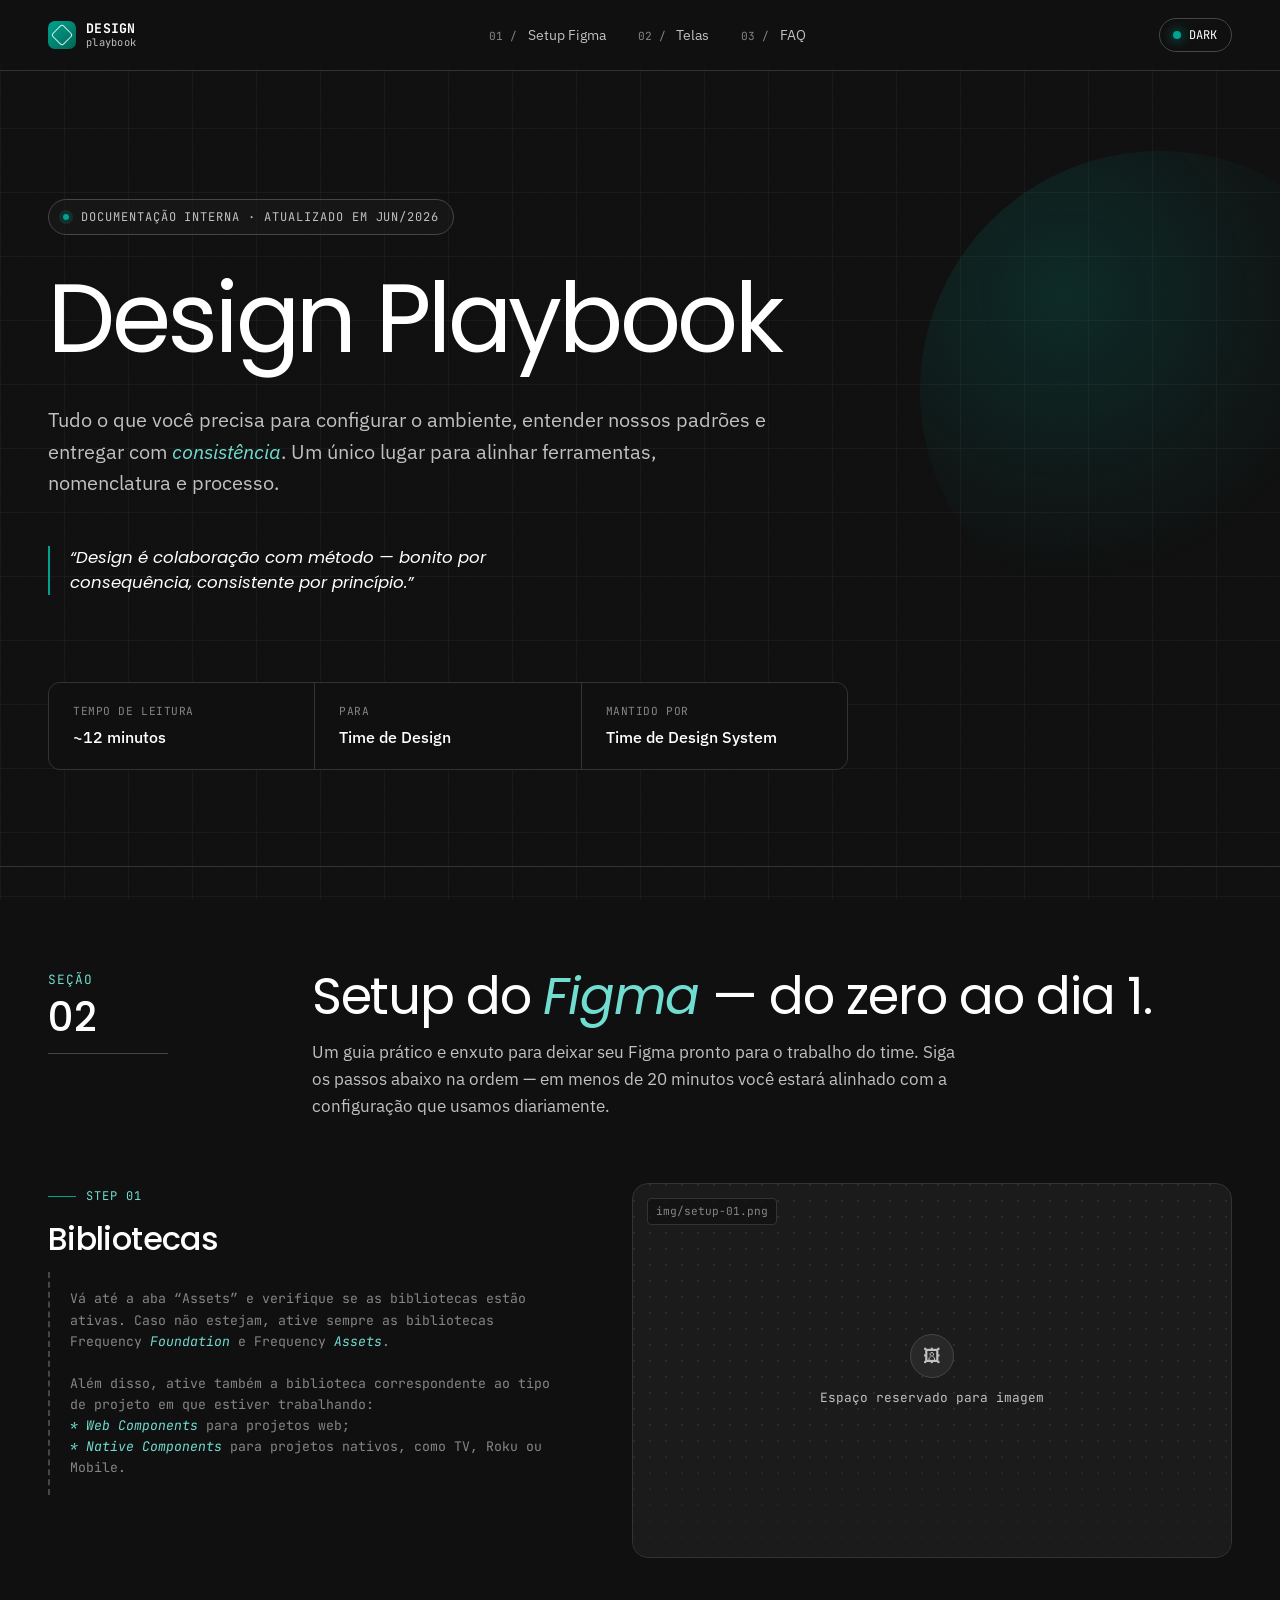
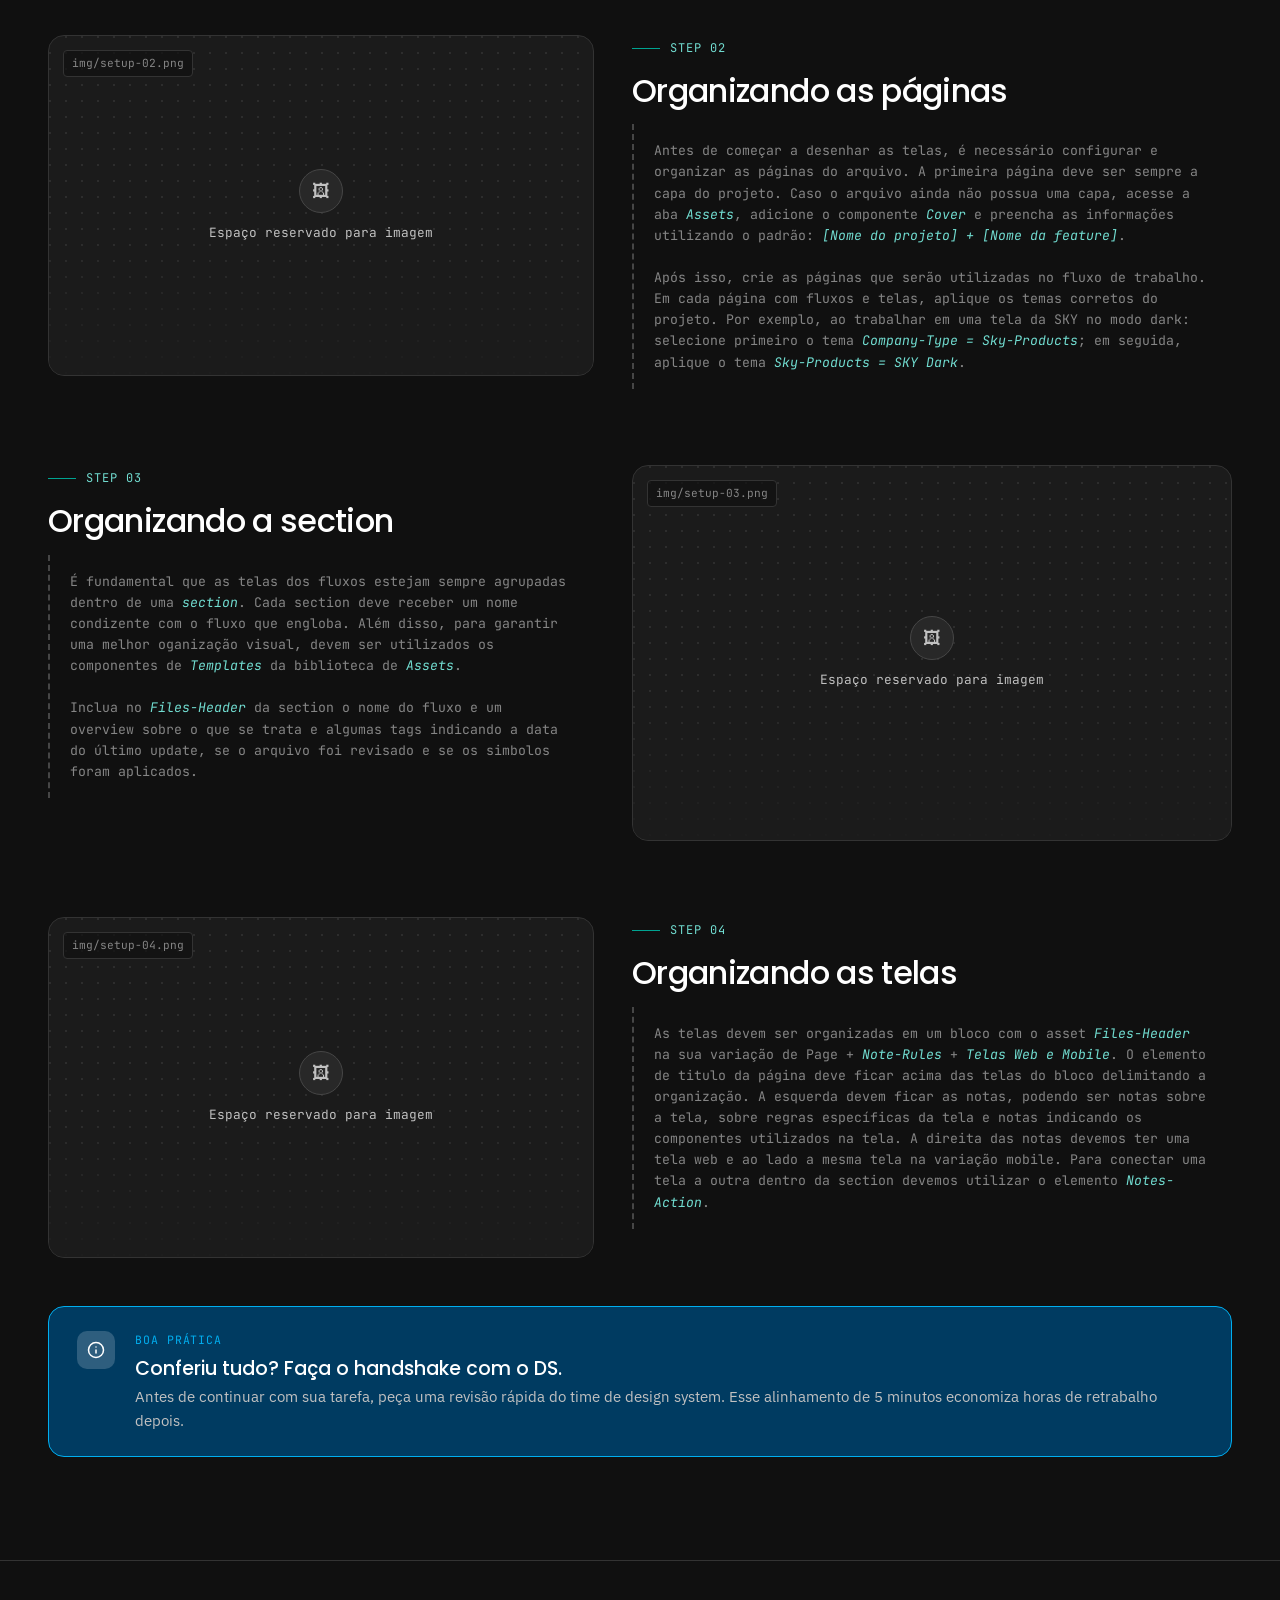
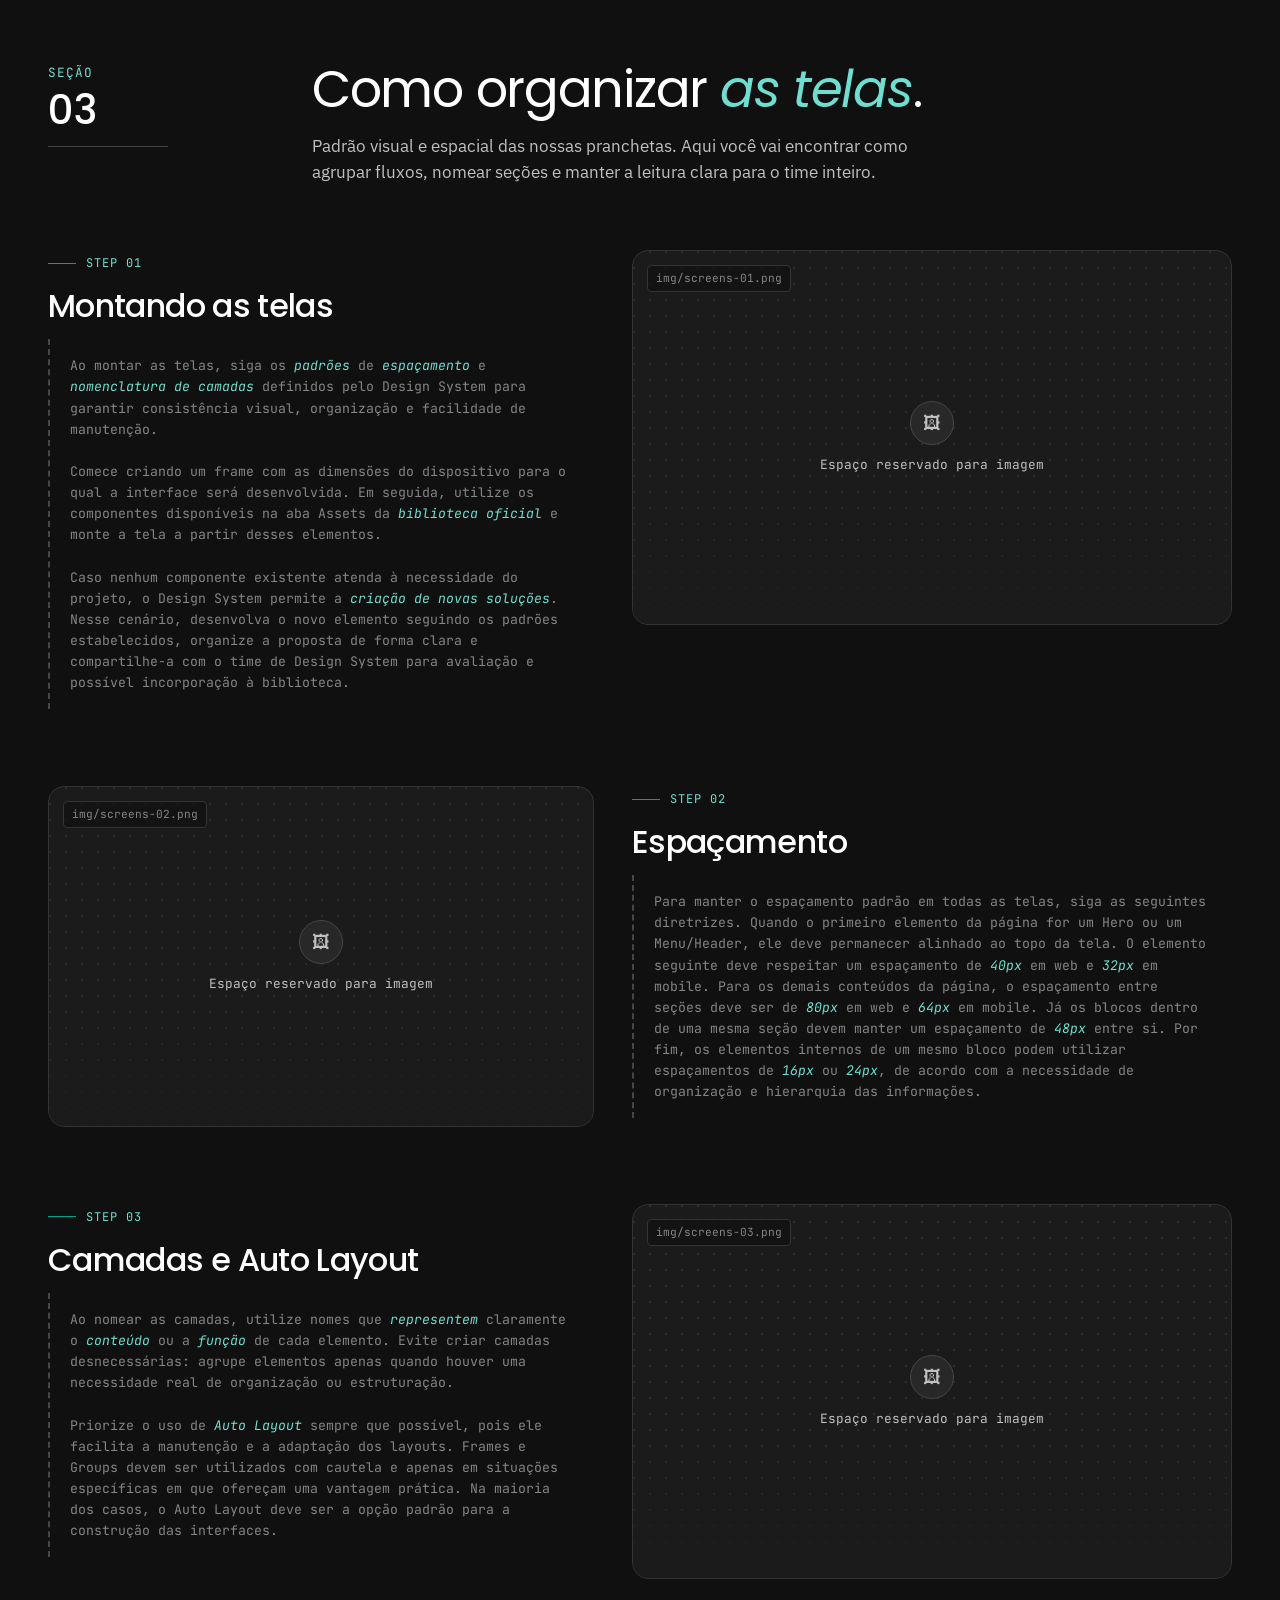
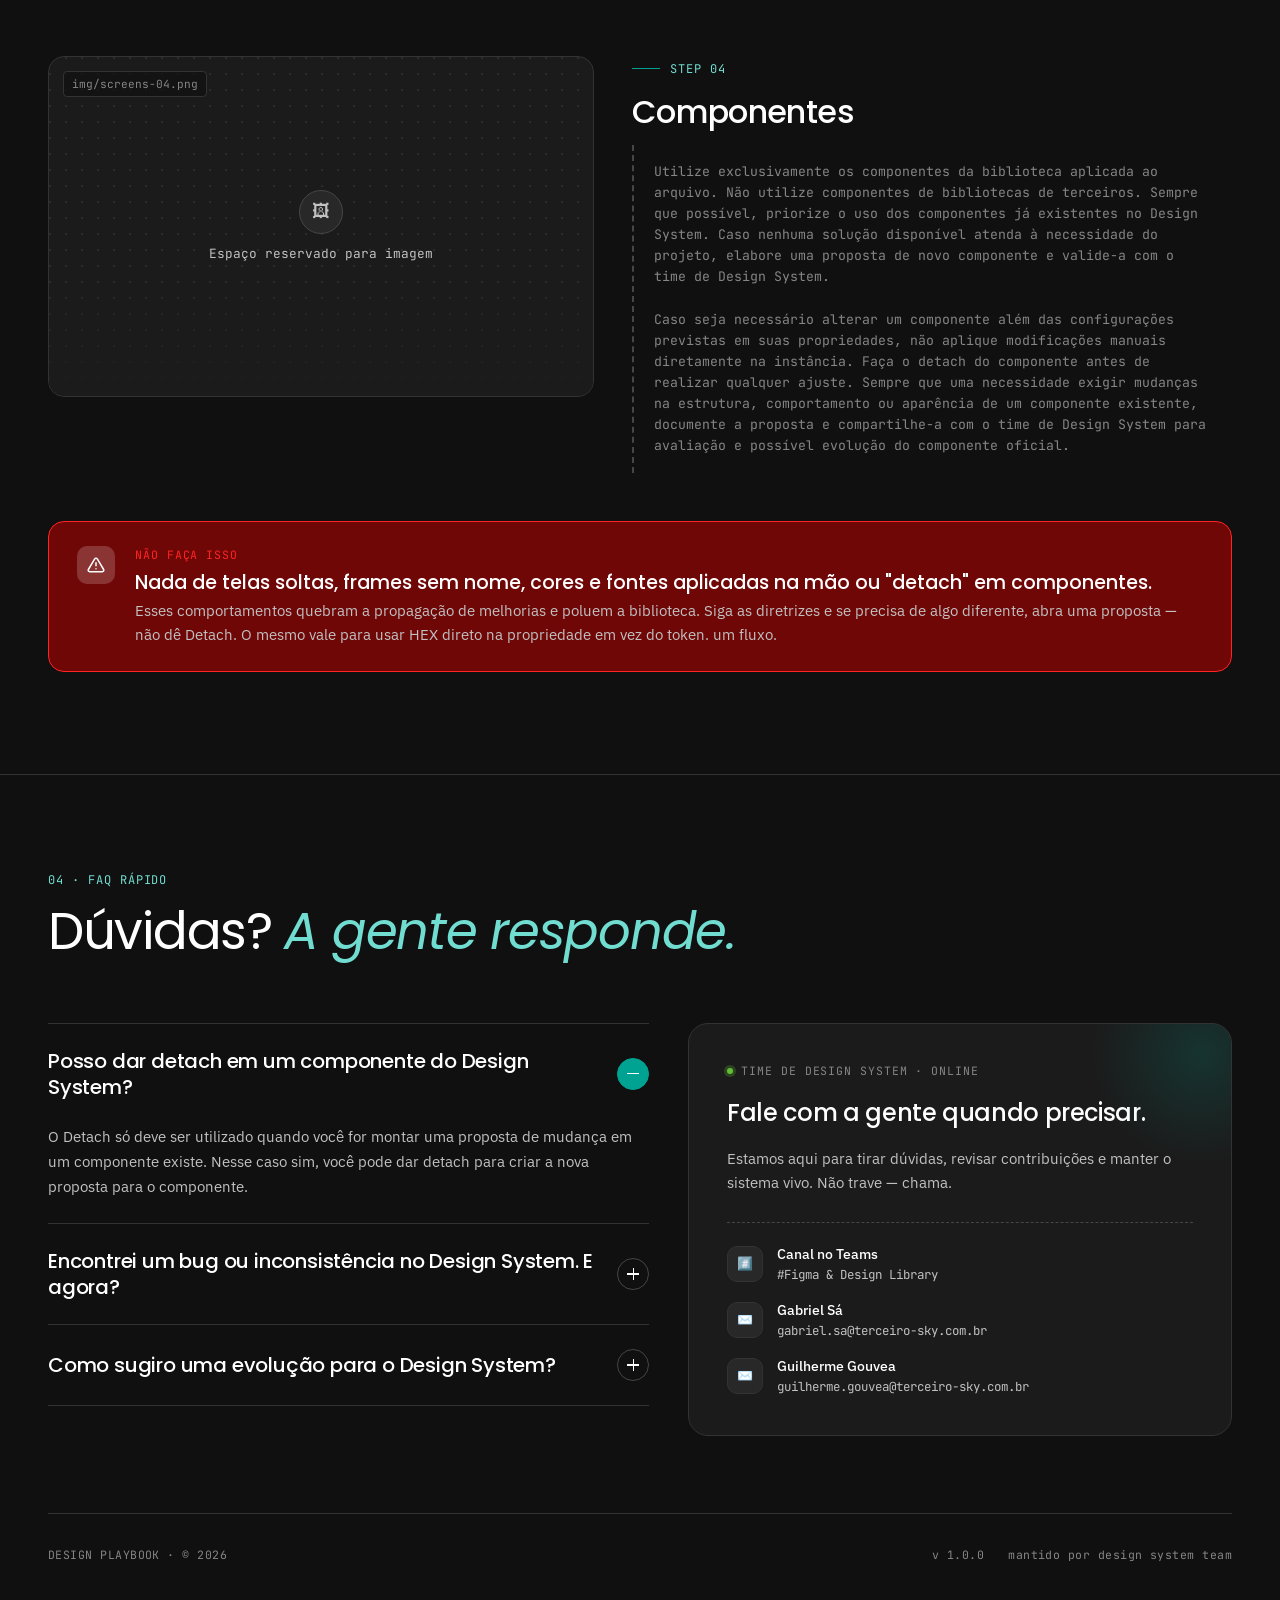
==== index.html @ dda0bb0f "finishing text content" ====
<!DOCTYPE html>
<html lang="pt-BR" data-theme="dark">
<head>
<meta charset="UTF-8" />
<meta name="viewport" content="width=device-width, initial-scale=1.0" />
<title>Design Playbook</title>
<link rel="preconnect" href="https://fonts.googleapis.com">
<link rel="preconnect" href="https://fonts.gstatic.com" crossorigin>
<link href="https://fonts.googleapis.com/css2?family=Poppins:ital,wght@0,300;0,400;0,500;0,600;0,700;1,400;1,500&family=IBM+Plex+Sans:ital,wght@0,300;0,400;0,500;0,600;0,700;1,400&family=JetBrains+Mono:wght@400..700&display=swap" rel="stylesheet">
<style>
  /* ============================================
     DESIGN TOKENS
     ============================================ */
  :root,
  [data-theme="dark"] {
    /* Neutral */
    --text-primary: #FFFFFF;
    --text-secondary: #C1C1C1;
    --text-disable: #858585;
    --text-active: #101010;
    --bg-primary: #101010;
    --bg-secondary: #1B1B1B;
    --bg-tertiary: #282828;
    --bg-disable: #464646;
    --bg-active: #FFFFFF;
    --hover-bg-primary: #1B1B1B;
    --hover-bg-secondary: #282828;
    --hover-bg-tertiary: #464646;
    --border-primary: #464646;
    --border-secondary: #333333;

    /* Main — Brand */
    --main-text: #71DCD0;
    --main-bg-primary: #006654;
    --main-bg-secondary: #003327;
    --main-hover: #005C46;
    --main-border: #006654;
    --main-brand: #00A391;

    /* Complementary */
    --complementary-text: #E3E9F6;
    --complementary-bg-primary: #304664;
    --complementary-bg-secondary: #17283A;
    --complementary-brand: #5D7A9C;

    /* Status */
    --success-text: #63BE36;
    --success-bg-primary: #448325;
    --success-bg-secondary: #204210;
    --warning-text: #FFC60B;
    --warning-bg-primary: #FFC60B;
    --warning-bg-secondary: #473802;
    --error-text: #FF2424;
    --error-bg-primary: #E81C24;
    --error-bg-secondary: #700707;
    --informative-text: #00AEEF;
    --informative-bg-primary: #00AEEF;
    --informative-bg-secondary: #003B61;

    /* Avatar / Accents */
    --avatar-1: #253C75;
    --avatar-2: #448325;
    --avatar-3: #63BE36;
    --avatar-4: #F89C1B;
    --avatar-5: #E81C24;

    /* Analogous */
    --analogous-bg: #3F1F63;

    /* Theme-specific decorative */
    --grid-line: rgba(255, 255, 255, 0.04);
    --grid-line-strong: rgba(255, 255, 255, 0.08);
    --glow: rgba(0, 163, 145, 0.18);
    --noise-opacity: 0.025;
  }

  [data-theme="light"] {
    /* Neutral */
    --text-primary: #101010;
    --text-secondary: #646464;
    --text-disable: #A3A3A3;
    --text-active: #FFFFFF;
    --bg-primary: #FFFFFF;
    --bg-secondary: #F5F5F5;
    --bg-tertiary: #EBEBEB;
    --bg-disable: #DCDCDC;
    --bg-active: #101010;
    --hover-bg-primary: #F5F5F5;
    --hover-bg-secondary: #EBEBEB;
    --hover-bg-tertiary: #DCDCDC;
    --border-primary: #C1C1C1;
    --border-secondary: #DCDCDC;

    /* Main — Brand */
    --main-text: #006654;
    --main-bg-primary: #006654;
    --main-bg-secondary: #ADE9E2;
    --main-hover: #005C46;
    --main-border: #006654;
    --main-brand: #00A391;

    /* Complementary */
    --complementary-text: #1D3249;
    --complementary-bg-primary: #304664;
    --complementary-bg-secondary: #F1F2FA;
    --complementary-brand: #5D7A9C;

    /* Status */
    --success-text: #448325;
    --success-bg-primary: #448325;
    --success-bg-secondary: #D7F1C7;
    --warning-text: #B88800;
    --warning-bg-primary: #FFC60B;
    --warning-bg-secondary: #FEEDB4;
    --error-text: #BE0F0F;
    --error-bg-primary: #E81C24;
    --error-bg-secondary: #FFD1D1;
    --informative-text: #077CC0;
    --informative-bg-primary: #00AEEF;
    --informative-bg-secondary: #B2EAFF;

    /* Avatar / Accents */
    --avatar-1: #253C75;
    --avatar-2: #448325;
    --avatar-3: #63BE36;
    --avatar-4: #F89C1B;
    --avatar-5: #E81C24;

    /* Analogous */
    --analogous-bg: #3F1F63;

    /* Theme-specific decorative */
    --grid-line: rgba(16, 16, 16, 0.05);
    --grid-line-strong: rgba(16, 16, 16, 0.10);
    --glow: rgba(0, 102, 84, 0.10);
    --noise-opacity: 0.04;
  }

  /* ============================================
     RESET & BASE
     ============================================ */
  *, *::before, *::after {
    box-sizing: border-box;
    margin: 0;
    padding: 0;
  }

  html {
    scroll-behavior: smooth;
    -webkit-font-smoothing: antialiased;
    -moz-osx-font-smoothing: grayscale;
  }

  body {
    font-family: 'IBM Plex Sans', system-ui, sans-serif;
    font-weight: 400;
    background: var(--bg-primary);
    color: var(--text-primary);
    line-height: 1.5;
    overflow-x: hidden;
    transition: background-color 0.4s ease, color 0.4s ease;
  }

  /* Subtle background grid */
  body::before {
    content: '';
    position: fixed;
    inset: 0;
    background-image:
      linear-gradient(to right, var(--grid-line) 1px, transparent 1px),
      linear-gradient(to bottom, var(--grid-line) 1px, transparent 1px);
    background-size: 64px 64px;
    pointer-events: none;
    z-index: 0;
  }

  /* Grain texture */
  body::after {
    content: '';
    position: fixed;
    inset: 0;
    background-image: url("data:image/svg+xml;utf8,<svg xmlns='http://www.w3.org/2000/svg' width='200' height='200'><filter id='n'><feTurbulence type='fractalNoise' baseFrequency='0.85' numOctaves='3'/></filter><rect width='100%25' height='100%25' filter='url(%23n)' opacity='1'/></svg>");
    opacity: var(--noise-opacity);
    pointer-events: none;
    z-index: 1;
    mix-blend-mode: overlay;
  }

  ::selection {
    background: var(--main-brand);
    color: #FFFFFF;
  }

  a { color: inherit; text-decoration: none; }
  button { font-family: inherit; cursor: pointer; border: none; background: none; color: inherit; }
  img { max-width: 100%; display: block; }

  /* ============================================
     LAYOUT
     ============================================ */
  .container {
    max-width: 1280px;
    margin-inline: auto;
    padding-inline: clamp(1.25rem, 4vw, 3rem);
    position: relative;
    z-index: 2;
  }

  .container--narrow {
    max-width: 980px;
  }

  /* ============================================
     TOP NAV
     ============================================ */
  .nav {
    position: sticky;
    top: 0;
    z-index: 100;
    backdrop-filter: blur(16px);
    -webkit-backdrop-filter: blur(16px);
    background: color-mix(in srgb, var(--bg-primary) 75%, transparent);
    border-bottom: 1px solid var(--border-secondary);
    transition: background-color 0.4s ease, border-color 0.4s ease;
  }

  .nav__inner {
    display: flex;
    align-items: center;
    justify-content: space-between;
    padding-block: 1.125rem;
  }

  .nav__brand {
    display: flex;
    align-items: center;
    gap: 0.625rem;
    font-family: 'JetBrains Mono', monospace;
    font-size: 0.825rem;
    letter-spacing: 0.02em;
    font-weight: 600;
  }

  .nav__brand-mark {
    width: 28px;
    height: 28px;
    border-radius: 7px;
    background:
      linear-gradient(135deg, var(--main-brand), var(--main-bg-primary));
    position: relative;
    display: grid;
    place-items: center;
  }

  .nav__brand-mark::after {
    content: '';
    position: absolute;
    inset: 6px;
    border: 1.5px solid rgba(255,255,255,0.85);
    border-radius: 3px;
    transform: rotate(45deg);
  }

  .nav__brand-meta {
    display: flex;
    flex-direction: column;
    line-height: 1.1;
  }
  .nav__brand-meta small {
    font-size: 0.65rem;
    color: var(--text-secondary);
    font-weight: 400;
  }

  .nav__links {
    display: none;
    gap: 2rem;
    font-size: 0.875rem;
  }

  .nav__links a {
    color: var(--text-secondary);
    transition: color 0.2s ease;
    position: relative;
  }
  .nav__links a:hover { color: var(--text-primary); }
  .nav__links a::before {
    content: counter(navi, decimal-leading-zero) ' / ';
    font-family: 'JetBrains Mono', monospace;
    font-size: 0.7rem;
    color: var(--text-disable);
    margin-right: 0.35em;
  }
  .nav__links { counter-reset: navi 0; }
  .nav__links a { counter-increment: navi; }

  @media (min-width: 900px) {
    .nav__links { display: flex; }
  }

  .nav__actions {
    display: flex;
    align-items: center;
    gap: 0.75rem;
  }

  .theme-toggle {
    display: inline-flex;
    align-items: center;
    gap: 0.5rem;
    padding: 0.5rem 0.85rem;
    border: 1px solid var(--border-primary);
    border-radius: 999px;
    font-family: 'JetBrains Mono', monospace;
    font-size: 0.75rem;
    transition: all 0.2s ease;
    background: transparent;
  }
  .theme-toggle:hover {
    background: var(--hover-bg-secondary);
    border-color: var(--main-brand);
  }
  .theme-toggle__dot {
    width: 8px; height: 8px; border-radius: 50%;
    background: var(--main-brand);
    box-shadow: 0 0 12px var(--main-brand);
  }

  /* ============================================
     HERO
     ============================================ */
  .hero {
    position: relative;
    padding-top: clamp(4rem, 10vw, 8rem);
    padding-bottom: clamp(4rem, 8vw, 6rem);
    overflow: hidden;
  }

  .hero__inner {
    display: grid;
    gap: clamp(1.5rem, 3vw, 2.5rem);
  }

  .hero__eyebrow {
    display: inline-flex;
    align-items: center;
    gap: 0.75rem;
    font-family: 'JetBrains Mono', monospace;
    font-size: 0.75rem;
    letter-spacing: 0.08em;
    text-transform: uppercase;
    color: var(--text-secondary);
    padding: 0.5rem 0.875rem;
    border: 1px solid var(--border-primary);
    border-radius: 999px;
    width: max-content;
    background: color-mix(in srgb, var(--bg-secondary) 60%, transparent);
  }

  .hero__eyebrow::before {
    content: '';
    width: 6px; height: 6px;
    background: var(--main-brand);
    border-radius: 50%;
    box-shadow: 0 0 0 4px color-mix(in srgb, var(--main-brand) 18%, transparent);
    animation: pulse 2.4s ease-in-out infinite;
  }

  @keyframes pulse {
    0%, 100% { opacity: 1; transform: scale(1); }
    50% { opacity: 0.55; transform: scale(0.85); }
  }

  .hero__title {
    font-family: 'Poppins', sans-serif;
    font-weight: 400;
    font-size: clamp(2.75rem, 7.5vw, 6.5rem);
    line-height: 0.96;
    letter-spacing: -0.035em;
    max-width: 18ch;
  }

  .hero__title em {
    font-style: italic;
    font-weight: 400;
    color: var(--main-text);
  }

  .hero__subtitle {
    font-size: clamp(1.05rem, 1.6vw, 1.35rem);
    line-height: 1.55;
    color: var(--text-secondary);
    max-width: 60ch;
    font-weight: 400;
  }

  .hero__quote {
    margin-top: 0.5rem;
    padding-left: 1.25rem;
    border-left: 2px solid var(--main-brand);
    font-family: 'Poppins', sans-serif;
    font-style: italic;
    font-size: clamp(0.95rem, 1.3vw, 1.1rem);
    font-weight: 400;
    color: var(--text-primary);
    max-width: 50ch;
  }

  .hero__meta {
    display: grid;
    grid-template-columns: repeat(auto-fit, minmax(180px, 1fr));
    gap: 1px;
    background: var(--border-secondary);
    border: 1px solid var(--border-secondary);
    border-radius: 12px;
    overflow: hidden;
    margin-top: clamp(1.5rem, 4vw, 3rem);
    max-width: 800px;
  }

  .hero__meta-item {
    background: var(--bg-primary);
    padding: 1.25rem 1.5rem;
    display: flex;
    flex-direction: column;
    gap: 0.35rem;
  }

  .hero__meta-label {
    font-family: 'JetBrains Mono', monospace;
    font-size: 0.7rem;
    letter-spacing: 0.05em;
    text-transform: uppercase;
    color: var(--text-disable);
  }

  .hero__meta-value {
    font-family: 'IBM Plex Sans', sans-serif;
    font-size: 1rem;
    font-weight: 500;
    color: var(--text-primary);
  }

  /* decorative hero shape */
  .hero__deco {
    position: absolute;
    right: -120px;
    top: 80px;
    width: 480px;
    height: 480px;
    border-radius: 50%;
    background: radial-gradient(circle at 30% 30%, var(--glow), transparent 60%);
    pointer-events: none;
    z-index: 0;
  }

  /* ============================================
     SECTION SHELL
     ============================================ */
  .section {
    padding-block: clamp(4rem, 8vw, 7rem);
    position: relative;
    border-top: 1px solid var(--border-secondary);
  }

  .section__head {
    display: grid;
    grid-template-columns: 1fr;
    gap: 1.25rem;
    margin-bottom: clamp(2rem, 5vw, 4rem);
  }

  @media (min-width: 760px) {
    .section__head {
      grid-template-columns: minmax(160px, 200px) 1fr;
      gap: clamp(2rem, 5vw, 4rem);
    }
  }

  .section__number {
    font-family: 'JetBrains Mono', monospace;
    font-size: 0.8rem;
    letter-spacing: 0.08em;
    color: var(--main-text);
    display: flex;
    flex-direction: column;
    gap: 0.5rem;
  }
  .section__number-marker {
    font-size: 2.5rem;
    color: var(--text-primary);
    font-weight: 500;
    line-height: 1;
    font-family: 'Poppins', sans-serif;
  }
  .section__number-line {
    height: 1px;
    background: var(--border-primary);
    width: 60%;
    margin-top: 0.5rem;
  }

  .section__title {
    font-family: 'Poppins', sans-serif;
    font-weight: 400;
    font-size: clamp(1.85rem, 4vw, 3.25rem);
    line-height: 1.05;
    letter-spacing: -0.025em;
  }

  .section__title em {
    font-style: italic;
    color: var(--main-text);
  }

  .section__intro {
    font-size: clamp(1rem, 1.3vw, 1.125rem);
    line-height: 1.6;
    color: var(--text-secondary);
    max-width: 65ch;
    margin-top: 1rem;
  }

  /* ============================================
     STEPS LIST (Section 2 & 4)
     ============================================ */
  .steps {
    display: flex;
    flex-direction: column;
    gap: clamp(3rem, 6vw, 5rem);
    counter-reset: stepc;
  }

  .step {
    display: grid;
    grid-template-columns: 1fr;
    gap: clamp(1.5rem, 3vw, 2.5rem);
    align-items: start;
    counter-increment: stepc;
  }

  @media (min-width: 880px) {
    .step {
      grid-template-columns: minmax(0, 1fr) minmax(0, 1.1fr);
    }
    .step--reverse .step__text { order: 2; }
    .step--reverse .step__media { order: 1; }
  }

  .step__text {
    display: flex;
    flex-direction: column;
    gap: 1rem;
    padding-top: 0.25rem;
  }

  .step__index {
    font-family: 'JetBrains Mono', monospace;
    font-size: 0.75rem;
    letter-spacing: 0.08em;
    color: var(--main-text);
    display: flex;
    align-items: center;
    gap: 0.625rem;
  }
  .step__index::before {
    content: '';
    width: 28px;
    height: 1px;
    background: var(--main-brand);
  }
  .step__index::after {
    content: 'STEP ' counter(stepc, decimal-leading-zero);
  }

  .step__title {
    font-family: 'Poppins', sans-serif;
    font-weight: 500;
    font-size: clamp(1.5rem, 2.5vw, 2rem);
    line-height: 1.1;
    letter-spacing: -0.02em;
  }

  .step__body {
    color: var(--text-secondary);
    font-size: 1rem;
    line-height: 1.65;
  }

  .step__placeholder-text {
    padding: 1rem 1.25rem;
    border-left: 2px dashed var(--border-primary);
    color: var(--text-disable);
    font-family: 'JetBrains Mono', monospace;
    font-size: 0.825rem;
    line-height: 1.6;
  }

  .step__media {
    position: relative;
    aspect-ratio: 16 / 10;
    background: var(--bg-secondary);
    border: 1px solid var(--border-secondary);
    border-radius: 16px;
    overflow: hidden;
    display: grid;
    place-items: center;
    color: var(--text-disable);
    font-family: 'JetBrains Mono', monospace;
    font-size: 0.8rem;
    transition: border-color 0.3s ease;
    background-image:
      radial-gradient(circle at 1px 1px, var(--grid-line-strong) 1px, transparent 0);
    background-size: 16px 16px;
  }

  .step__media::before {
    content: '';
    position: absolute;
    inset: 0;
    background: linear-gradient(180deg, transparent 60%, color-mix(in srgb, var(--bg-secondary) 90%, transparent));
    pointer-events: none;
  }

  .step__media-label {
    position: relative;
    z-index: 1;
    display: flex;
    flex-direction: column;
    align-items: center;
    gap: 0.625rem;
    color: var(--text-secondary);
  }

  .step__media-label-icon {
    width: 44px;
    height: 44px;
    border-radius: 50%;
    background: var(--bg-tertiary);
    border: 1px solid var(--border-primary);
    display: grid;
    place-items: center;
    font-size: 1.1rem;
  }

  .step__media-corner {
    position: absolute;
    top: 0.875rem;
    left: 0.875rem;
    font-family: 'JetBrains Mono', monospace;
    font-size: 0.7rem;
    color: var(--text-disable);
    z-index: 1;
    background: color-mix(in srgb, var(--bg-primary) 70%, transparent);
    padding: 0.25rem 0.5rem;
    border-radius: 4px;
    border: 1px solid var(--border-secondary);
  }

  /* ============================================
     SECTION 03 — Guidelines (cards)
     ============================================ */
  .guidelines {
    display: grid;
    gap: 1.25rem;
    grid-template-columns: 1fr;
  }
  @media (min-width: 760px) {
    .guidelines { grid-template-columns: repeat(3, 1fr); }
  }

  .gl-card {
    border: 1px solid var(--border-secondary);
    background: var(--bg-secondary);
    border-radius: 18px;
    padding: clamp(1.5rem, 2.5vw, 2rem);
    display: flex;
    flex-direction: column;
    gap: 1rem;
    position: relative;
    transition: border-color 0.3s ease, transform 0.3s ease;
  }
  .gl-card:hover {
    border-color: var(--main-brand);
    transform: translateY(-2px);
  }

  .gl-card__number {
    font-family: 'JetBrains Mono', monospace;
    font-size: 0.7rem;
    letter-spacing: 0.08em;
    color: var(--text-disable);
  }

  .gl-card__title {
    font-family: 'Poppins', sans-serif;
    font-size: 1.4rem;
    font-weight: 500;
    line-height: 1.15;
    letter-spacing: -0.015em;
  }

  .gl-card__body {
    color: var(--text-secondary);
    font-size: 0.95rem;
    line-height: 1.6;
  }

  .gl-card__list {
    list-style: none;
    display: flex;
    flex-direction: column;
    gap: 0.6rem;
    font-size: 0.92rem;
    color: var(--text-secondary);
    margin-top: 0.5rem;
  }
  .gl-card__list li {
    display: flex;
    gap: 0.625rem;
    align-items: flex-start;
    line-height: 1.5;
  }
  .gl-card__list li::before {
    content: '→';
    color: var(--main-brand);
    font-family: 'JetBrains Mono', monospace;
    flex-shrink: 0;
    margin-top: 0.05em;
  }

  .gl-card__list li strong {
    color: var(--text-primary);
    font-weight: 600;
  }

  /* code chips */
  .code-chip {
    font-family: 'JetBrains Mono', monospace;
    font-size: 0.82em;
    background: var(--bg-tertiary);
    padding: 0.1em 0.45em;
    border-radius: 4px;
    border: 1px solid var(--border-secondary);
    color: var(--main-text);
    white-space: nowrap;
  }

  /* Naming table */
  .naming {
    margin-top: clamp(2rem, 4vw, 3rem);
    border: 1px solid var(--border-secondary);
    border-radius: 18px;
    overflow: hidden;
    background: var(--bg-secondary);
  }

  .naming__head {
    display: grid;
    grid-template-columns: 1fr 1fr;
    padding: 1rem 1.5rem;
    border-bottom: 1px solid var(--border-secondary);
    font-family: 'JetBrains Mono', monospace;
    font-size: 0.72rem;
    letter-spacing: 0.08em;
    text-transform: uppercase;
    color: var(--text-disable);
  }
  .naming__row {
    display: grid;
    grid-template-columns: 1fr 1fr;
    border-top: 1px solid var(--border-secondary);
  }
  .naming__row:first-child { border-top: none; }

  .naming__cell {
    padding: 1.25rem 1.5rem;
    display: flex;
    align-items: center;
    gap: 0.625rem;
    font-family: 'JetBrains Mono', monospace;
    font-size: 0.875rem;
    border-right: 1px solid var(--border-secondary);
  }
  .naming__cell:last-child { border-right: none; }

  .naming__cell--good { color: var(--success-text); }
  .naming__cell--bad { color: var(--error-text); text-decoration: line-through; text-decoration-color: color-mix(in srgb, var(--error-text) 50%, transparent); }

  .naming__cell-tag {
    display: inline-flex;
    align-items: center;
    gap: 0.35rem;
    font-family: 'IBM Plex Sans', sans-serif;
    font-size: 0.7rem;
    letter-spacing: 0.04em;
    text-transform: uppercase;
    padding: 0.2rem 0.5rem;
    border-radius: 999px;
    border: 1px solid;
  }
  .naming__cell-tag--good {
    color: var(--success-text);
    border-color: var(--success-text);
    background: var(--success-bg-secondary);
  }
  .naming__cell-tag--bad {
    color: var(--error-text);
    border-color: var(--error-text);
    background: var(--error-bg-secondary);
  }

  /* File pages organization */
  .file-pages {
    margin-top: clamp(2rem, 4vw, 3rem);
    display: grid;
    grid-template-columns: 1fr;
    gap: 1rem;
  }
  @media (min-width: 700px) {
    .file-pages { grid-template-columns: 280px 1fr; }
  }

  .file-pages__intro {
    color: var(--text-secondary);
    font-size: 0.95rem;
    line-height: 1.6;
  }
  .file-pages__intro h4 {
    font-family: 'Poppins', sans-serif;
    font-weight: 500;
    font-size: 1.3rem;
    color: var(--text-primary);
    margin-bottom: 0.75rem;
  }

  .file-pages__list {
    list-style: none;
    display: flex;
    flex-direction: column;
    border: 1px solid var(--border-secondary);
    border-radius: 14px;
    overflow: hidden;
    background: var(--bg-secondary);
    font-family: 'JetBrains Mono', monospace;
    font-size: 0.9rem;
  }

  .file-pages__list li {
    display: flex;
    align-items: center;
    gap: 0.875rem;
    padding: 0.95rem 1.25rem;
    border-bottom: 1px solid var(--border-secondary);
    transition: background-color 0.2s ease;
  }
  .file-pages__list li:last-child { border-bottom: none; }
  .file-pages__list li:hover { background: var(--bg-tertiary); }

  .file-pages__emoji {
    font-size: 1.05rem;
    width: 24px;
    text-align: center;
  }

  .file-pages__name {
    color: var(--text-primary);
    flex: 1;
  }

  .file-pages__purpose {
    color: var(--text-disable);
    font-size: 0.78rem;
    text-align: right;
  }

  /* ============================================
     CALLOUTS
     ============================================ */
  .callout {
    margin-top: clamp(2rem, 4vw, 3rem);
    border-radius: 16px;
    padding: 1.5rem 1.75rem;
    display: grid;
    grid-template-columns: auto 1fr;
    gap: 1.25rem;
    align-items: start;
    border: 1px solid;
  }

  .callout--error {
    background: var(--error-bg-secondary);
    border-color: var(--error-text);
    color: var(--text-primary);
  }
  [data-theme="light"] .callout--error {
    color: var(--error-text);
  }

  .callout--warning {
    background: var(--warning-bg-secondary);
    border-color: var(--warning-text);
    color: var(--text-primary);
  }
  [data-theme="light"] .callout--warning {
    color: var(--warning-text);
  }

  .callout--info {
    background: var(--informative-bg-secondary);
    border-color: var(--informative-text);
    color: var(--text-primary);
  }
  [data-theme="light"] .callout--info {
    color: var(--informative-text);
  }

  .callout__icon {
    width: 38px;
    height: 38px;
    border-radius: 10px;
    display: grid;
    place-items: center;
    background: color-mix(in srgb, currentColor 18%, transparent);
    flex-shrink: 0;
    color: inherit;
  }

  .callout__icon svg {
    width: 18px; height: 18px;
    stroke: currentColor;
  }

  .callout__content {
    color: var(--text-primary);
  }

  [data-theme="light"] .callout--error .callout__content,
  [data-theme="light"] .callout--warning .callout__content,
  [data-theme="light"] .callout--info .callout__content {
    color: var(--text-primary);
  }

  .callout__label {
    font-family: 'JetBrains Mono', monospace;
    font-size: 0.72rem;
    letter-spacing: 0.08em;
    text-transform: uppercase;
    margin-bottom: 0.5rem;
    color: inherit;
  }

  .callout--error .callout__label { color: var(--error-text); }
  .callout--warning .callout__label { color: var(--warning-text); }
  .callout--info .callout__label { color: var(--informative-text); }

  .callout__title {
    font-family: 'Poppins', sans-serif;
    font-size: 1.2rem;
    font-weight: 500;
    line-height: 1.2;
    margin-bottom: 0.35rem;
  }

  .callout__text {
    font-size: 0.95rem;
    line-height: 1.55;
    color: var(--text-secondary);
  }

  [data-theme="light"] .callout--error .callout__text,
  [data-theme="light"] .callout--warning .callout__text,
  [data-theme="light"] .callout--info .callout__text {
    color: color-mix(in srgb, var(--text-primary) 75%, transparent);
  }

  /* ============================================
     FOOTER / FAQ
     ============================================ */
  .footer {
    border-top: 1px solid var(--border-secondary);
    padding-block: clamp(4rem, 8vw, 6rem);
    position: relative;
  }

  .footer__head {
    display: grid;
    gap: 1rem;
    margin-bottom: clamp(2.5rem, 5vw, 4rem);
  }

  .footer__eyebrow {
    font-family: 'JetBrains Mono', monospace;
    font-size: 0.75rem;
    color: var(--main-text);
    letter-spacing: 0.08em;
    text-transform: uppercase;
  }

  .footer__title {
    font-family: 'Poppins', sans-serif;
    font-weight: 400;
    font-size: clamp(2rem, 4vw, 3.25rem);
    line-height: 1.05;
    letter-spacing: -0.025em;
    max-width: 22ch;
  }

  .footer__title em { font-style: italic; color: var(--main-text); }

  .footer__grid {
    display: grid;
    gap: clamp(1.5rem, 3vw, 2.5rem);
    grid-template-columns: 1fr;
  }
  @media (min-width: 880px) {
    .footer__grid { grid-template-columns: 1.05fr 0.95fr; }
  }

  .faq {
    display: flex;
    flex-direction: column;
    gap: 0;
    border-top: 1px solid var(--border-secondary);
  }

  .faq__item {
    border-bottom: 1px solid var(--border-secondary);
  }

  .faq__btn {
    width: 100%;
    text-align: left;
    padding: 1.5rem 0;
    display: flex;
    align-items: center;
    justify-content: space-between;
    gap: 1.5rem;
    font-family: 'Poppins', sans-serif;
    font-size: clamp(1.05rem, 1.6vw, 1.25rem);
    font-weight: 500;
    line-height: 1.3;
    letter-spacing: -0.01em;
    color: var(--text-primary);
    transition: color 0.2s ease;
  }
  .faq__btn:hover { color: var(--main-text); }

  .faq__icon {
    width: 32px;
    height: 32px;
    border-radius: 50%;
    border: 1px solid var(--border-primary);
    display: grid;
    place-items: center;
    flex-shrink: 0;
    transition: all 0.3s ease;
    position: relative;
  }
  .faq__icon::before, .faq__icon::after {
    content: '';
    position: absolute;
    background: var(--text-primary);
    transition: transform 0.3s ease;
  }
  .faq__icon::before {
    width: 12px;
    height: 1.5px;
  }
  .faq__icon::after {
    width: 1.5px;
    height: 12px;
  }

  .faq__item[open] .faq__icon {
    background: var(--main-brand);
    border-color: var(--main-brand);
  }
  .faq__item[open] .faq__icon::before,
  .faq__item[open] .faq__icon::after { background: #FFFFFF; }
  .faq__item[open] .faq__icon::after { transform: scaleY(0); }

  .faq__answer {
    padding: 0 0 1.5rem 0;
    color: var(--text-secondary);
    font-size: 0.95rem;
    line-height: 1.65;
    max-width: 65ch;
  }

  /* Contact card */
  .contact-card {
    background: var(--bg-secondary);
    border: 1px solid var(--border-secondary);
    border-radius: 20px;
    padding: clamp(1.75rem, 3vw, 2.5rem);
    display: flex;
    flex-direction: column;
    gap: 1.25rem;
    position: relative;
    overflow: hidden;
  }

  .contact-card::before {
    content: '';
    position: absolute;
    top: -80px;
    right: -80px;
    width: 220px;
    height: 220px;
    border-radius: 50%;
    background: radial-gradient(circle, var(--glow), transparent 70%);
    pointer-events: none;
  }

  .contact-card__label {
    font-family: 'JetBrains Mono', monospace;
    font-size: 0.72rem;
    letter-spacing: 0.08em;
    text-transform: uppercase;
    color: var(--text-disable);
    display: flex;
    align-items: center;
    gap: 0.5rem;
  }
  .contact-card__label::before {
    content: '';
    width: 6px; height: 6px;
    background: var(--success-text);
    border-radius: 50%;
    box-shadow: 0 0 0 3px color-mix(in srgb, var(--success-text) 25%, transparent);
  }

  .contact-card__title {
    font-family: 'Poppins', sans-serif;
    font-weight: 500;
    font-size: 1.5rem;
    line-height: 1.15;
    letter-spacing: -0.015em;
  }

  .contact-card__desc {
    color: var(--text-secondary);
    font-size: 0.95rem;
    line-height: 1.55;
  }

  .contact-card__list {
    list-style: none;
    display: flex;
    flex-direction: column;
    gap: 0.875rem;
    margin-top: 0.5rem;
    padding-top: 1.25rem;
    border-top: 1px dashed var(--border-primary);
    position: relative;
  }

  .contact-card__list li {
    display: flex;
    align-items: center;
    gap: 0.875rem;
    font-size: 0.92rem;
  }

  .contact-card__list-icon {
    width: 36px; height: 36px;
    border-radius: 10px;
    background: var(--bg-tertiary);
    border: 1px solid var(--border-secondary);
    display: grid;
    place-items: center;
    font-family: 'JetBrains Mono', monospace;
    font-size: 0.8rem;
    color: var(--main-text);
    flex-shrink: 0;
  }

  .contact-card__list-text {
    display: flex;
    flex-direction: column;
    gap: 0.1rem;
  }
  .contact-card__list-text strong {
    font-family: 'IBM Plex Sans', sans-serif;
    font-weight: 500;
    color: var(--text-primary);
    font-size: 0.9rem;
  }
  .contact-card__list-text span {
    font-family: 'JetBrains Mono', monospace;
    font-size: 0.78rem;
    color: var(--text-secondary);
  }

  /* Bottom strip */
  .bottom-strip {
    margin-top: clamp(3rem, 6vw, 5rem);
    padding-top: 2rem;
    border-top: 1px solid var(--border-secondary);
    display: flex;
    flex-direction: column;
    gap: 1rem;
    justify-content: space-between;
    align-items: flex-start;
    font-family: 'JetBrains Mono', monospace;
    font-size: 0.72rem;
    color: var(--text-disable);
    letter-spacing: 0.04em;
  }

  @media (min-width: 700px) {
    .bottom-strip {
      flex-direction: row;
      align-items: center;
    }
  }

  .bottom-strip__version {
    display: flex;
    gap: 1.5rem;
    flex-wrap: wrap;
  }

  /* ============================================
     SCROLL REVEAL
     ============================================ */
  .reveal {
    opacity: 0;
    transform: translateY(24px);
    transition: opacity 0.8s ease, transform 0.8s ease;
  }
  .reveal.is-visible {
    opacity: 1;
    transform: none;
  }

  /* ============================================
     ANCHOR OFFSET
     ============================================ */
  .section, .footer { scroll-margin-top: 80px; }

</style>
</head>
<body>

  <!-- ============== NAV ============== -->
  <nav class="nav">
    <div class="container">
      <div class="nav__inner">
        <a href="#top" class="nav__brand">
          <span class="nav__brand-mark" aria-hidden="true"></span>
          <span class="nav__brand-meta">
            <strong>DESIGN</strong>
            <small>playbook</small>
          </span>
        </a>
        <div class="nav__links">
          <a href="#setup">Setup Figma</a>
          <a href="#organizacao">Telas</a>
          <a href="#faq">FAQ</a>
        </div>
        <div class="nav__actions">
          <button class="theme-toggle" id="themeToggle" aria-label="Alternar tema">
            <span class="theme-toggle__dot"></span>
            <span id="themeLabel">DARK</span>
          </button>
        </div>
      </div>
    </div>
  </nav>

  <!-- ============== HERO ============== -->
  <header class="hero" id="top">
    <div class="hero__deco" aria-hidden="true"></div>
    <div class="container">
      <div class="hero__inner">
        <span class="hero__eyebrow reveal">Documentação interna · Atualizado em jun/2026</span>

        <h1 class="hero__title reveal">
          Design Playbook
        </h1>

        <p class="hero__subtitle reveal">
          Tudo o que você precisa para configurar o ambiente, entender nossos padrões e
          entregar com <em style="font-style:italic;color:var(--main-text)">consistência</em>.
          Um único lugar para alinhar ferramentas, nomenclatura e processo.
        </p>

        <blockquote class="hero__quote reveal">
          “Design é colaboração com método — bonito por consequência,
          consistente por princípio.”
        </blockquote>

        <div class="hero__meta reveal">
          <div class="hero__meta-item">
            <span class="hero__meta-label">Tempo de leitura</span>
            <span class="hero__meta-value">~12 minutos</span>
          </div>
          <div class="hero__meta-item">
            <span class="hero__meta-label">Para</span>
            <span class="hero__meta-value">Time de Design</span>
          </div>
          <div class="hero__meta-item">
            <span class="hero__meta-label">Mantido por</span>
            <span class="hero__meta-value">Time de Design System</span>
          </div>
        <!--  <div class="hero__meta-item">
            <span class="hero__meta-label">Status</span>
            <span class="hero__meta-value" style="color:var(--success-text)">● Em produção</span>
          </div> -->
        </div>
      </div>
    </div>
  </header>

  <!-- ============== SECTION 02 — SETUP FIGMA ============== -->
  <section class="section" id="setup">
    <div class="container">
      <div class="section__head reveal">
        <div class="section__number">
          <span>SEÇÃO</span>
          <span class="section__number-marker">02</span>
          <span class="section__number-line"></span>
        </div>
        <div>
          <h2 class="section__title">Setup do <em>Figma</em> — do zero ao dia 1.</h2>
          <p class="section__intro">
            Um guia prático e enxuto para deixar seu Figma pronto para o trabalho do time.
            Siga os passos abaixo na ordem — em menos de 20 minutos você estará alinhado com a configuração
            que usamos diariamente.
          </p>
        </div>
      </div>

      <div class="steps">
        <!-- STEP 01 -->
        <article class="step reveal">
          <div class="step__text">
            <span class="step__index"></span>
            <h3 class="step__title">Bibliotecas</h3>
            <div class="step__placeholder-text">
              <p>
                Vá até a aba “Assets” e verifique se as bibliotecas estão ativas. Caso não estejam, ative sempre as bibliotecas Frequency <em style="font-style:italic;color:var(--main-text)">Foundation</em> e Frequency <em style="font-style:italic;color:var(--main-text)">Assets</em>.
              </p>
              <br/> 
              <p>
                Além disso, ative também a biblioteca correspondente ao tipo de projeto em que estiver trabalhando: <br/>
                <em style="font-style:italic;color:var(--main-text)">* Web Components</em> para projetos web; <br/>
                <em style="font-style:italic;color:var(--main-text)">* Native Components</em> para projetos nativos, como TV, Roku ou Mobile.
              </p>
            </div>
          </div>
          <div class="step__media">
            <span class="step__media-corner">img/setup-01.png</span>
            <div class="step__media-label">
              <div class="step__media-label-icon">🖼</div>
              Espaço reservado para imagem
            </div>
          </div>
        </article>

        <!-- STEP 02 -->
        <article class="step step--reverse reveal">
          <div class="step__text">
            <span class="step__index"></span>
            <h3 class="step__title">Organizando as páginas</h3>
            <div class="step__placeholder-text">
              <p>
                Antes de começar a desenhar as telas, é necessário configurar e organizar as páginas do arquivo. A primeira página deve ser sempre a capa do projeto. Caso o arquivo ainda não possua uma capa, acesse a aba <em style="font-style:italic;color:var(--main-text)">Assets</em>, adicione o componente <em style="font-style:italic;color:var(--main-text)">Cover</em> e preencha as informações utilizando o padrão: <em style="font-style:italic;color:var(--main-text)">[Nome do projeto] + [Nome da feature]</em>.
              </p>
              <br/>
              <p>
                Após isso, crie as páginas que serão utilizadas no fluxo de trabalho. Em cada página com fluxos e telas, aplique os temas corretos do projeto. 
                Por exemplo, ao trabalhar em uma tela da SKY no modo dark: selecione primeiro o tema <em style="font-style:italic;color:var(--main-text)">Company-Type = Sky-Products</em>; em seguida, aplique o tema <em style="font-style:italic;color:var(--main-text)">Sky-Products = SKY Dark</em>.
              </p>
            </div>
          </div>
          <div class="step__media">
            <span class="step__media-corner">img/setup-02.png</span>
            <div class="step__media-label">
              <div class="step__media-label-icon">🖼</div>
              Espaço reservado para imagem
            </div>
          </div>
        </article>

        <!-- STEP 03 -->
        <article class="step reveal">
          <div class="step__text">
            <span class="step__index"></span>
            <h3 class="step__title">Organizando a section</h3>
            <div class="step__placeholder-text">
              <p>É fundamental que as telas dos fluxos estejam sempre agrupadas dentro de uma <em style="font-style:italic;color:var(--main-text)">section</em>. Cada section deve receber um nome condizente com o fluxo que engloba. Além disso, para garantir uma melhor oganização visual, devem ser utilizados os componentes de <em style="font-style:italic;color:var(--main-text)">Templates</em> da biblioteca de <em style="font-style:italic;color:var(--main-text)">Assets</em>.
              </p>
              <br/>
              <p>
               Inclua no <em style="font-style:italic;color:var(--main-text)">Files-Header</em> da section o nome do fluxo e um overview sobre o que se trata e algumas tags indicando a data do último update, se o arquivo foi revisado e se os simbolos foram aplicados.
              </p> 
            </div>
          </div>
          <div class="step__media">
            <span class="step__media-corner">img/setup-03.png</span>
            <div class="step__media-label">
              <div class="step__media-label-icon">🖼</div>
              Espaço reservado para imagem
            </div>
          </div>
        </article>

        <!-- STEP 04 -->
        <article class="step step--reverse reveal">
          <div class="step__text">
            <span class="step__index"></span>
            <h3 class="step__title">Organizando as telas</h3>
            <div class="step__placeholder-text">
              <p>
                As telas devem ser organizadas em um bloco com o asset <em style="font-style:italic;color:var(--main-text)">Files-Header</em> na sua variação de Page + <em style="font-style:italic;color:var(--main-text)">Note-Rules</em> + <em style="font-style:italic;color:var(--main-text)">Telas Web e Mobile</em>. O elemento de titulo da página deve ficar acima das telas do bloco delimitando a organização. A esquerda devem ficar as notas, podendo ser notas sobre a tela, sobre regras específicas da tela e notas indicando os componentes utilizados na tela. A direita das notas devemos ter uma tela web e ao lado a mesma tela na variação mobile. Para conectar uma tela a outra dentro da section devemos utilizar o elemento <em style="font-style:italic;color:var(--main-text)">Notes-Action</em>.
              </p>
            </div>
          </div>
          <div class="step__media">
            <span class="step__media-corner">img/setup-04.png</span>
            <div class="step__media-label">
              <div class="step__media-label-icon">🖼</div>
              Espaço reservado para imagem
            </div>
          </div>
        </article>
      </div>

      <div class="callout callout--info reveal">
        <div class="callout__icon" aria-hidden="true">
          <svg viewBox="0 0 24 24" fill="none" stroke-width="2" stroke-linecap="round" stroke-linejoin="round"><circle cx="12" cy="12" r="10"/><path d="M12 16v-4M12 8h.01"/></svg>
        </div>
        <div class="callout__content">
          <div class="callout__label">Boa prática</div>
          <h4 class="callout__title">Conferiu tudo? Faça o handshake com o DS.</h4>
          <p class="callout__text">
            Antes de continuar com sua tarefa, peça uma revisão rápida do time de design system.
            Esse alinhamento de 5 minutos economiza horas de retrabalho depois.
          </p>
        </div>
      </div>
    </div>
  </section>

  <!-- ============== SECTION 04 — ORGANIZAÇÃO TELAS ============== -->
  <section class="section" id="organizacao">
    <div class="container">
      <div class="section__head reveal">
        <div class="section__number">
          <span>SEÇÃO</span>
          <span class="section__number-marker">03</span>
          <span class="section__number-line"></span>
        </div>
        <div>
          <h2 class="section__title">Como organizar <em>as telas</em>.</h2>
          <p class="section__intro">
            Padrão visual e espacial das nossas pranchetas. Aqui você vai encontrar como
            agrupar fluxos, nomear seções e manter a leitura clara para o time inteiro.
          </p>
        </div>
      </div>

      <div class="steps">
        <article class="step reveal">
          <div class="step__text">
            <span class="step__index"></span>
            <h3 class="step__title">Montando as telas</h3>
            <div class="step__placeholder-text">
              <p>
                Ao montar as telas, siga os <em style="font-style:italic;color:var(--main-text)">padrões</em> de <em style="font-style:italic;color:var(--main-text)">espaçamento</em> e <em style="font-style:italic;color:var(--main-text)">nomenclatura de camadas</em> definidos pelo Design System para garantir consistência visual, organização e facilidade de manutenção.
              </p><br/>
              <p>
                Comece criando um frame com as dimensões do dispositivo para o qual a interface será desenvolvida. Em seguida, utilize os componentes disponíveis na aba Assets da <em style="font-style:italic;color:var(--main-text)">biblioteca oficial</em> e monte a tela a partir desses elementos.
              </p><br/>
              <p>
                Caso nenhum componente existente atenda à necessidade do projeto, o Design System permite a <em style="font-style:italic;color:var(--main-text)">criação de novas soluções</em>. Nesse cenário, desenvolva o novo elemento seguindo os padrões estabelecidos, organize a proposta de forma clara e compartilhe-a com o time de Design System para avaliação e possível incorporação à biblioteca.
              </p>
            </div>
          </div>
          <div class="step__media">
            <span class="step__media-corner">img/screens-01.png</span>
            <div class="step__media-label">
              <div class="step__media-label-icon">🖼</div>
              Espaço reservado para imagem
            </div>
          </div>
        </article>

        <article class="step step--reverse reveal">
          <div class="step__text">
            <span class="step__index"></span>
            <h3 class="step__title">Espaçamento</h3>
            <div class="step__placeholder-text">
              <p>
                Para manter o espaçamento padrão em todas as telas, siga as seguintes diretrizes. Quando o primeiro elemento da página for um Hero ou um Menu/Header, ele deve permanecer alinhado ao topo da tela. O elemento seguinte deve respeitar um espaçamento de <em style="font-style:italic;color:var(--main-text)">40px</em> em web e <em style="font-style:italic;color:var(--main-text)">32px</em> em mobile. Para os demais conteúdos da página, o espaçamento entre seções deve ser de <em style="font-style:italic;color:var(--main-text)">80px</em> em web e <em style="font-style:italic;color:var(--main-text)">64px</em> em mobile. Já os blocos dentro de uma mesma seção devem manter um espaçamento de <em style="font-style:italic;color:var(--main-text)">48px</em> entre si. Por fim, os elementos internos de um mesmo bloco podem utilizar espaçamentos de <em style="font-style:italic;color:var(--main-text)">16px</em> ou <em style="font-style:italic;color:var(--main-text)">24px</em>, de acordo com a necessidade de organização e hierarquia das informações.
              </p>
            </div>
          </div>
          <div class="step__media">
            <span class="step__media-corner">img/screens-02.png</span>
            <div class="step__media-label">
              <div class="step__media-label-icon">🖼</div>
              Espaço reservado para imagem
            </div>
          </div>
        </article>

        <article class="step reveal">
          <div class="step__text">
            <span class="step__index"></span>
            <h3 class="step__title">Camadas e Auto Layout</h3>
            <div class="step__placeholder-text">
              <p>
                Ao nomear as camadas, utilize nomes que <em style="font-style:italic;color:var(--main-text)">representem</em> claramente o <em style="font-style:italic;color:var(--main-text)">conteúdo</em> ou a <em style="font-style:italic;color:var(--main-text)">função</em> de cada elemento. Evite criar camadas desnecessárias: agrupe elementos apenas quando houver uma necessidade real de organização ou estruturação.
              </p><br/>
              <p>
                Priorize o uso de <em style="font-style:italic;color:var(--main-text)">Auto Layout</em> sempre que possível, pois ele facilita a manutenção e a adaptação dos layouts. Frames e Groups devem ser utilizados com cautela e apenas em situações específicas em que ofereçam uma vantagem prática. Na maioria dos casos, o Auto Layout deve ser a opção padrão para a construção das interfaces.
              </p>
            </div>
          </div>
          <div class="step__media">
            <span class="step__media-corner">img/screens-03.png</span>
            <div class="step__media-label">
              <div class="step__media-label-icon">🖼</div>
              Espaço reservado para imagem
            </div>
          </div>
        </article>

        <article class="step step--reverse reveal">
          <div class="step__text">
            <span class="step__index"></span>
            <h3 class="step__title">Componentes</h3>
            <div class="step__placeholder-text">
              <p>
                Utilize exclusivamente os componentes da biblioteca aplicada ao arquivo. Não utilize componentes de bibliotecas de terceiros. Sempre que possível, priorize o uso dos componentes já existentes no Design System. Caso nenhuma solução disponível atenda à necessidade do projeto, elabore uma proposta de novo componente e valide-a com o time de Design System.
              </p><br/>
              <p>
                Caso seja necessário alterar um componente além das configurações previstas em suas propriedades, não aplique modificações manuais diretamente na instância. Faça o detach do componente antes de realizar qualquer ajuste. Sempre que uma necessidade exigir mudanças na estrutura, comportamento ou aparência de um componente existente, documente a proposta e compartilhe-a com o time de Design System para avaliação e possível evolução do componente oficial.
              </p>
            </div>
          </div>
          <div class="step__media">
            <span class="step__media-corner">img/screens-04.png</span>
            <div class="step__media-label">
              <div class="step__media-label-icon">🖼</div>
              Espaço reservado para imagem
            </div>
          </div>
        </article>
      </div>

      <!-- Callout: don't do this -->
      <div class="callout callout--error reveal">
        <div class="callout__icon" aria-hidden="true">
          <svg viewBox="0 0 24 24" fill="none" stroke-width="2" stroke-linecap="round" stroke-linejoin="round"><path d="M12 9v4M12 17h.01"/><path d="M10.29 3.86 1.82 18a2 2 0 0 0 1.71 3h16.94a2 2 0 0 0 1.71-3L13.71 3.86a2 2 0 0 0-3.42 0z"/></svg>
        </div>
        <div class="callout__content">
          <div class="callout__label">Não faça isso</div>
          <h4 class="callout__title">Nada de telas soltas, frames sem nome, cores e fontes aplicadas na mão ou "detach" em componentes.</h4>
          <p class="callout__text">
            Esses comportamentos quebram a propagação de melhorias e
            poluem a biblioteca. Siga as diretrizes e se precisa de algo diferente, abra uma proposta — não dê Detach.
            O mesmo vale para usar HEX direto na propriedade em vez do token. 
            um fluxo.
          </p>
        </div>

    </div>
  </section>

  <!-- ============== FOOTER / FAQ ============== -->
  <footer class="footer" id="faq">
    <div class="container">
      <div class="footer__head reveal">
        <span class="footer__eyebrow">04 · FAQ rápido</span>
        <h2 class="footer__title">Dúvidas? <em>A gente responde.</em></h2>
      </div>

      <div class="footer__grid">

        <!-- FAQ -->
        <div class="faq reveal">
          <details class="faq__item" open>
            <summary class="faq__btn">
              Posso dar detach em um componente do Design System?
              <span class="faq__icon" aria-hidden="true"></span>
            </summary>
            <div class="faq__answer">
              O Detach só deve ser utilizado quando você for montar uma proposta de mudança em um componente existe. Nesse caso sim, você pode dar detach para criar a nova proposta para o componente. 
            </div>
          </details>

          <details class="faq__item">
            <summary class="faq__btn">
              Encontrei um bug ou inconsistência no Design System. E agora?
              <span class="faq__icon" aria-hidden="true"></span>
            </summary>
            <div class="faq__answer">
              Reporte direto no canal <span class="code-chip">#Figma & Design Library</span> com print, link do arquivo
              e descrição do comportamento esperado. Ou entre em contato direto com o time de Design System.
            </div>
          </details>

          <details class="faq__item">
            <summary class="faq__btn">
              Como sugiro uma evolução para o Design System?
              <span class="faq__icon" aria-hidden="true"></span>
            </summary>
            <div class="faq__answer">
              Entre em contato pelo canal <span class="code-chip">Figma & Design Library</span> no Teams ou diretamente com algum membro do time. Toda proposta passa por revisão técnica e visual.
            </div>
          </details>
        </div>

        <!-- Contact card -->
        <aside class="contact-card reveal">
          <span class="contact-card__label">Time de Design System · online</span>
          <h3 class="contact-card__title">Fale com a gente quando precisar.</h3>
          <p class="contact-card__desc">
            Estamos aqui para tirar dúvidas, revisar contribuições e manter o sistema vivo.
            Não trave — chama.
          </p>
          <ul class="contact-card__list">
            <li>
              <span class="contact-card__list-icon">#️⃣</span>
              <span class="contact-card__list-text">
                <strong>Canal no Teams</strong>
                <span>#Figma & Design Library</span>
              </span>
            </li>
            <li>
              <span class="contact-card__list-icon">✉️</span>
              <span class="contact-card__list-text">
                <strong>Gabriel Sá</strong>
                <span>gabriel.sa@terceiro-sky.com.br</span>
              </span>
            </li>
            <li>
              <span class="contact-card__list-icon">✉️</span>
              <span class="contact-card__list-text">
                <strong>Guilherme Gouvea</strong>
                <span>guilherme.gouvea@terceiro-sky.com.br</span>
              </span>
            </li>
          </ul>
        </aside>
      </div>

      <div class="bottom-strip">
        <div>DESIGN PLAYBOOK · © 2026</div>
        <div class="bottom-strip__version">
          <span>v 1.0.0</span>
          <span>mantido por design system team</span>
        </div>
      </div>
    </div>
  </footer>

  <script>
    // ===== Theme toggle =====
    const toggle = document.getElementById('themeToggle');
    const label  = document.getElementById('themeLabel');
    const root   = document.documentElement;

    function setTheme(t){
      root.setAttribute('data-theme', t);
      label.textContent = t.toUpperCase();
    }
    toggle.addEventListener('click', () => {
      const next = root.getAttribute('data-theme') === 'dark' ? 'light' : 'dark';
      setTheme(next);
    });

    // ===== Scroll reveal =====
    const io = new IntersectionObserver((entries) => {
      entries.forEach(e => {
        if (e.isIntersecting) {
          e.target.classList.add('is-visible');
          io.unobserve(e.target);
        }
      });
    }, { threshold: 0.12, rootMargin: '0px 0px -60px 0px' });

    document.querySelectorAll('.reveal').forEach(el => io.observe(el));
  </script>

</body>
</html>
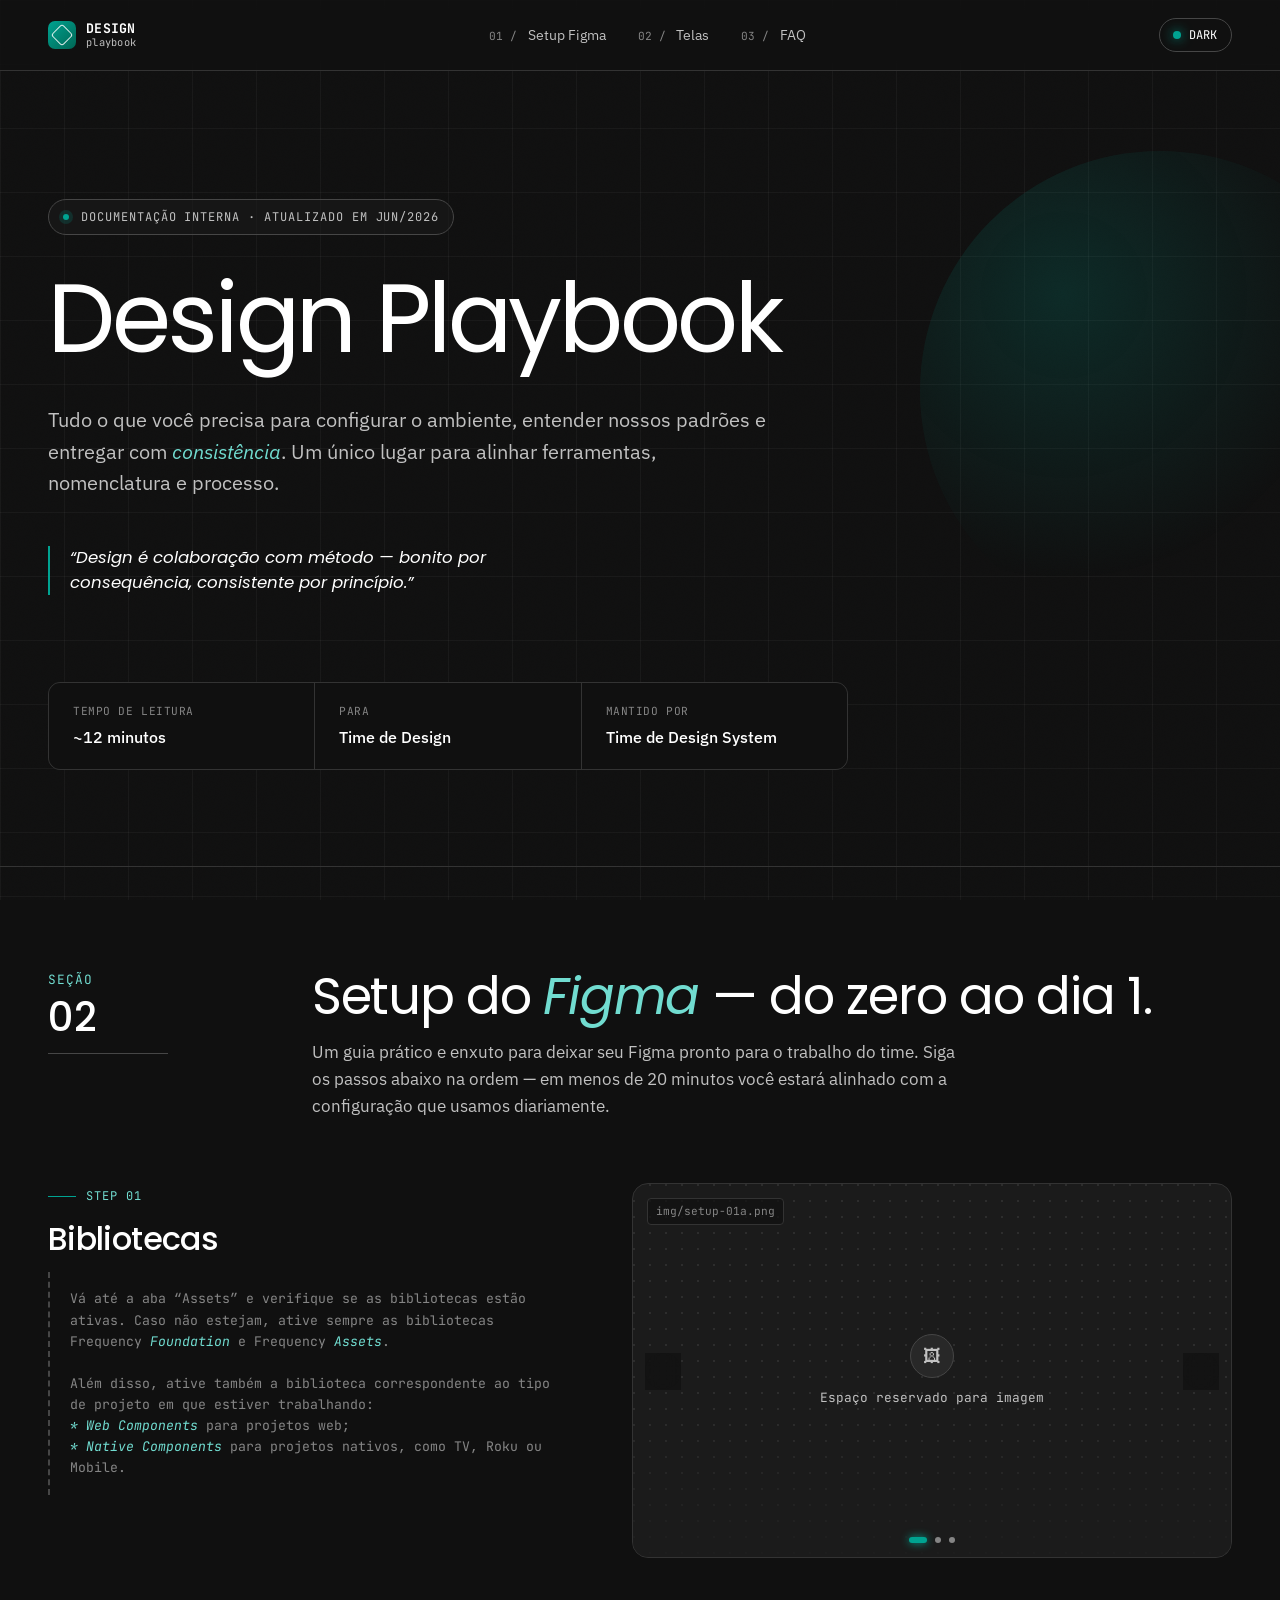
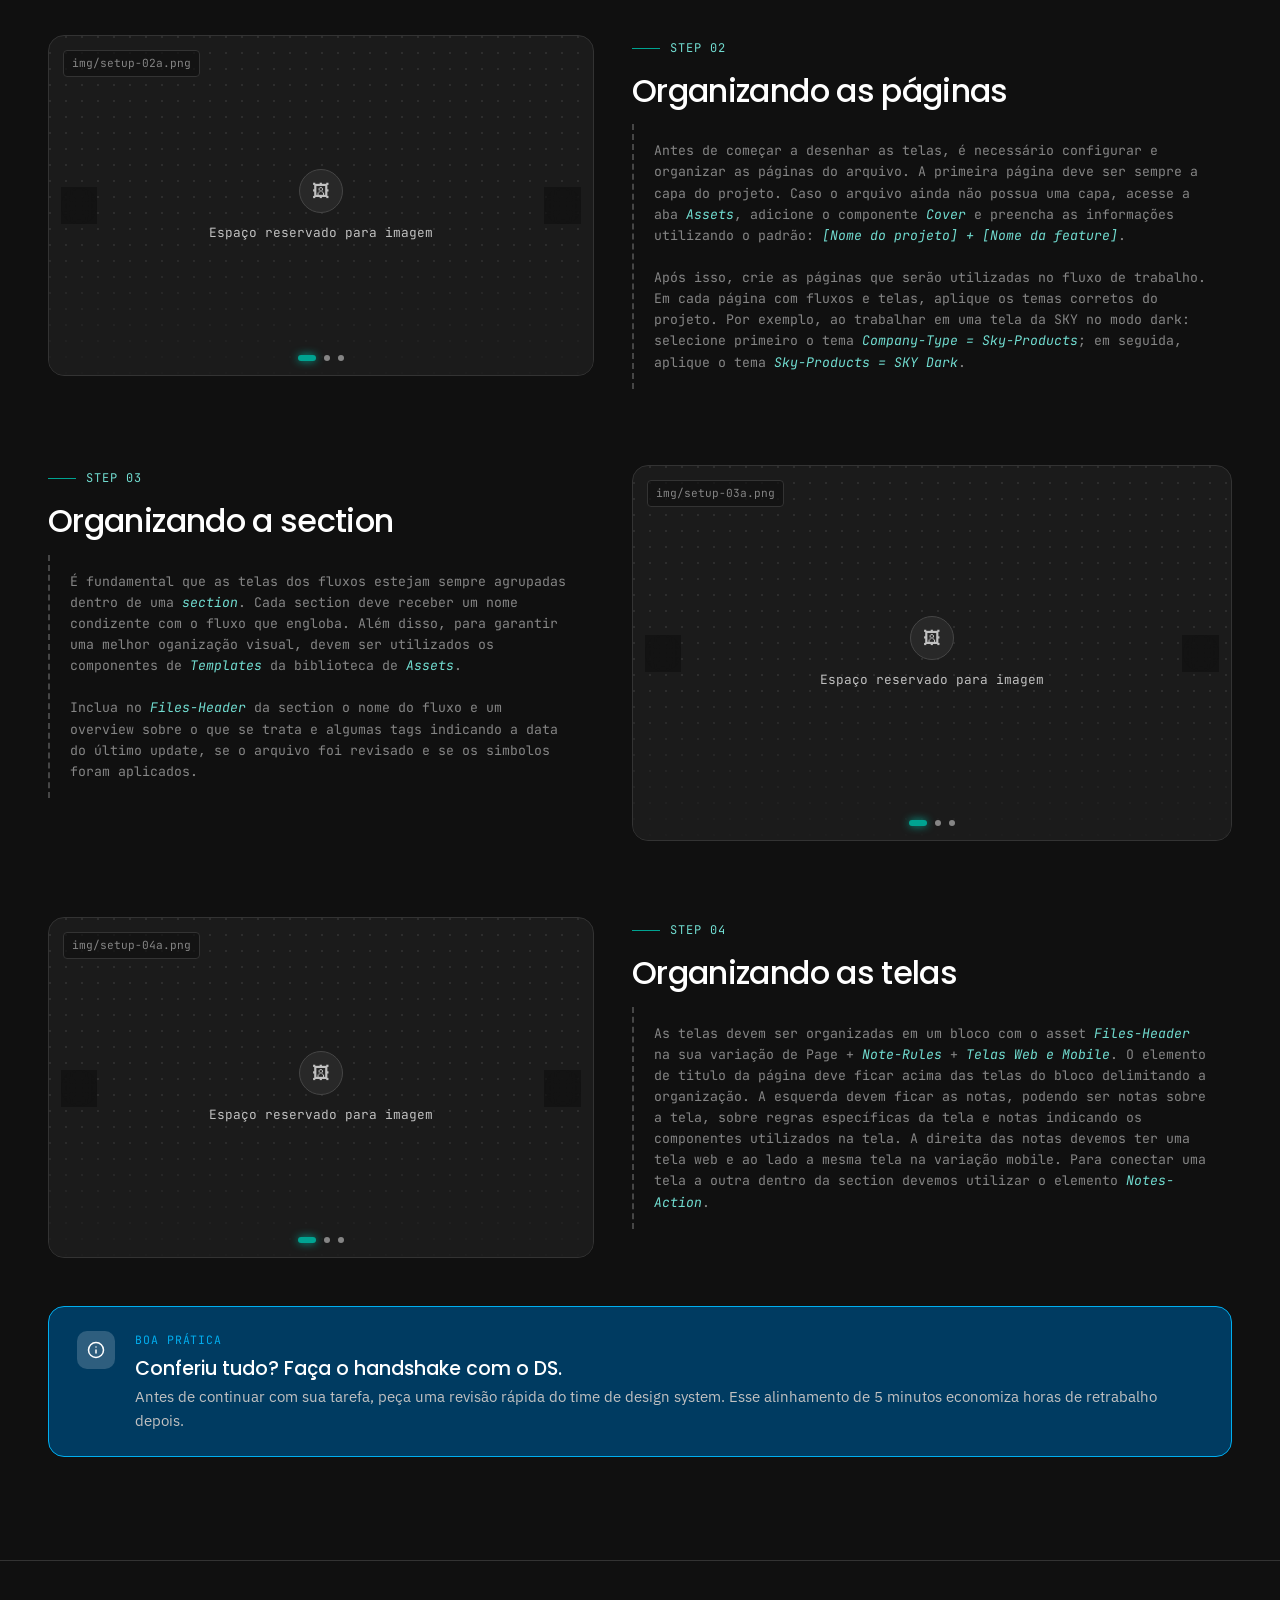
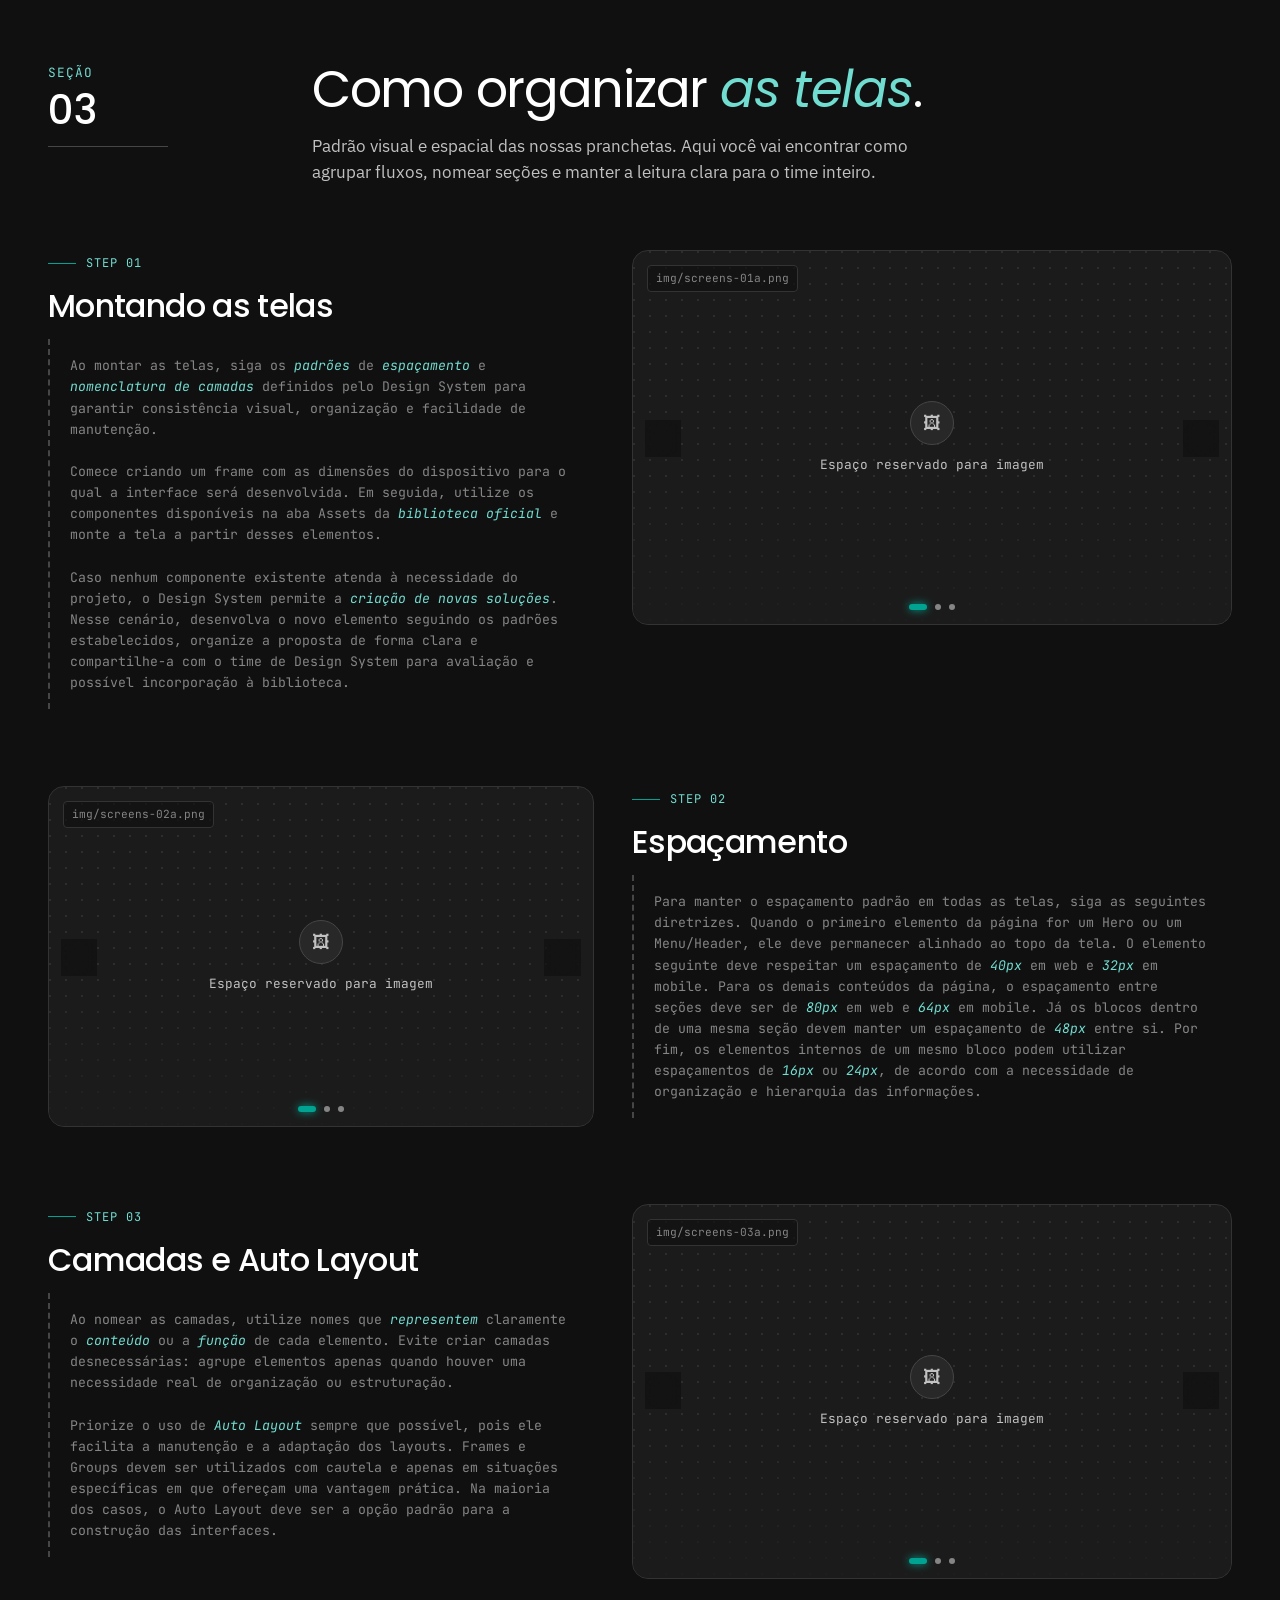
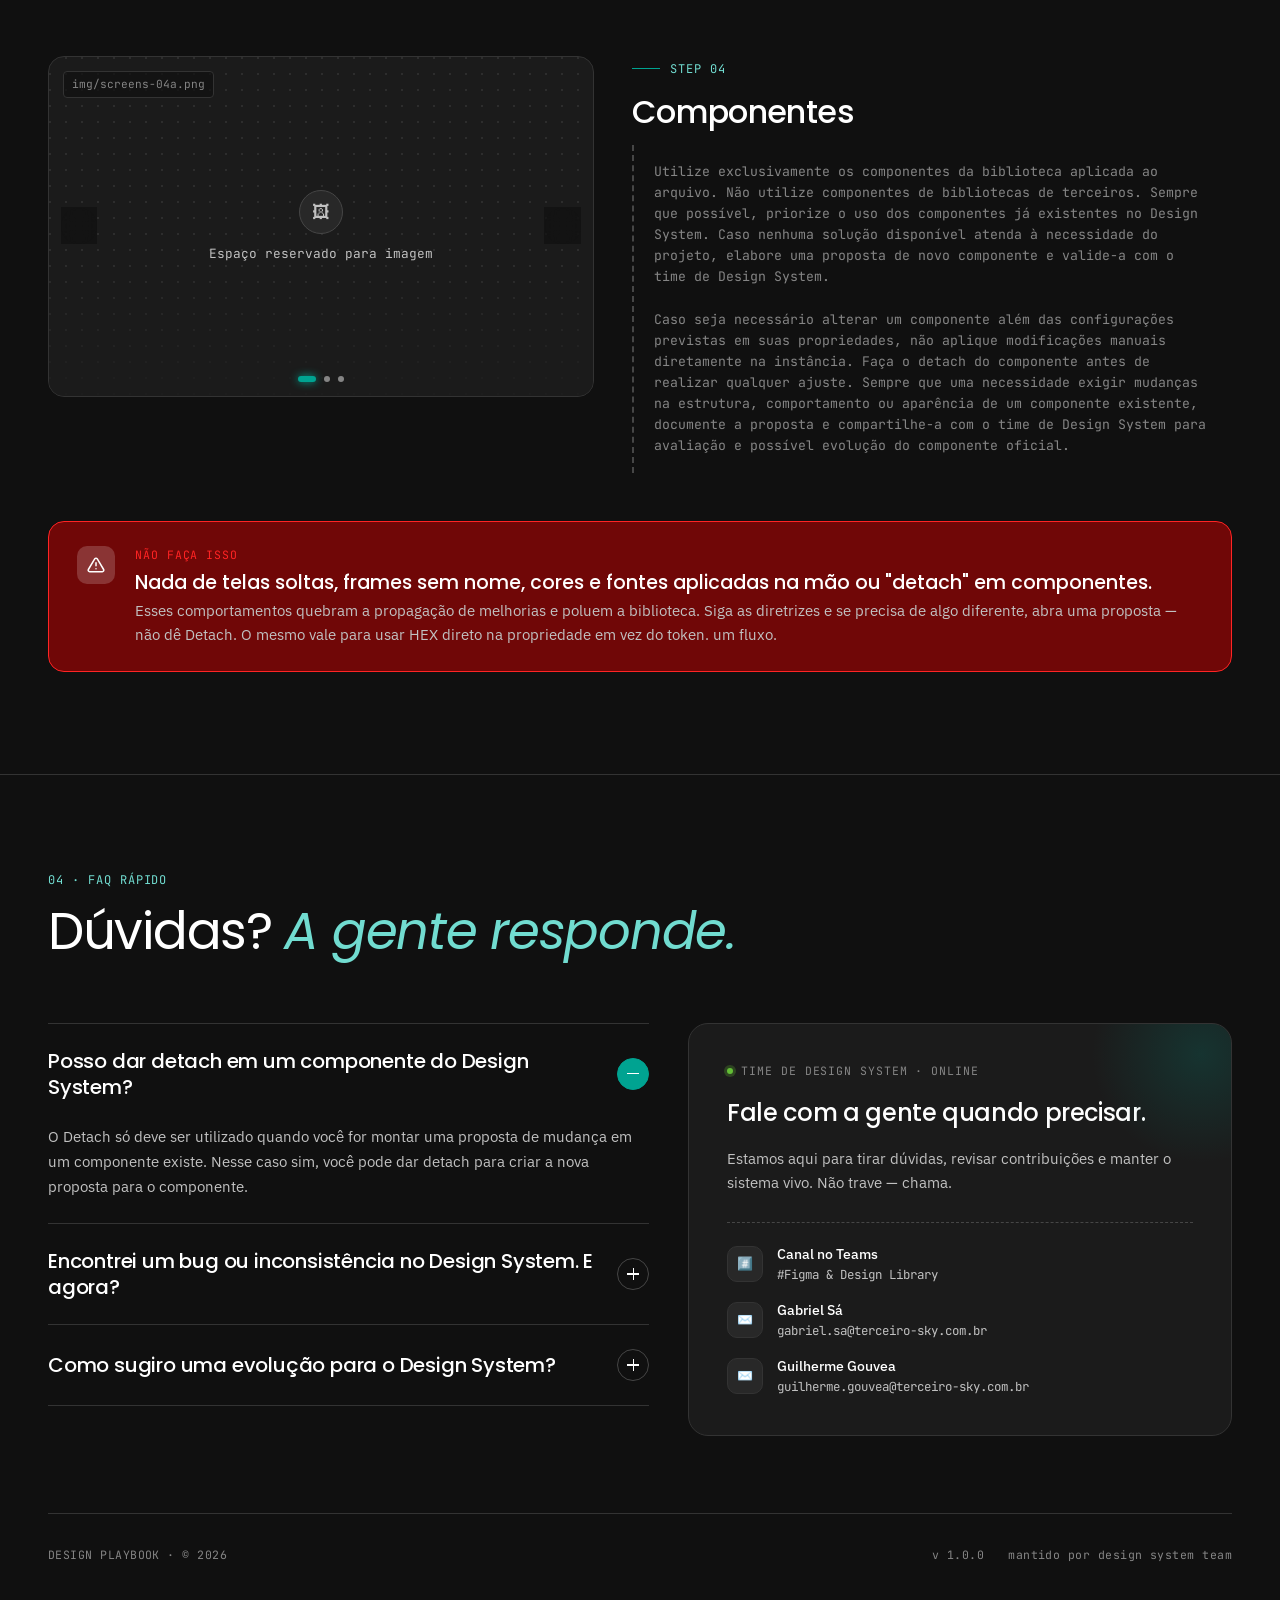
==== commit 387628f0: "create image carousel" ====
--- a/index.html
+++ b/index.html
@@ -603,8 +603,7 @@
     border: 1px solid var(--border-secondary);
     border-radius: 16px;
     overflow: hidden;
-    display: grid;
-    place-items: center;
+    display: block;
     color: var(--text-disable);
     font-family: 'JetBrains Mono', monospace;
     font-size: 0.8rem;
@@ -655,6 +654,91 @@
     padding: 0.25rem 0.5rem;
     border-radius: 4px;
     border: 1px solid var(--border-secondary);
+  }
+
+  /* ============================================
+     CAROUSEL
+     ============================================ */
+  .carousel__track {
+    display: flex;
+    width: 100%;
+    height: 100%;
+    transition: transform 0.45s cubic-bezier(0.4, 0, 0.2, 1);
+    will-change: transform;
+  }
+
+  .carousel__slide {
+    min-width: 100%;
+    height: 100%;
+    display: grid;
+    place-items: center;
+    position: relative;
+    flex-shrink: 0;
+  }
+
+  .carousel__btn {
+    position: absolute;
+    top: 50%;
+    transform: translateY(-50%);
+    z-index: 3;
+    width: 36px;
+    height: 36px;
+    border-radius: 50%;
+    background: color-mix(in srgb, var(--bg-primary) 70%, transparent);
+    border: 1px solid var(--border-primary);
+    display: grid;
+    place-items: center;
+    color: var(--text-secondary);
+    transition: all 0.2s ease;
+    backdrop-filter: blur(8px);
+    -webkit-backdrop-filter: blur(8px);
+  }
+
+  .carousel__btn:hover {
+    background: var(--bg-tertiary);
+    border-color: var(--main-brand);
+    color: var(--text-primary);
+  }
+
+  .carousel__btn--prev { left: 0.75rem; }
+  .carousel__btn--next { right: 0.75rem; }
+
+  .carousel__btn svg {
+    width: 16px;
+    height: 16px;
+    stroke: currentColor;
+    stroke-width: 2;
+    stroke-linecap: round;
+    stroke-linejoin: round;
+    fill: none;
+  }
+
+  .carousel__dots {
+    position: absolute;
+    bottom: 0.875rem;
+    left: 50%;
+    transform: translateX(-50%);
+    display: flex;
+    gap: 0.5rem;
+    z-index: 3;
+  }
+
+  .carousel__dot {
+    width: 6px;
+    height: 6px;
+    border-radius: 50%;
+    background: var(--text-disable);
+    border: none;
+    padding: 0;
+    cursor: pointer;
+    transition: all 0.25s ease;
+  }
+
+  .carousel__dot--active {
+    background: var(--main-brand);
+    width: 18px;
+    border-radius: 3px;
+    box-shadow: 0 0 8px var(--main-brand);
   }
 
   /* ============================================
@@ -1352,10 +1436,39 @@
             </div>
           </div>
           <div class="step__media">
-            <span class="step__media-corner">img/setup-01.png</span>
-            <div class="step__media-label">
-              <div class="step__media-label-icon">🖼</div>
-              Espaço reservado para imagem
+            <div class="carousel__track">
+              <div class="carousel__slide">
+                <span class="step__media-corner">img/setup-01a.png</span>
+                <div class="step__media-label">
+                  <div class="step__media-label-icon">🖼</div>
+                  Espaço reservado para imagem
+                </div>
+              </div>
+              <div class="carousel__slide">
+                <span class="step__media-corner">img/setup-01b.png</span>
+                <div class="step__media-label">
+                  <div class="step__media-label-icon">🖼</div>
+                  Espaço reservado para imagem
+                </div>
+              </div>
+              <div class="carousel__slide">
+                <span class="step__media-corner">img/setup-01c.png</span>
+                <div class="step__media-label">
+                  <div class="step__media-label-icon">🖼</div>
+                  Espaço reservado para imagem
+                </div>
+              </div>
+            </div>
+            <button class="carousel__btn carousel__btn--prev" aria-label="Anterior">
+              <svg viewBox="0 0 24 24"><polyline points="15 18 9 12 15 6"/></svg>
+            </button>
+            <button class="carousel__btn carousel__btn--next" aria-label="Próximo">
+              <svg viewBox="0 0 24 24"><polyline points="9 18 15 12 9 6"/></svg>
+            </button>
+            <div class="carousel__dots">
+              <button class="carousel__dot carousel__dot--active" aria-label="Slide 1"></button>
+              <button class="carousel__dot" aria-label="Slide 2"></button>
+              <button class="carousel__dot" aria-label="Slide 3"></button>
             </div>
           </div>
         </article>
@@ -1377,10 +1490,39 @@
             </div>
           </div>
           <div class="step__media">
-            <span class="step__media-corner">img/setup-02.png</span>
-            <div class="step__media-label">
-              <div class="step__media-label-icon">🖼</div>
-              Espaço reservado para imagem
+            <div class="carousel__track">
+              <div class="carousel__slide">
+                <span class="step__media-corner">img/setup-02a.png</span>
+                <div class="step__media-label">
+                  <div class="step__media-label-icon">🖼</div>
+                  Espaço reservado para imagem
+                </div>
+              </div>
+              <div class="carousel__slide">
+                <span class="step__media-corner">img/setup-02b.png</span>
+                <div class="step__media-label">
+                  <div class="step__media-label-icon">🖼</div>
+                  Espaço reservado para imagem
+                </div>
+              </div>
+              <div class="carousel__slide">
+                <span class="step__media-corner">img/setup-02c.png</span>
+                <div class="step__media-label">
+                  <div class="step__media-label-icon">🖼</div>
+                  Espaço reservado para imagem
+                </div>
+              </div>
+            </div>
+            <button class="carousel__btn carousel__btn--prev" aria-label="Anterior">
+              <svg viewBox="0 0 24 24"><polyline points="15 18 9 12 15 6"/></svg>
+            </button>
+            <button class="carousel__btn carousel__btn--next" aria-label="Próximo">
+              <svg viewBox="0 0 24 24"><polyline points="9 18 15 12 9 6"/></svg>
+            </button>
+            <div class="carousel__dots">
+              <button class="carousel__dot carousel__dot--active" aria-label="Slide 1"></button>
+              <button class="carousel__dot" aria-label="Slide 2"></button>
+              <button class="carousel__dot" aria-label="Slide 3"></button>
             </div>
           </div>
         </article>
@@ -1400,10 +1542,39 @@
             </div>
           </div>
           <div class="step__media">
-            <span class="step__media-corner">img/setup-03.png</span>
-            <div class="step__media-label">
-              <div class="step__media-label-icon">🖼</div>
-              Espaço reservado para imagem
+            <div class="carousel__track">
+              <div class="carousel__slide">
+                <span class="step__media-corner">img/setup-03a.png</span>
+                <div class="step__media-label">
+                  <div class="step__media-label-icon">🖼</div>
+                  Espaço reservado para imagem
+                </div>
+              </div>
+              <div class="carousel__slide">
+                <span class="step__media-corner">img/setup-03b.png</span>
+                <div class="step__media-label">
+                  <div class="step__media-label-icon">🖼</div>
+                  Espaço reservado para imagem
+                </div>
+              </div>
+              <div class="carousel__slide">
+                <span class="step__media-corner">img/setup-03c.png</span>
+                <div class="step__media-label">
+                  <div class="step__media-label-icon">🖼</div>
+                  Espaço reservado para imagem
+                </div>
+              </div>
+            </div>
+            <button class="carousel__btn carousel__btn--prev" aria-label="Anterior">
+              <svg viewBox="0 0 24 24"><polyline points="15 18 9 12 15 6"/></svg>
+            </button>
+            <button class="carousel__btn carousel__btn--next" aria-label="Próximo">
+              <svg viewBox="0 0 24 24"><polyline points="9 18 15 12 9 6"/></svg>
+            </button>
+            <div class="carousel__dots">
+              <button class="carousel__dot carousel__dot--active" aria-label="Slide 1"></button>
+              <button class="carousel__dot" aria-label="Slide 2"></button>
+              <button class="carousel__dot" aria-label="Slide 3"></button>
             </div>
           </div>
         </article>
@@ -1420,10 +1591,39 @@
             </div>
           </div>
           <div class="step__media">
-            <span class="step__media-corner">img/setup-04.png</span>
-            <div class="step__media-label">
-              <div class="step__media-label-icon">🖼</div>
-              Espaço reservado para imagem
+            <div class="carousel__track">
+              <div class="carousel__slide">
+                <span class="step__media-corner">img/setup-04a.png</span>
+                <div class="step__media-label">
+                  <div class="step__media-label-icon">🖼</div>
+                  Espaço reservado para imagem
+                </div>
+              </div>
+              <div class="carousel__slide">
+                <span class="step__media-corner">img/setup-04b.png</span>
+                <div class="step__media-label">
+                  <div class="step__media-label-icon">🖼</div>
+                  Espaço reservado para imagem
+                </div>
+              </div>
+              <div class="carousel__slide">
+                <span class="step__media-corner">img/setup-04c.png</span>
+                <div class="step__media-label">
+                  <div class="step__media-label-icon">🖼</div>
+                  Espaço reservado para imagem
+                </div>
+              </div>
+            </div>
+            <button class="carousel__btn carousel__btn--prev" aria-label="Anterior">
+              <svg viewBox="0 0 24 24"><polyline points="15 18 9 12 15 6"/></svg>
+            </button>
+            <button class="carousel__btn carousel__btn--next" aria-label="Próximo">
+              <svg viewBox="0 0 24 24"><polyline points="9 18 15 12 9 6"/></svg>
+            </button>
+            <div class="carousel__dots">
+              <button class="carousel__dot carousel__dot--active" aria-label="Slide 1"></button>
+              <button class="carousel__dot" aria-label="Slide 2"></button>
+              <button class="carousel__dot" aria-label="Slide 3"></button>
             </div>
           </div>
         </article>
@@ -1481,10 +1681,39 @@
             </div>
           </div>
           <div class="step__media">
-            <span class="step__media-corner">img/screens-01.png</span>
-            <div class="step__media-label">
-              <div class="step__media-label-icon">🖼</div>
-              Espaço reservado para imagem
+            <div class="carousel__track">
+              <div class="carousel__slide">
+                <span class="step__media-corner">img/screens-01a.png</span>
+                <div class="step__media-label">
+                  <div class="step__media-label-icon">🖼</div>
+                  Espaço reservado para imagem
+                </div>
+              </div>
+              <div class="carousel__slide">
+                <span class="step__media-corner">img/screens-01b.png</span>
+                <div class="step__media-label">
+                  <div class="step__media-label-icon">🖼</div>
+                  Espaço reservado para imagem
+                </div>
+              </div>
+              <div class="carousel__slide">
+                <span class="step__media-corner">img/screens-01c.png</span>
+                <div class="step__media-label">
+                  <div class="step__media-label-icon">🖼</div>
+                  Espaço reservado para imagem
+                </div>
+              </div>
+            </div>
+            <button class="carousel__btn carousel__btn--prev" aria-label="Anterior">
+              <svg viewBox="0 0 24 24"><polyline points="15 18 9 12 15 6"/></svg>
+            </button>
+            <button class="carousel__btn carousel__btn--next" aria-label="Próximo">
+              <svg viewBox="0 0 24 24"><polyline points="9 18 15 12 9 6"/></svg>
+            </button>
+            <div class="carousel__dots">
+              <button class="carousel__dot carousel__dot--active" aria-label="Slide 1"></button>
+              <button class="carousel__dot" aria-label="Slide 2"></button>
+              <button class="carousel__dot" aria-label="Slide 3"></button>
             </div>
           </div>
         </article>
@@ -1500,10 +1729,39 @@
             </div>
           </div>
           <div class="step__media">
-            <span class="step__media-corner">img/screens-02.png</span>
-            <div class="step__media-label">
-              <div class="step__media-label-icon">🖼</div>
-              Espaço reservado para imagem
+            <div class="carousel__track">
+              <div class="carousel__slide">
+                <span class="step__media-corner">img/screens-02a.png</span>
+                <div class="step__media-label">
+                  <div class="step__media-label-icon">🖼</div>
+                  Espaço reservado para imagem
+                </div>
+              </div>
+              <div class="carousel__slide">
+                <span class="step__media-corner">img/screens-02b.png</span>
+                <div class="step__media-label">
+                  <div class="step__media-label-icon">🖼</div>
+                  Espaço reservado para imagem
+                </div>
+              </div>
+              <div class="carousel__slide">
+                <span class="step__media-corner">img/screens-02c.png</span>
+                <div class="step__media-label">
+                  <div class="step__media-label-icon">🖼</div>
+                  Espaço reservado para imagem
+                </div>
+              </div>
+            </div>
+            <button class="carousel__btn carousel__btn--prev" aria-label="Anterior">
+              <svg viewBox="0 0 24 24"><polyline points="15 18 9 12 15 6"/></svg>
+            </button>
+            <button class="carousel__btn carousel__btn--next" aria-label="Próximo">
+              <svg viewBox="0 0 24 24"><polyline points="9 18 15 12 9 6"/></svg>
+            </button>
+            <div class="carousel__dots">
+              <button class="carousel__dot carousel__dot--active" aria-label="Slide 1"></button>
+              <button class="carousel__dot" aria-label="Slide 2"></button>
+              <button class="carousel__dot" aria-label="Slide 3"></button>
             </div>
           </div>
         </article>
@@ -1522,10 +1780,39 @@
             </div>
           </div>
           <div class="step__media">
-            <span class="step__media-corner">img/screens-03.png</span>
-            <div class="step__media-label">
-              <div class="step__media-label-icon">🖼</div>
-              Espaço reservado para imagem
+            <div class="carousel__track">
+              <div class="carousel__slide">
+                <span class="step__media-corner">img/screens-03a.png</span>
+                <div class="step__media-label">
+                  <div class="step__media-label-icon">🖼</div>
+                  Espaço reservado para imagem
+                </div>
+              </div>
+              <div class="carousel__slide">
+                <span class="step__media-corner">img/screens-03b.png</span>
+                <div class="step__media-label">
+                  <div class="step__media-label-icon">🖼</div>
+                  Espaço reservado para imagem
+                </div>
+              </div>
+              <div class="carousel__slide">
+                <span class="step__media-corner">img/screens-03c.png</span>
+                <div class="step__media-label">
+                  <div class="step__media-label-icon">🖼</div>
+                  Espaço reservado para imagem
+                </div>
+              </div>
+            </div>
+            <button class="carousel__btn carousel__btn--prev" aria-label="Anterior">
+              <svg viewBox="0 0 24 24"><polyline points="15 18 9 12 15 6"/></svg>
+            </button>
+            <button class="carousel__btn carousel__btn--next" aria-label="Próximo">
+              <svg viewBox="0 0 24 24"><polyline points="9 18 15 12 9 6"/></svg>
+            </button>
+            <div class="carousel__dots">
+              <button class="carousel__dot carousel__dot--active" aria-label="Slide 1"></button>
+              <button class="carousel__dot" aria-label="Slide 2"></button>
+              <button class="carousel__dot" aria-label="Slide 3"></button>
             </div>
           </div>
         </article>
@@ -1544,10 +1831,39 @@
             </div>
           </div>
           <div class="step__media">
-            <span class="step__media-corner">img/screens-04.png</span>
-            <div class="step__media-label">
-              <div class="step__media-label-icon">🖼</div>
-              Espaço reservado para imagem
+            <div class="carousel__track">
+              <div class="carousel__slide">
+                <span class="step__media-corner">img/screens-04a.png</span>
+                <div class="step__media-label">
+                  <div class="step__media-label-icon">🖼</div>
+                  Espaço reservado para imagem
+                </div>
+              </div>
+              <div class="carousel__slide">
+                <span class="step__media-corner">img/screens-04b.png</span>
+                <div class="step__media-label">
+                  <div class="step__media-label-icon">🖼</div>
+                  Espaço reservado para imagem
+                </div>
+              </div>
+              <div class="carousel__slide">
+                <span class="step__media-corner">img/screens-04c.png</span>
+                <div class="step__media-label">
+                  <div class="step__media-label-icon">🖼</div>
+                  Espaço reservado para imagem
+                </div>
+              </div>
+            </div>
+            <button class="carousel__btn carousel__btn--prev" aria-label="Anterior">
+              <svg viewBox="0 0 24 24"><polyline points="15 18 9 12 15 6"/></svg>
+            </button>
+            <button class="carousel__btn carousel__btn--next" aria-label="Próximo">
+              <svg viewBox="0 0 24 24"><polyline points="9 18 15 12 9 6"/></svg>
+            </button>
+            <div class="carousel__dots">
+              <button class="carousel__dot carousel__dot--active" aria-label="Slide 1"></button>
+              <button class="carousel__dot" aria-label="Slide 2"></button>
+              <button class="carousel__dot" aria-label="Slide 3"></button>
             </div>
           </div>
         </article>
@@ -1675,6 +1991,26 @@
       setTheme(next);
     });
 
+    // ===== Carousels =====
+    document.querySelectorAll('.step__media').forEach(container => {
+      const track = container.querySelector('.carousel__track');
+      const slides = container.querySelectorAll('.carousel__slide');
+      const dots = container.querySelectorAll('.carousel__dot');
+      const prevBtn = container.querySelector('.carousel__btn--prev');
+      const nextBtn = container.querySelector('.carousel__btn--next');
+      let current = 0;
+
+      function goTo(index) {
+        current = (index + slides.length) % slides.length;
+        track.style.transform = `translateX(-${current * 100}%)`;
+        dots.forEach((d, i) => d.classList.toggle('carousel__dot--active', i === current));
+      }
+
+      prevBtn.addEventListener('click', () => goTo(current - 1));
+      nextBtn.addEventListener('click', () => goTo(current + 1));
+      dots.forEach((dot, i) => dot.addEventListener('click', () => goTo(i)));
+    });
+
     // ===== Scroll reveal =====
     const io = new IntersectionObserver((entries) => {
       entries.forEach(e => {
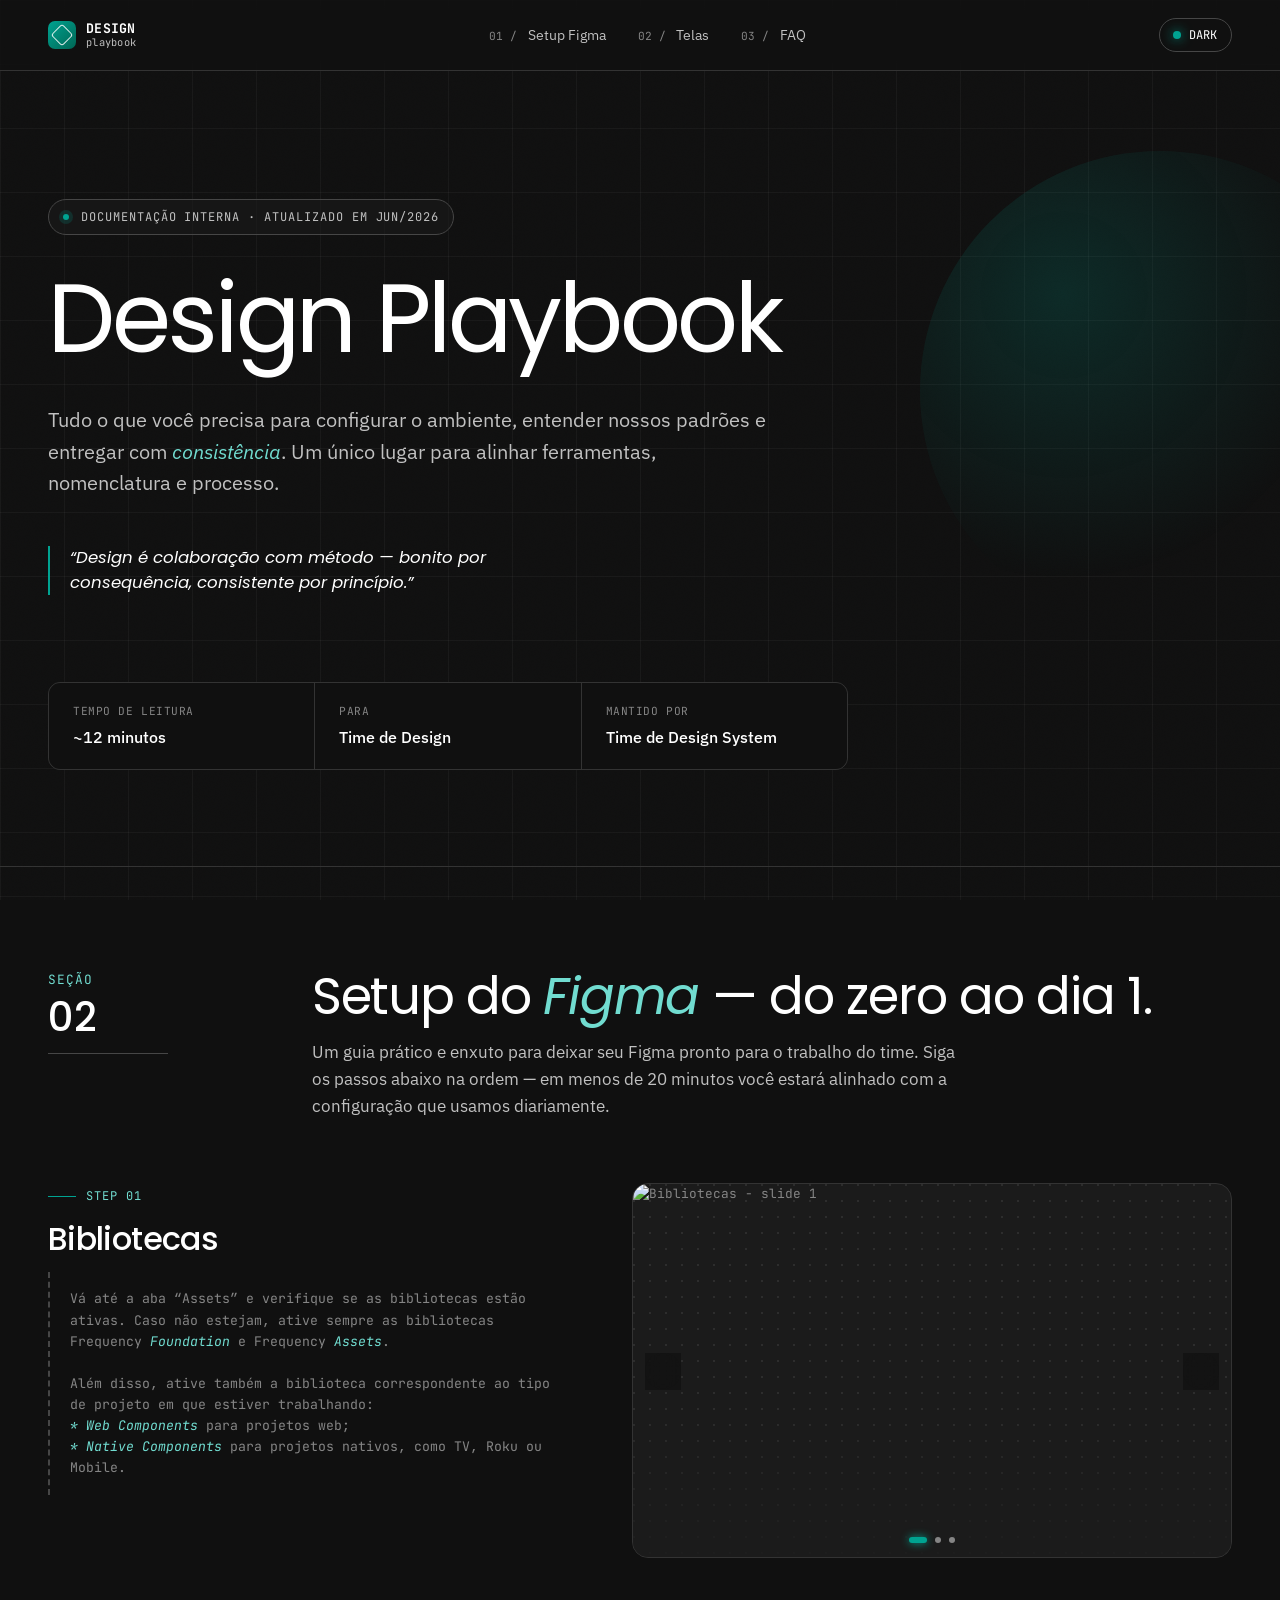
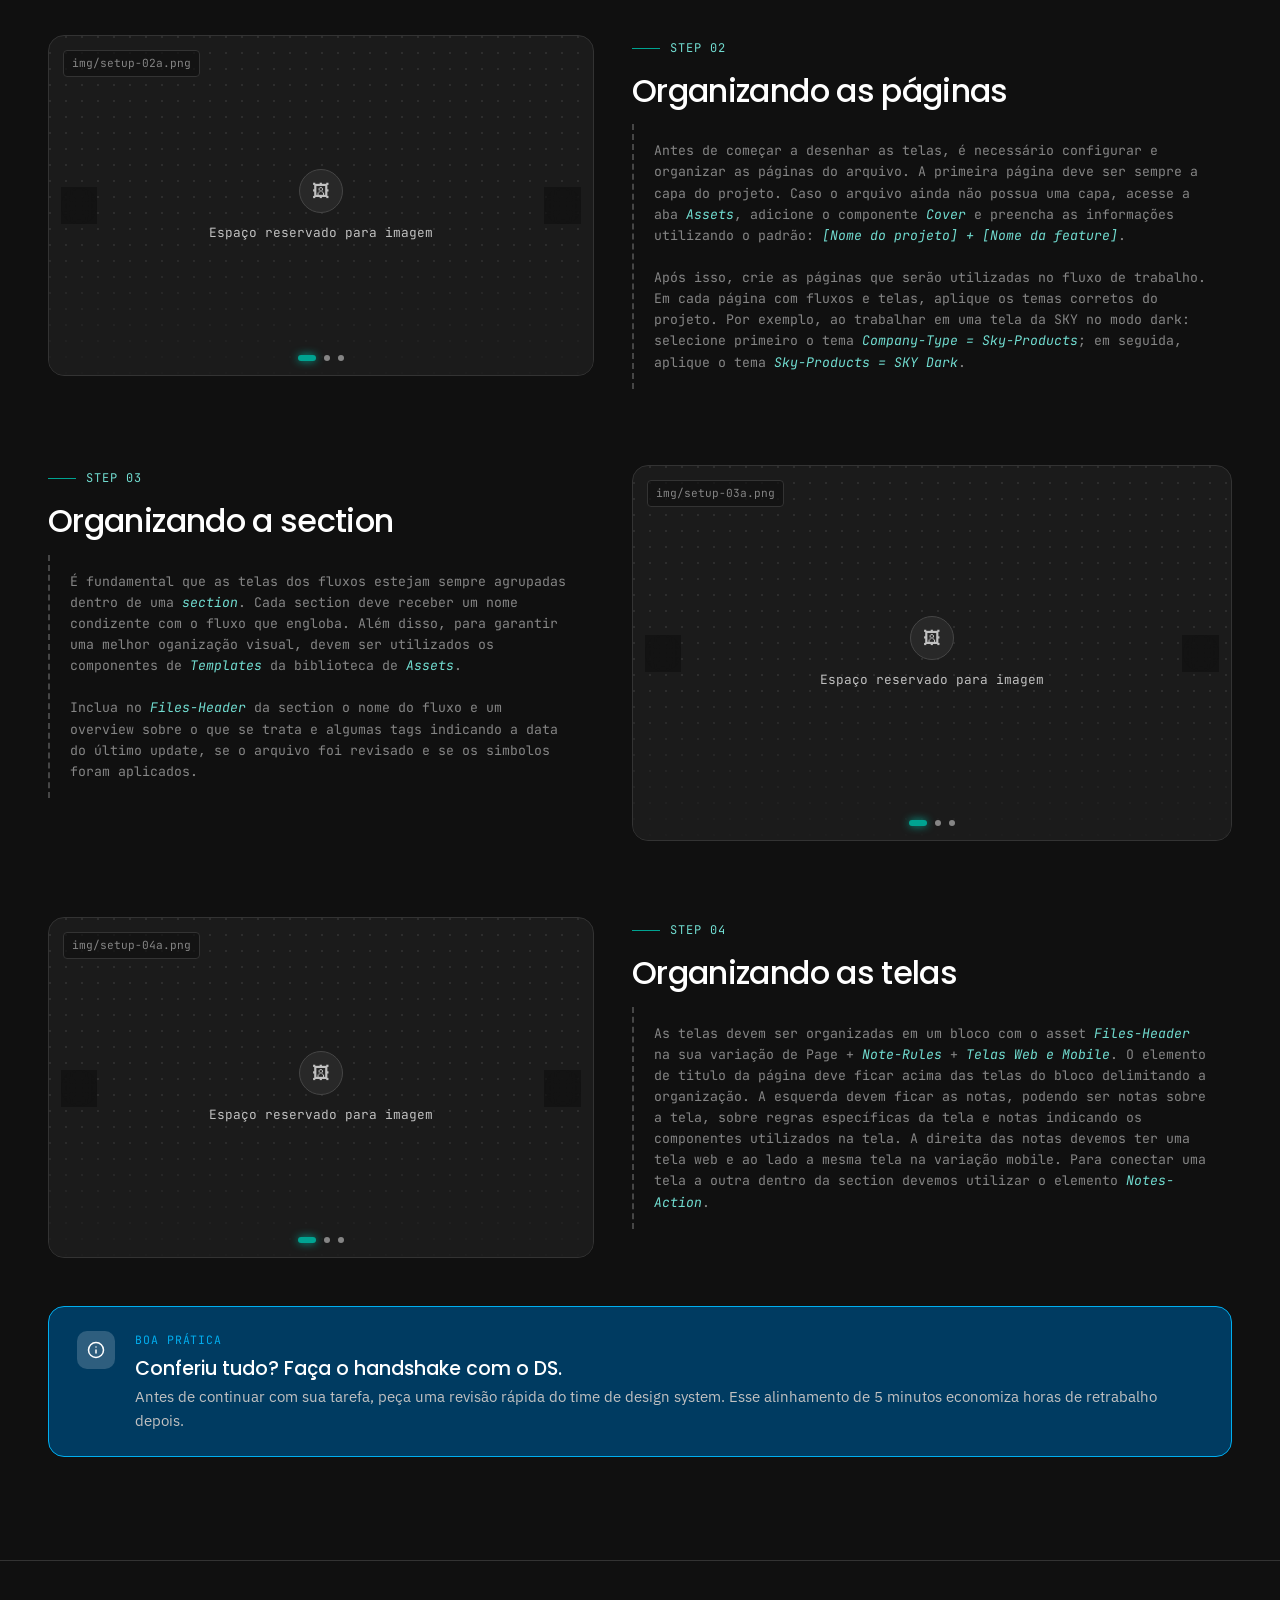
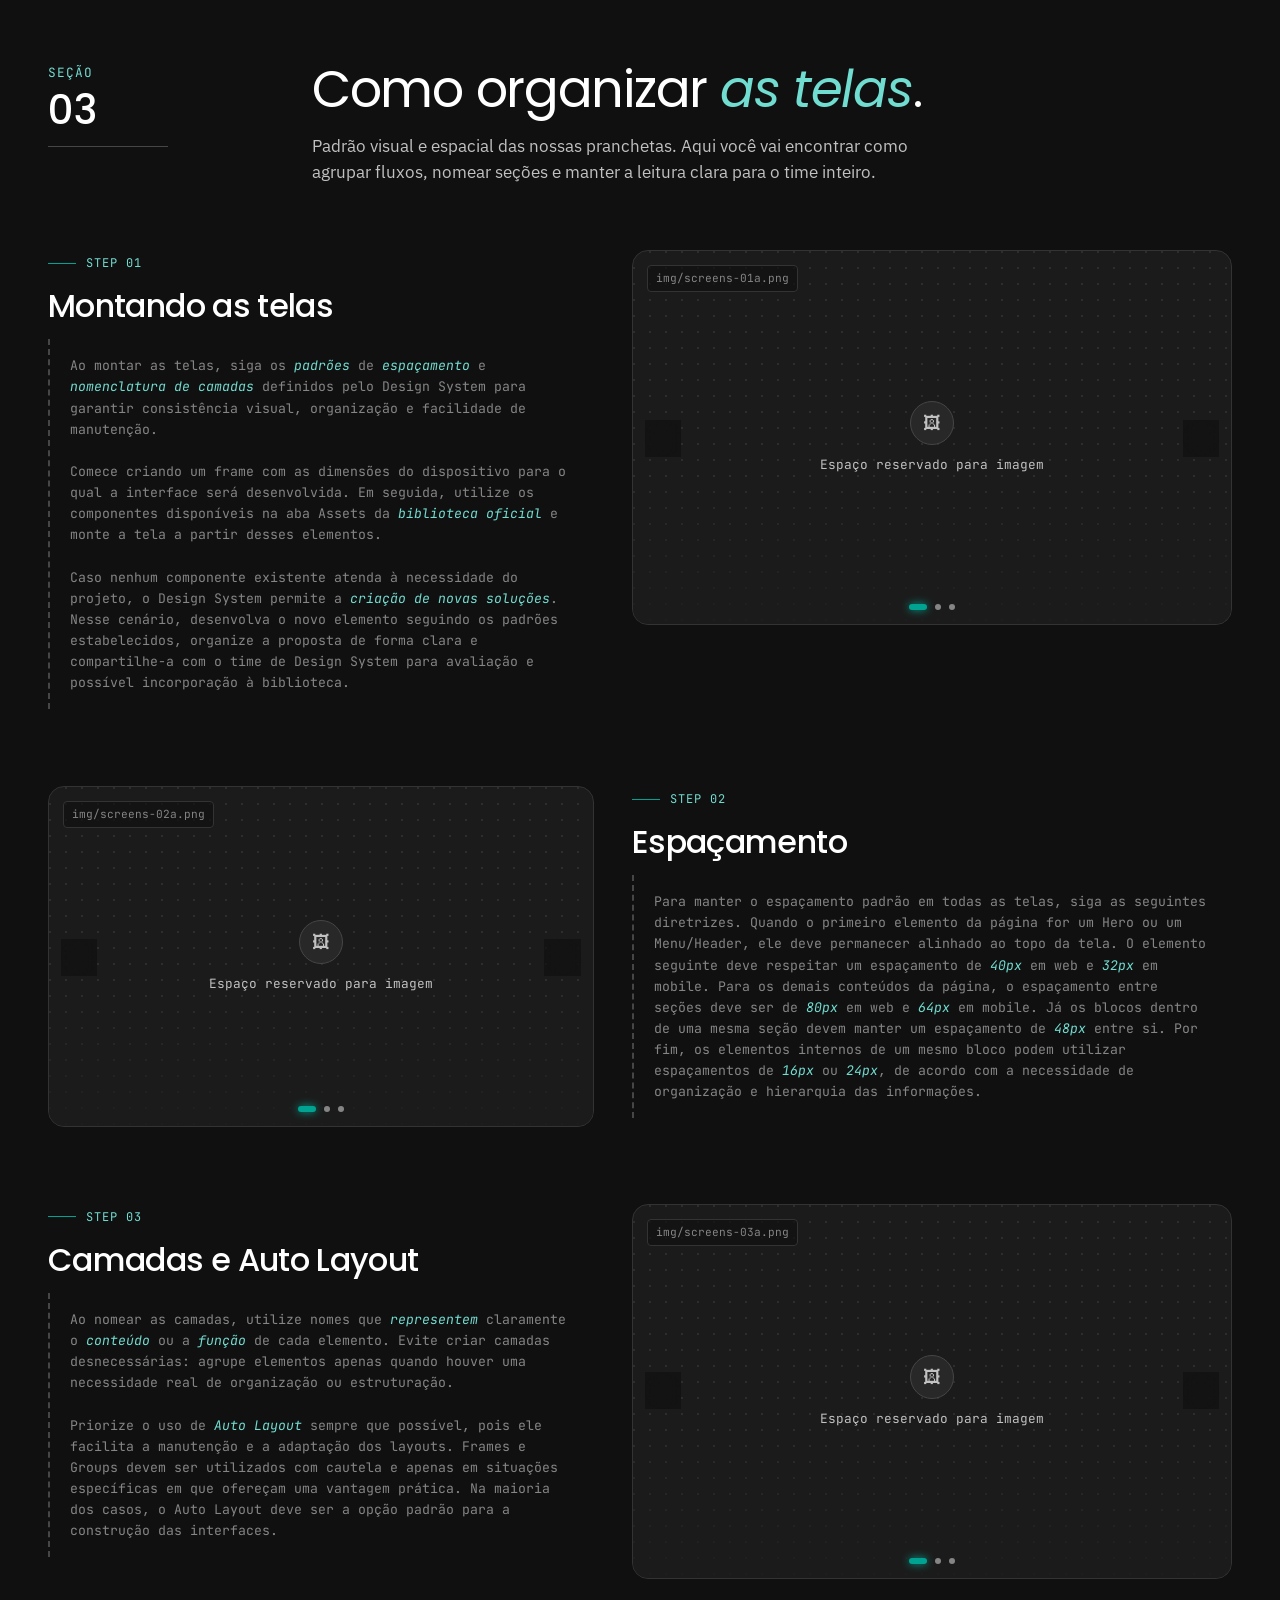
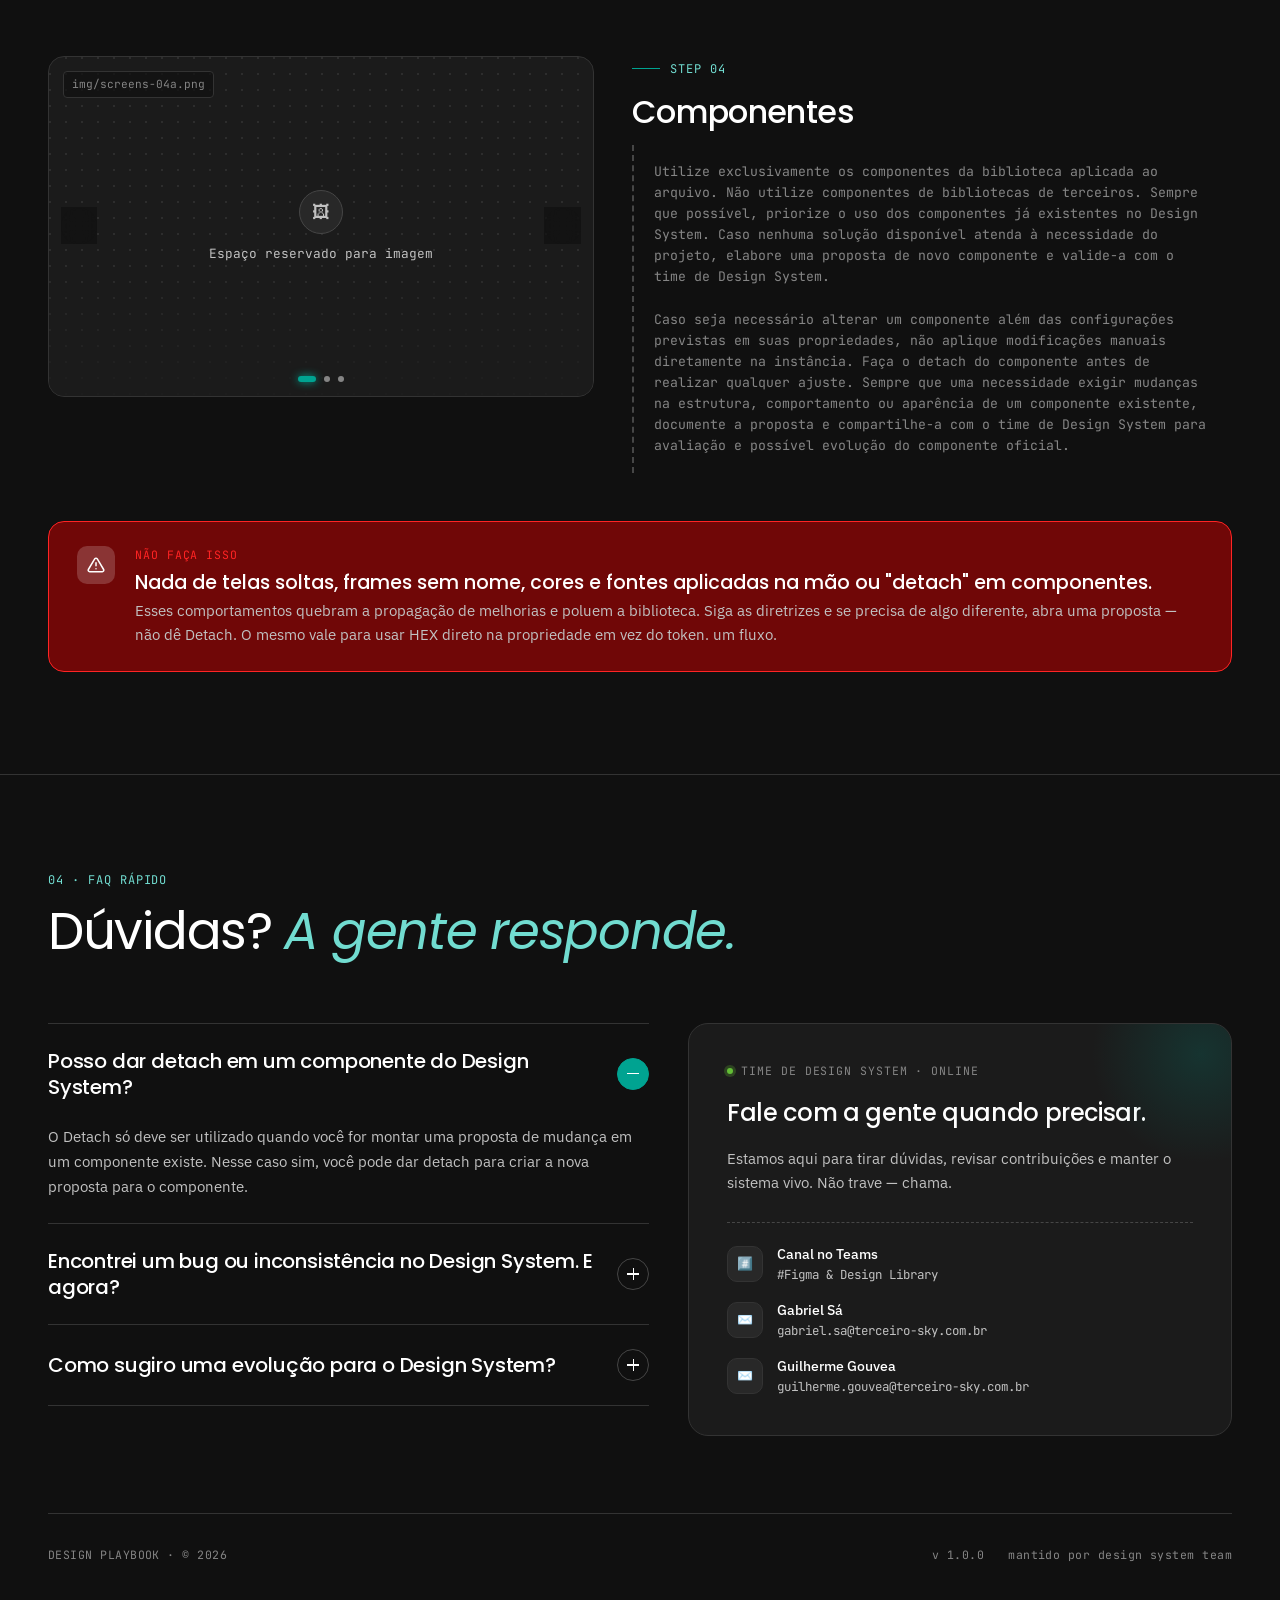
==== commit 43efaf1a: "added images for the first carousel" ====
--- a/index.html
+++ b/index.html
@@ -1438,25 +1438,13 @@
           <div class="step__media">
             <div class="carousel__track">
               <div class="carousel__slide">
-                <span class="step__media-corner">img/setup-01a.png</span>
-                <div class="step__media-label">
-                  <div class="step__media-label-icon">🖼</div>
-                  Espaço reservado para imagem
-                </div>
-              </div>
-              <div class="carousel__slide">
-                <span class="step__media-corner">img/setup-01b.png</span>
-                <div class="step__media-label">
-                  <div class="step__media-label-icon">🖼</div>
-                  Espaço reservado para imagem
-                </div>
-              </div>
-              <div class="carousel__slide">
-                <span class="step__media-corner">img/setup-01c.png</span>
-                <div class="step__media-label">
-                  <div class="step__media-label-icon">🖼</div>
-                  Espaço reservado para imagem
-                </div>
+                <img src="img/setup-01a.png" alt="Bibliotecas - slide 1" style="width:100%;height:100%;object-fit:contain;">
+              </div>
+              <div class="carousel__slide">
+                <img src="img/setup-01b.png" alt="Bibliotecas - slide 2" style="width:100%;height:100%;object-fit:contain;">
+              </div>
+              <div class="carousel__slide">
+                <img src="img/setup-01c.png" alt="Bibliotecas - slide 3" style="width:100%;height:100%;object-fit:contain;">
               </div>
             </div>
             <button class="carousel__btn carousel__btn--prev" aria-label="Anterior">
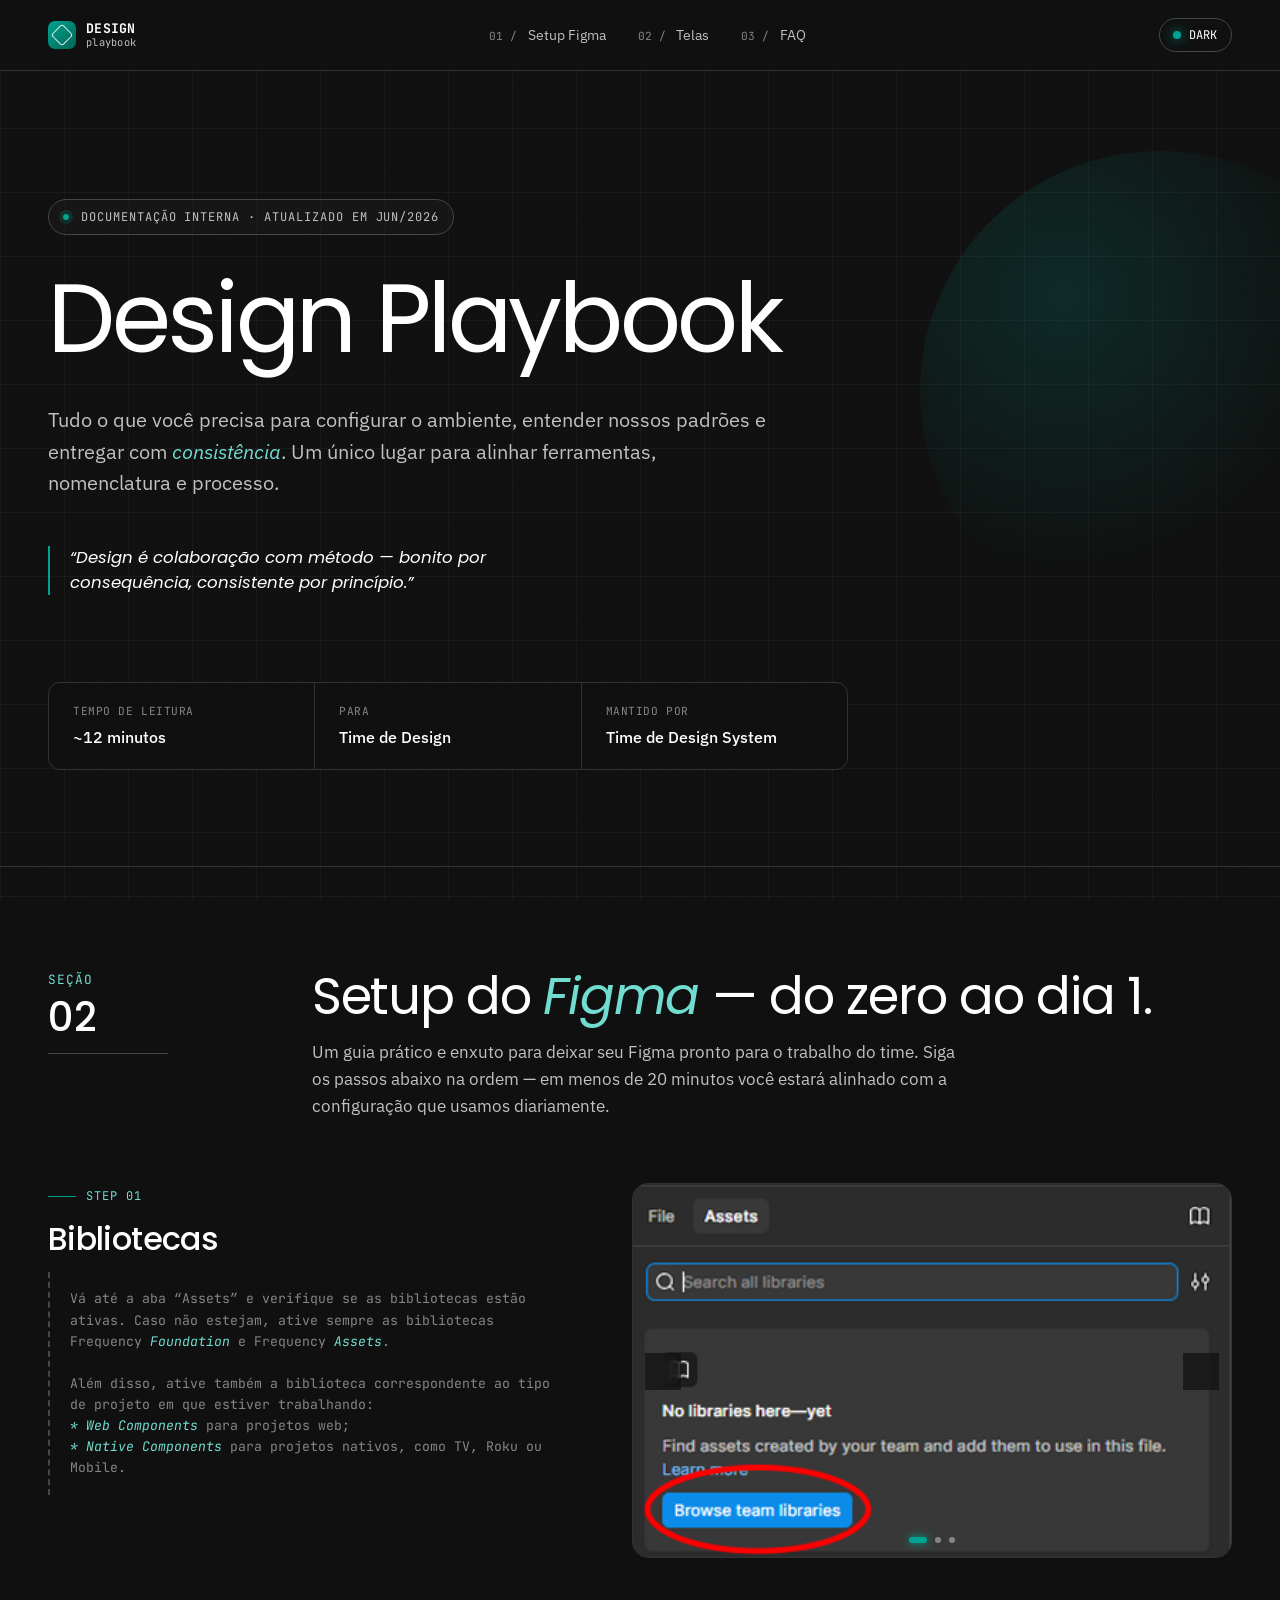
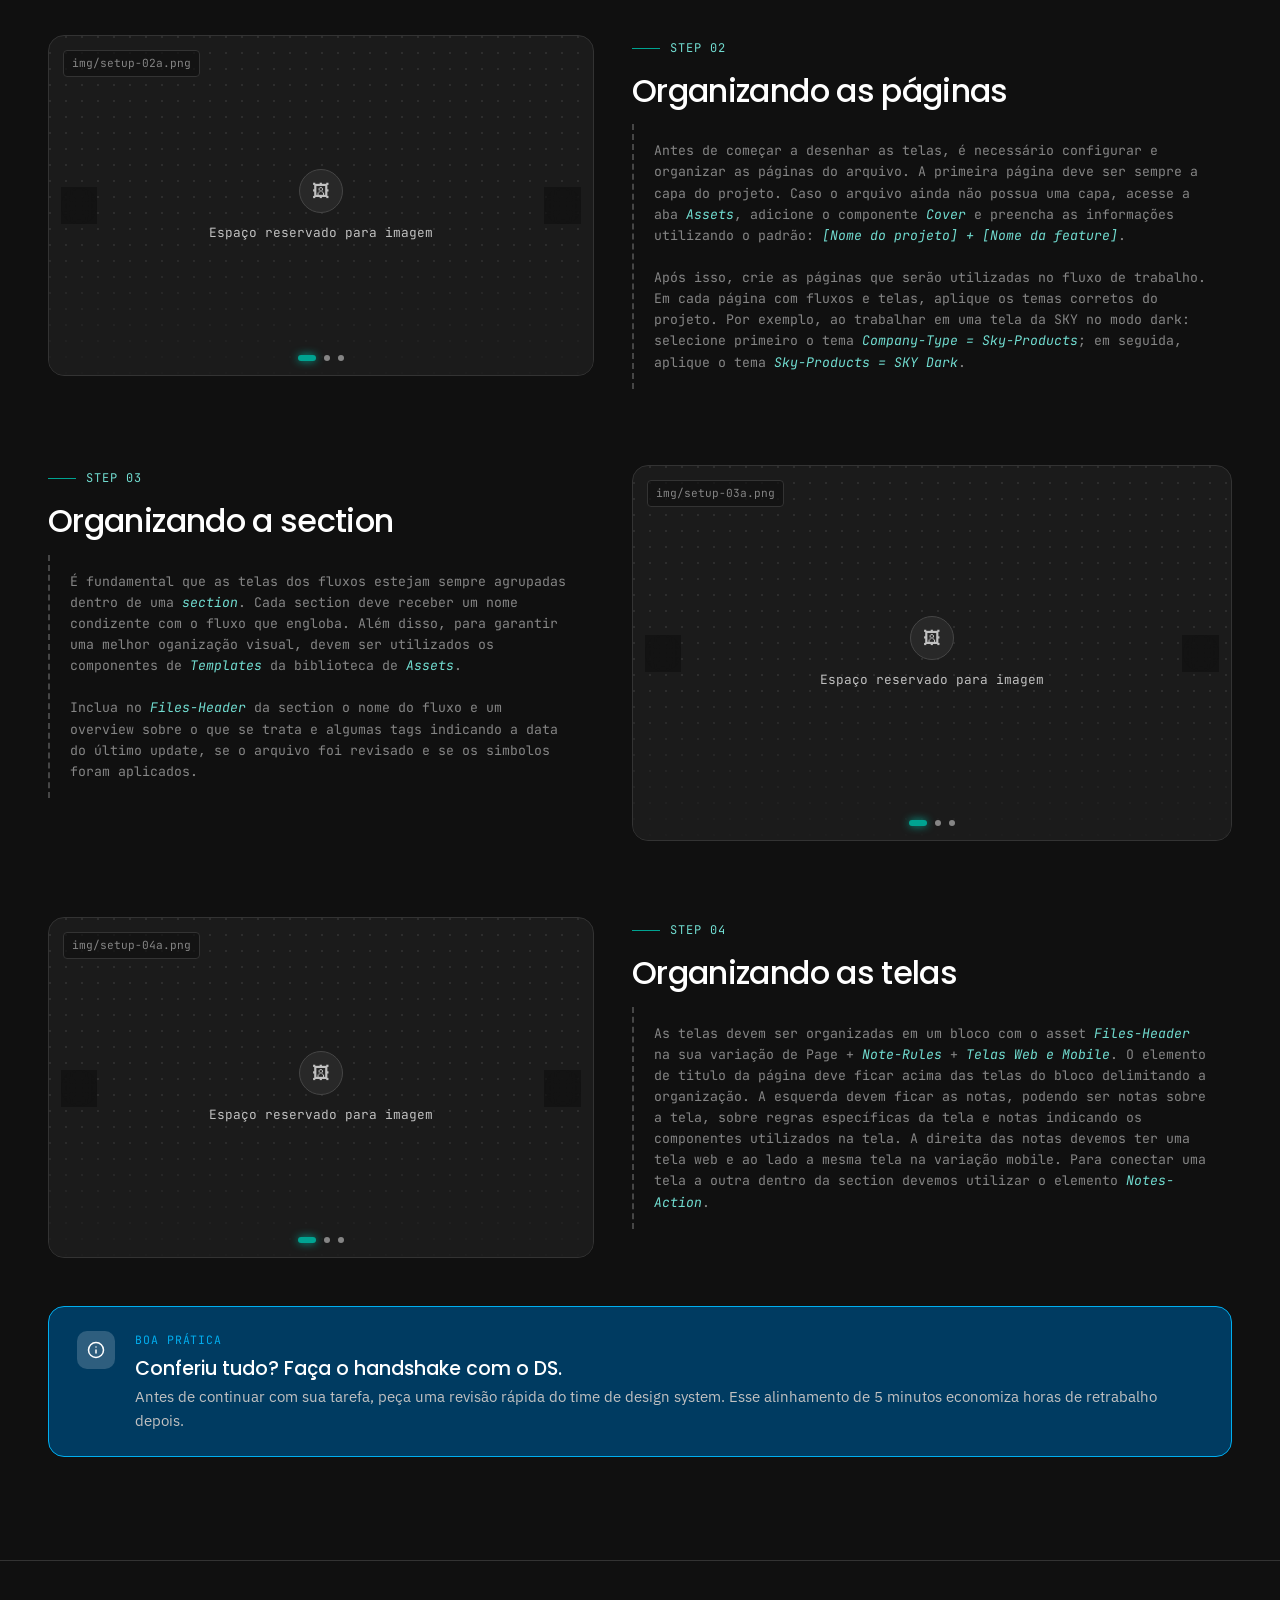
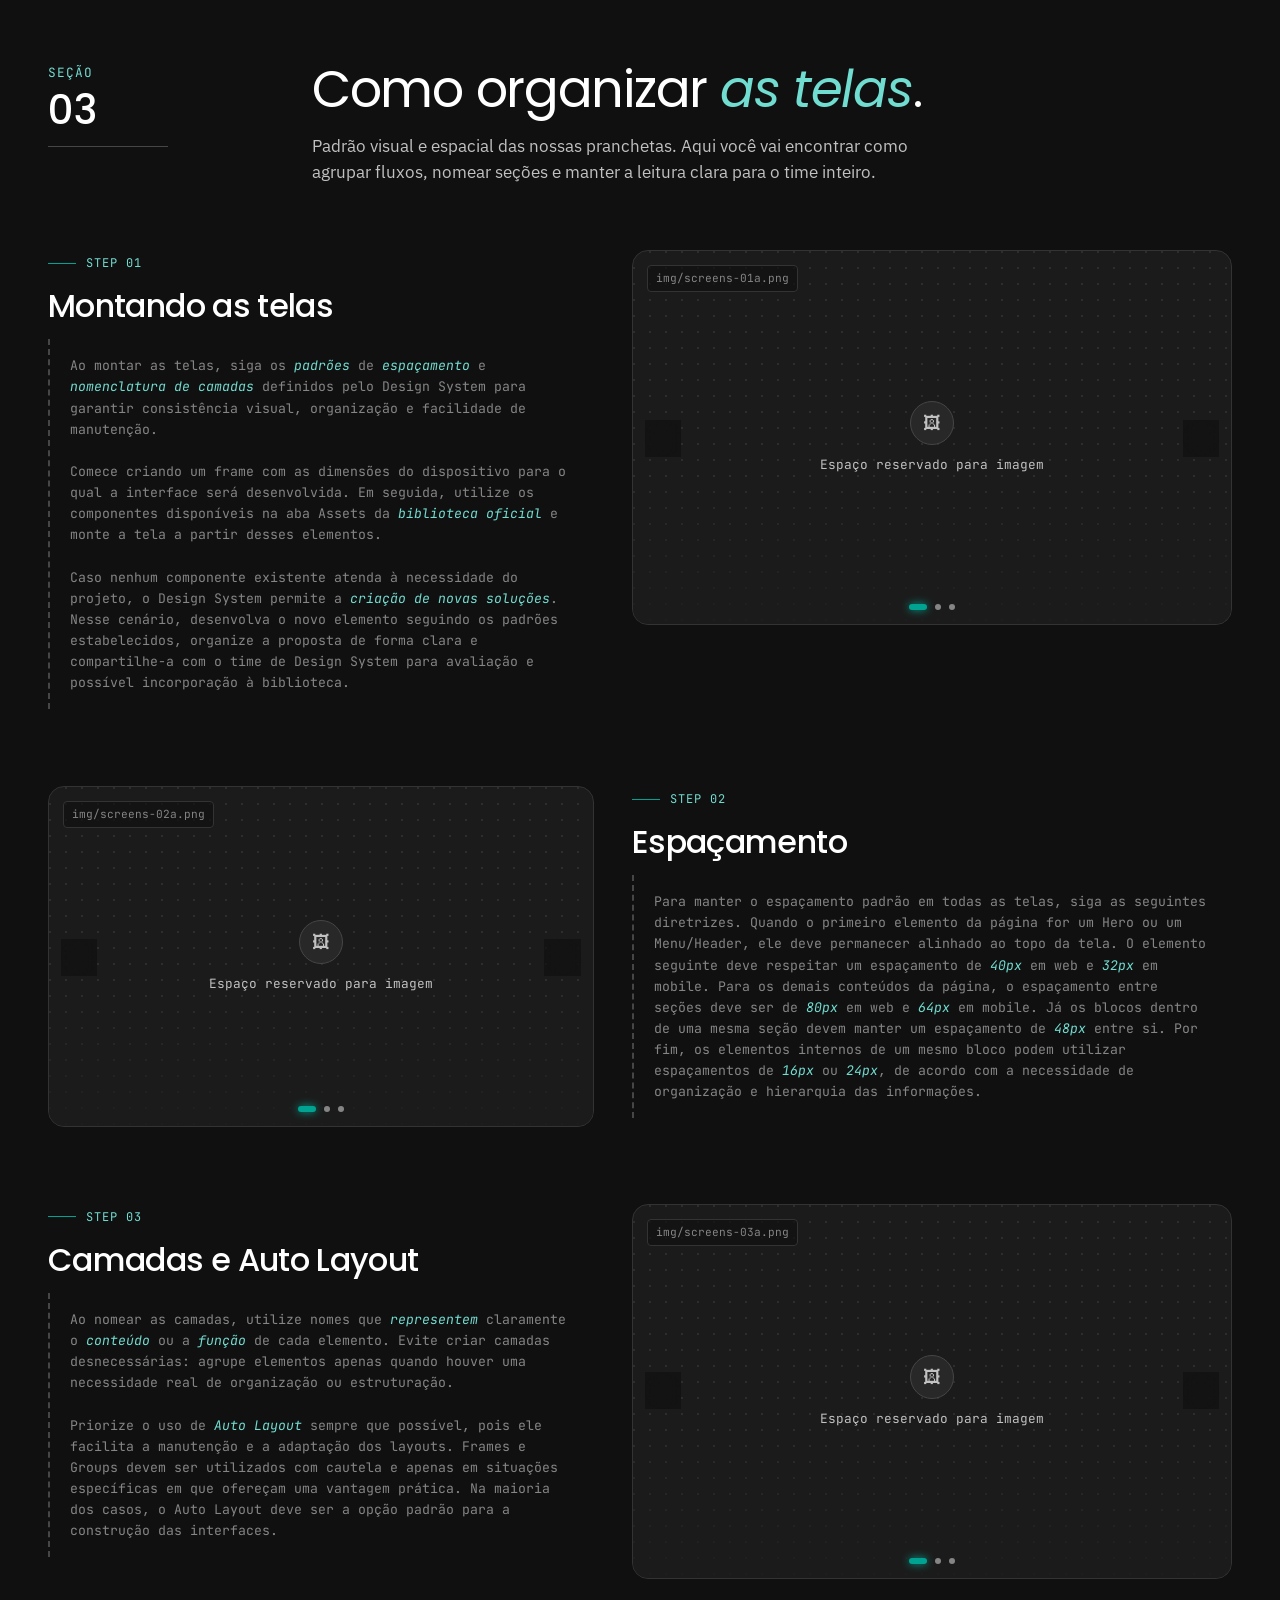
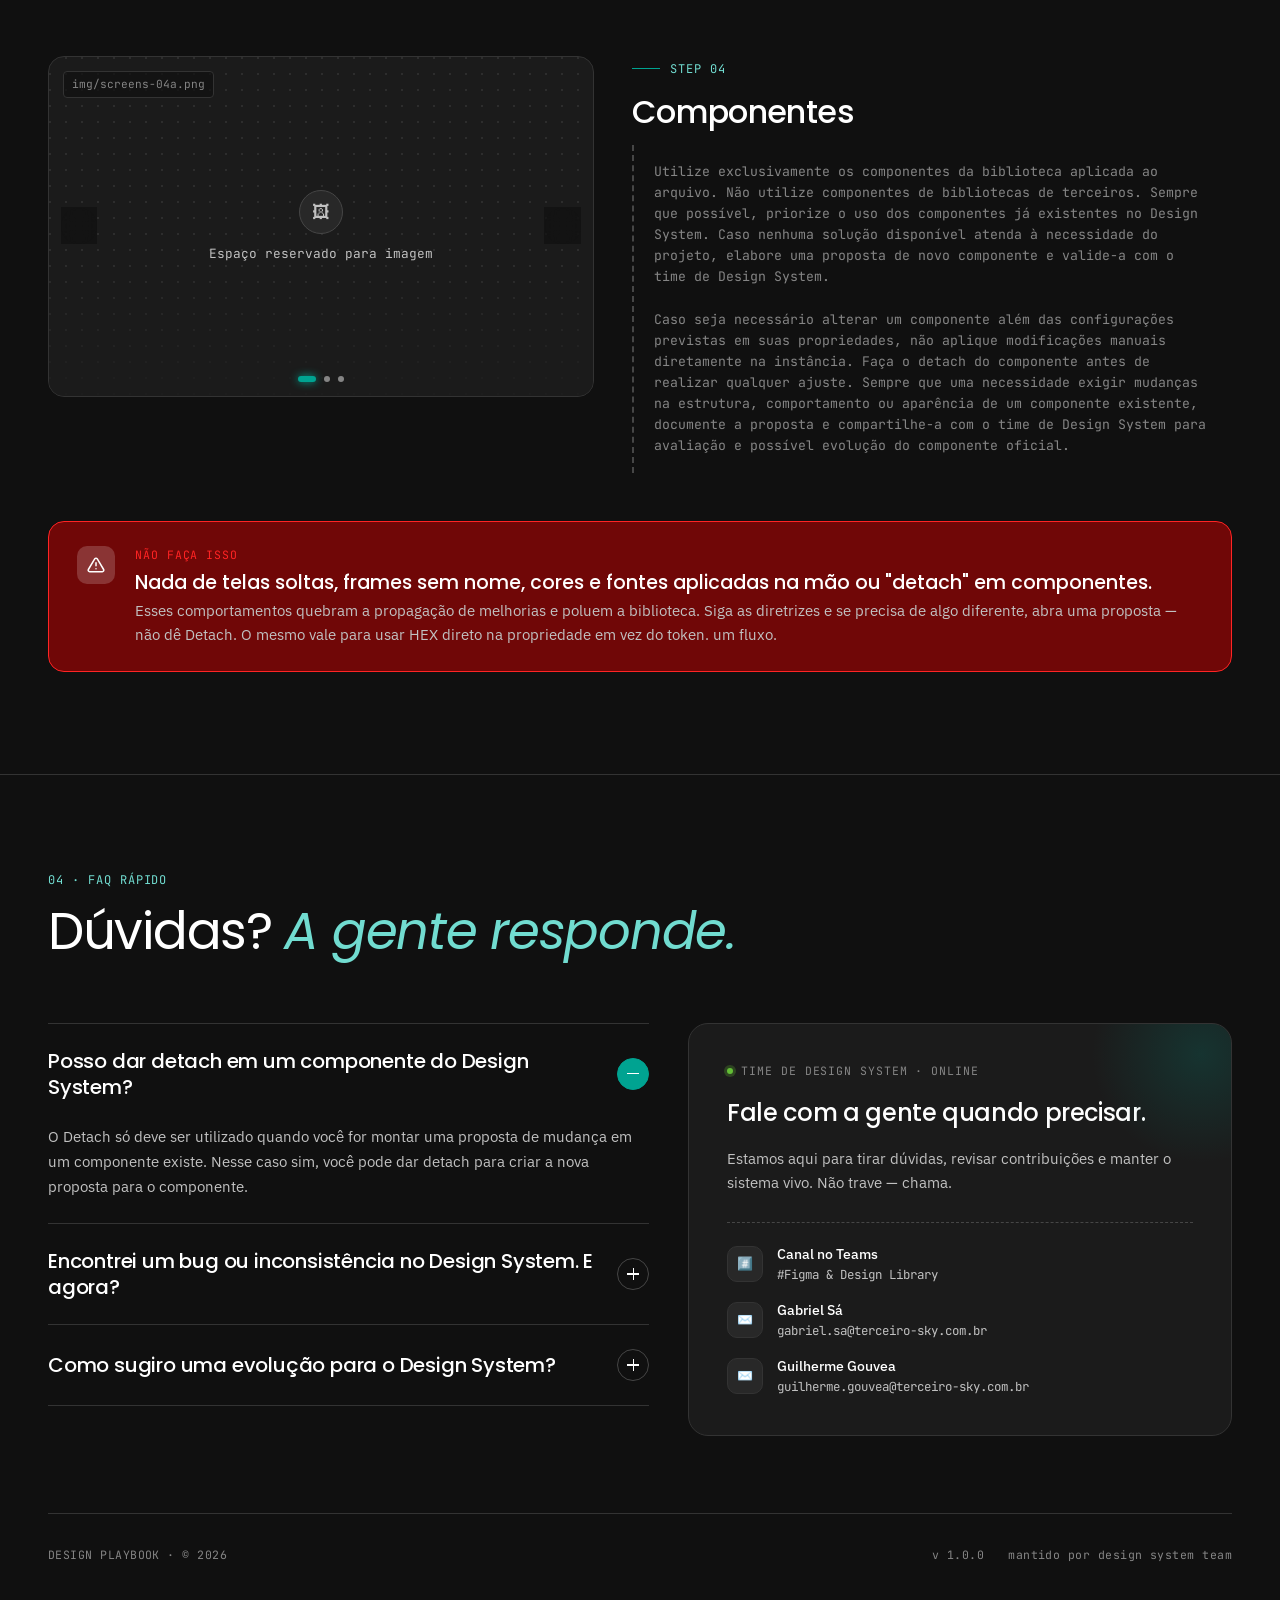
==== commit 454115ae: "added three new images to the img folder and updated the index.html file to use these images in a ca" ====
--- a/index.html
+++ b/index.html
@@ -1438,13 +1438,13 @@
           <div class="step__media">
             <div class="carousel__track">
               <div class="carousel__slide">
-                <img src="img/setup-01a.png" alt="Bibliotecas - slide 1" style="width:100%;height:100%;object-fit:contain;">
-              </div>
-              <div class="carousel__slide">
-                <img src="img/setup-01b.png" alt="Bibliotecas - slide 2" style="width:100%;height:100%;object-fit:contain;">
-              </div>
-              <div class="carousel__slide">
-                <img src="img/setup-01c.png" alt="Bibliotecas - slide 3" style="width:100%;height:100%;object-fit:contain;">
+                <img src="img/setup-01a.png" alt="Bibliotecas - slide 1" style="width:100%;height:100%;object-fit:cover;">
+              </div>
+              <div class="carousel__slide">
+                <img src="img/setup-01b.png" alt="Bibliotecas - slide 2" style="width:100%;height:100%;object-fit:cover;">
+              </div>
+              <div class="carousel__slide">
+                <img src="img/setup-01c.png" alt="Bibliotecas - slide 3" style="width:100%;height:100%;object-fit:cover;">
               </div>
             </div>
             <button class="carousel__btn carousel__btn--prev" aria-label="Anterior">
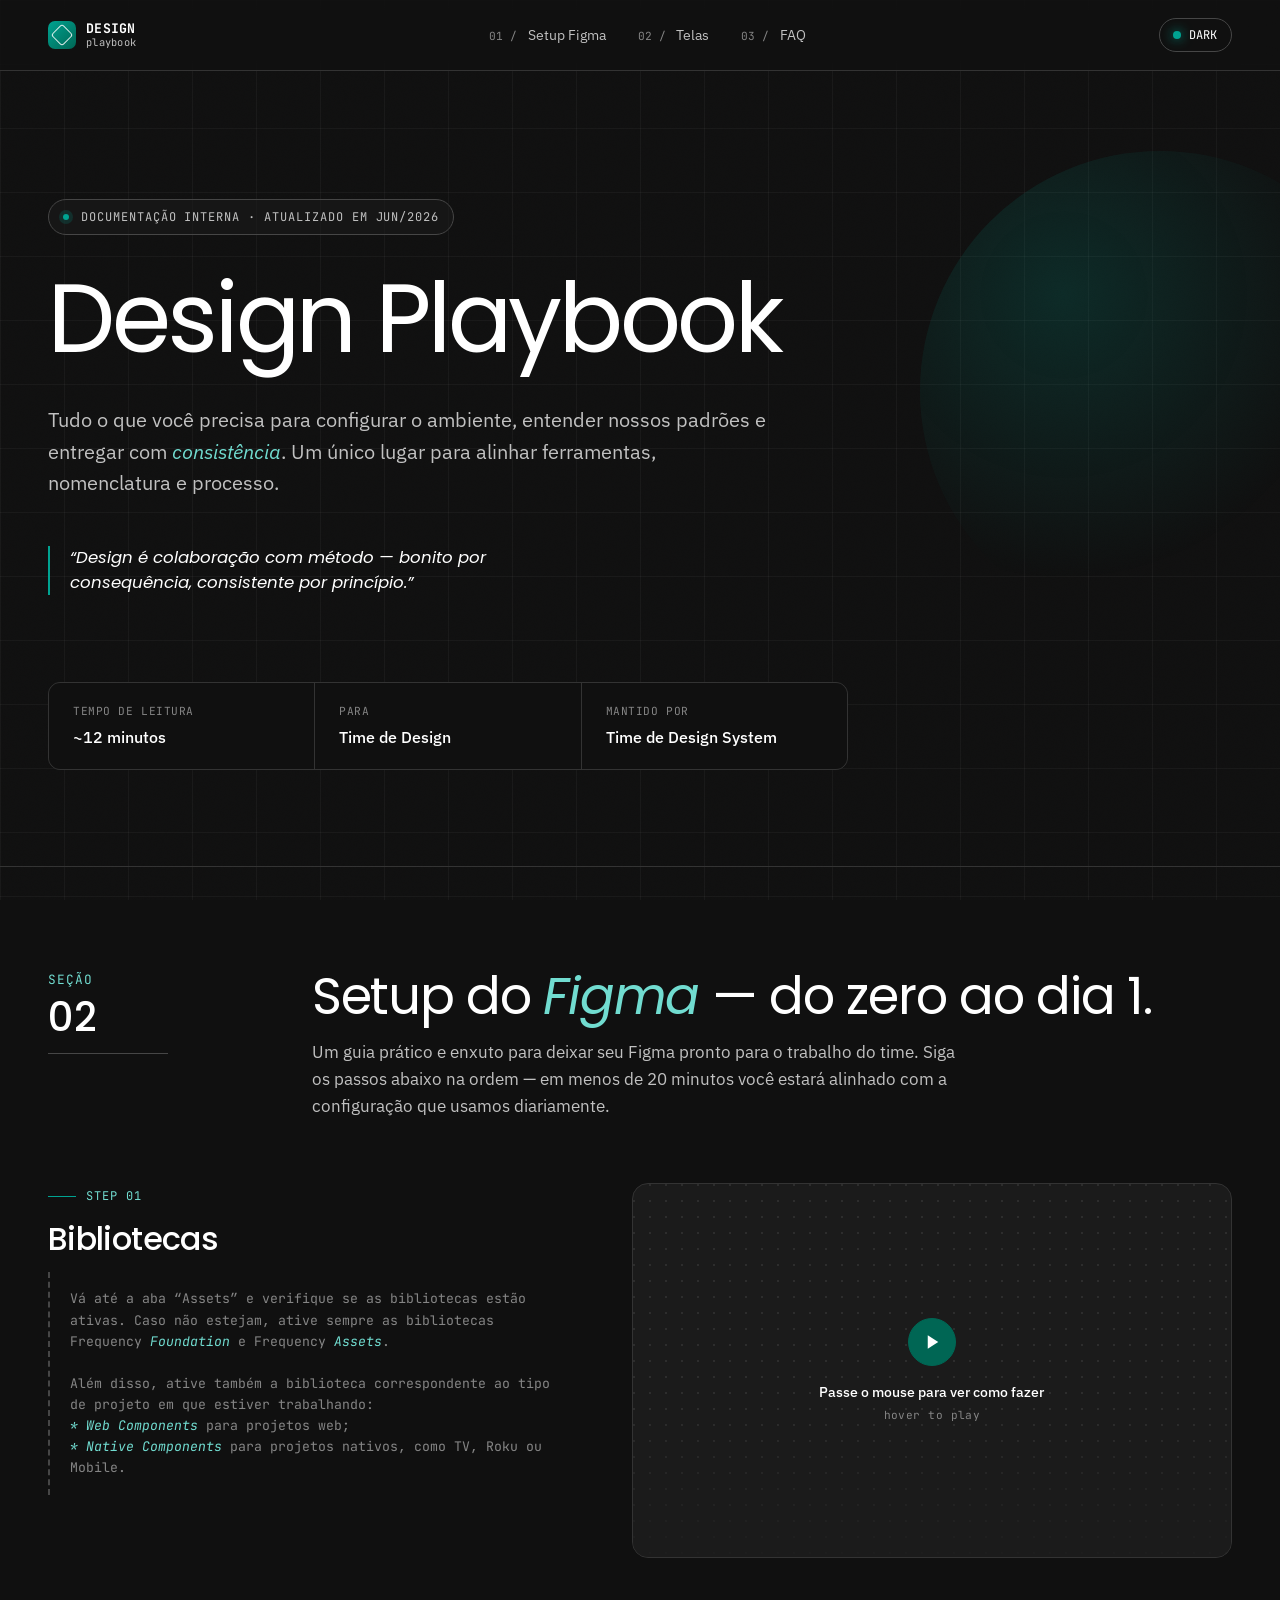
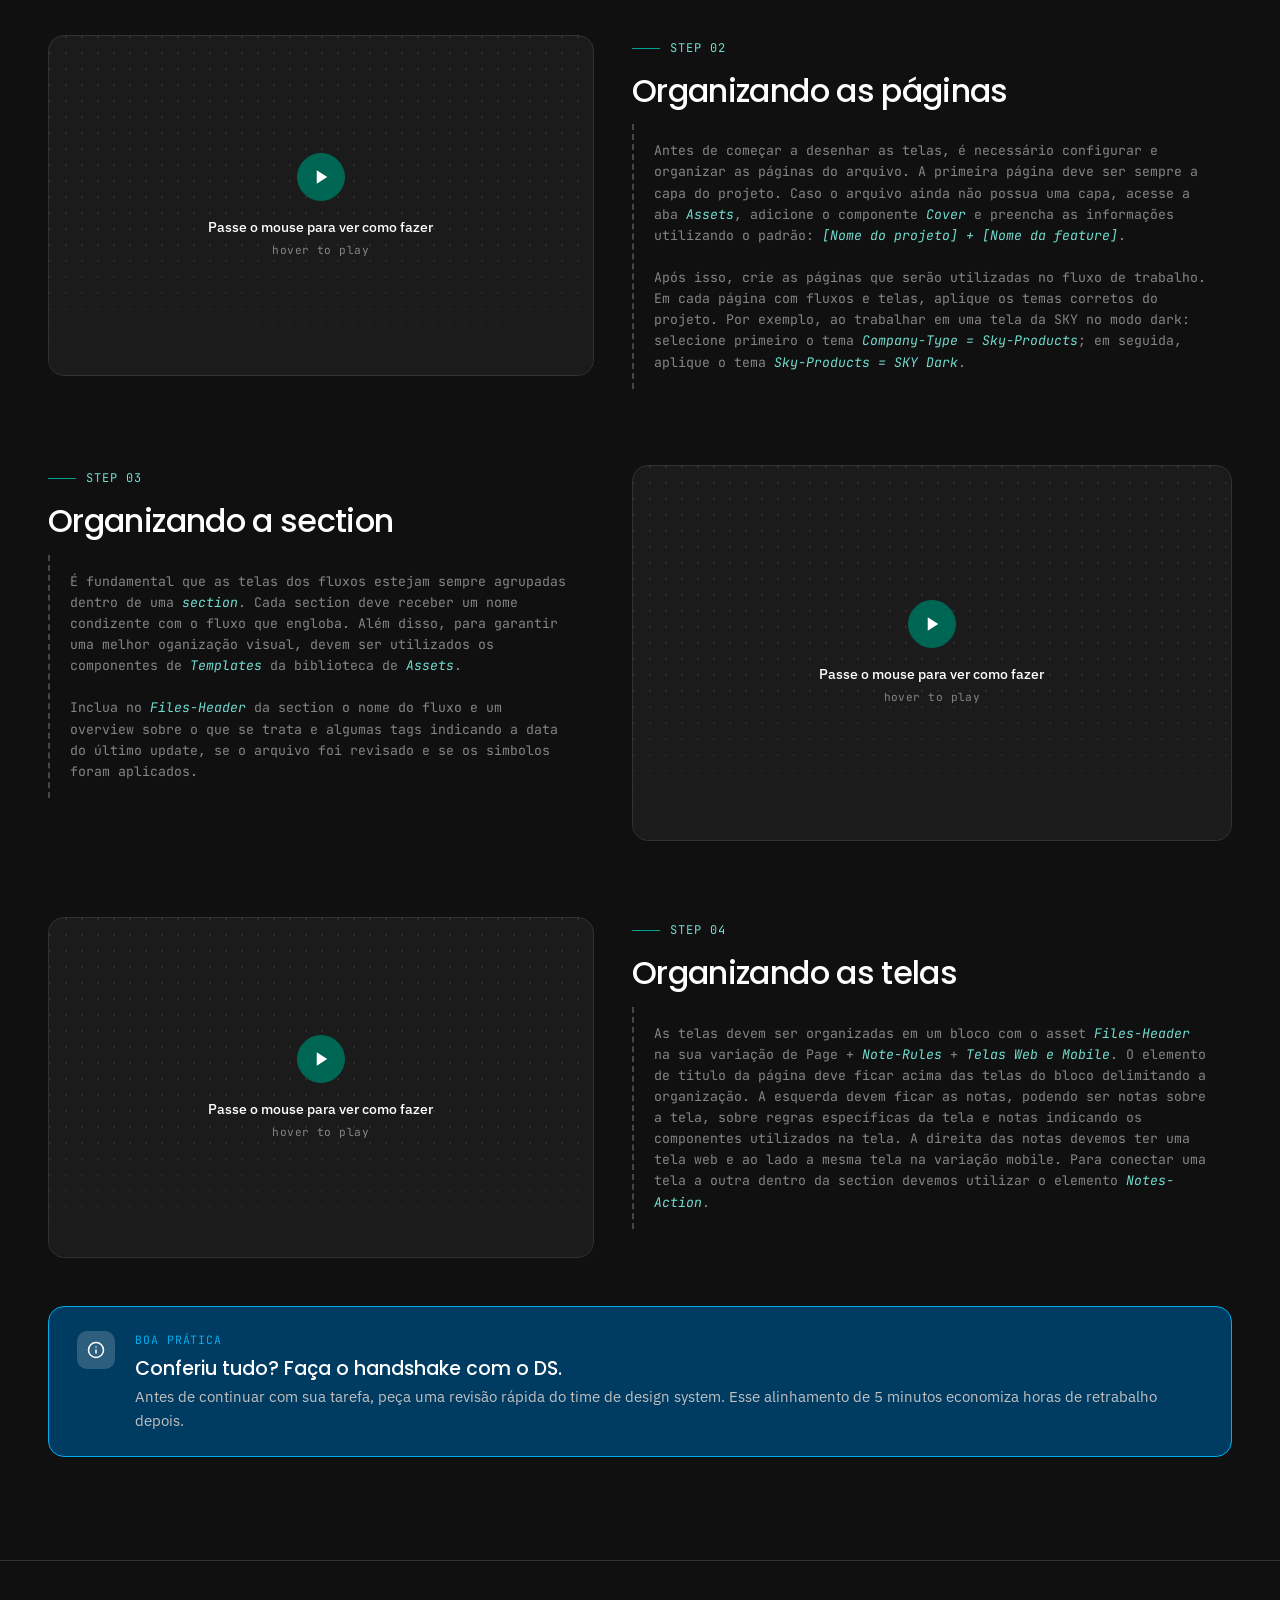
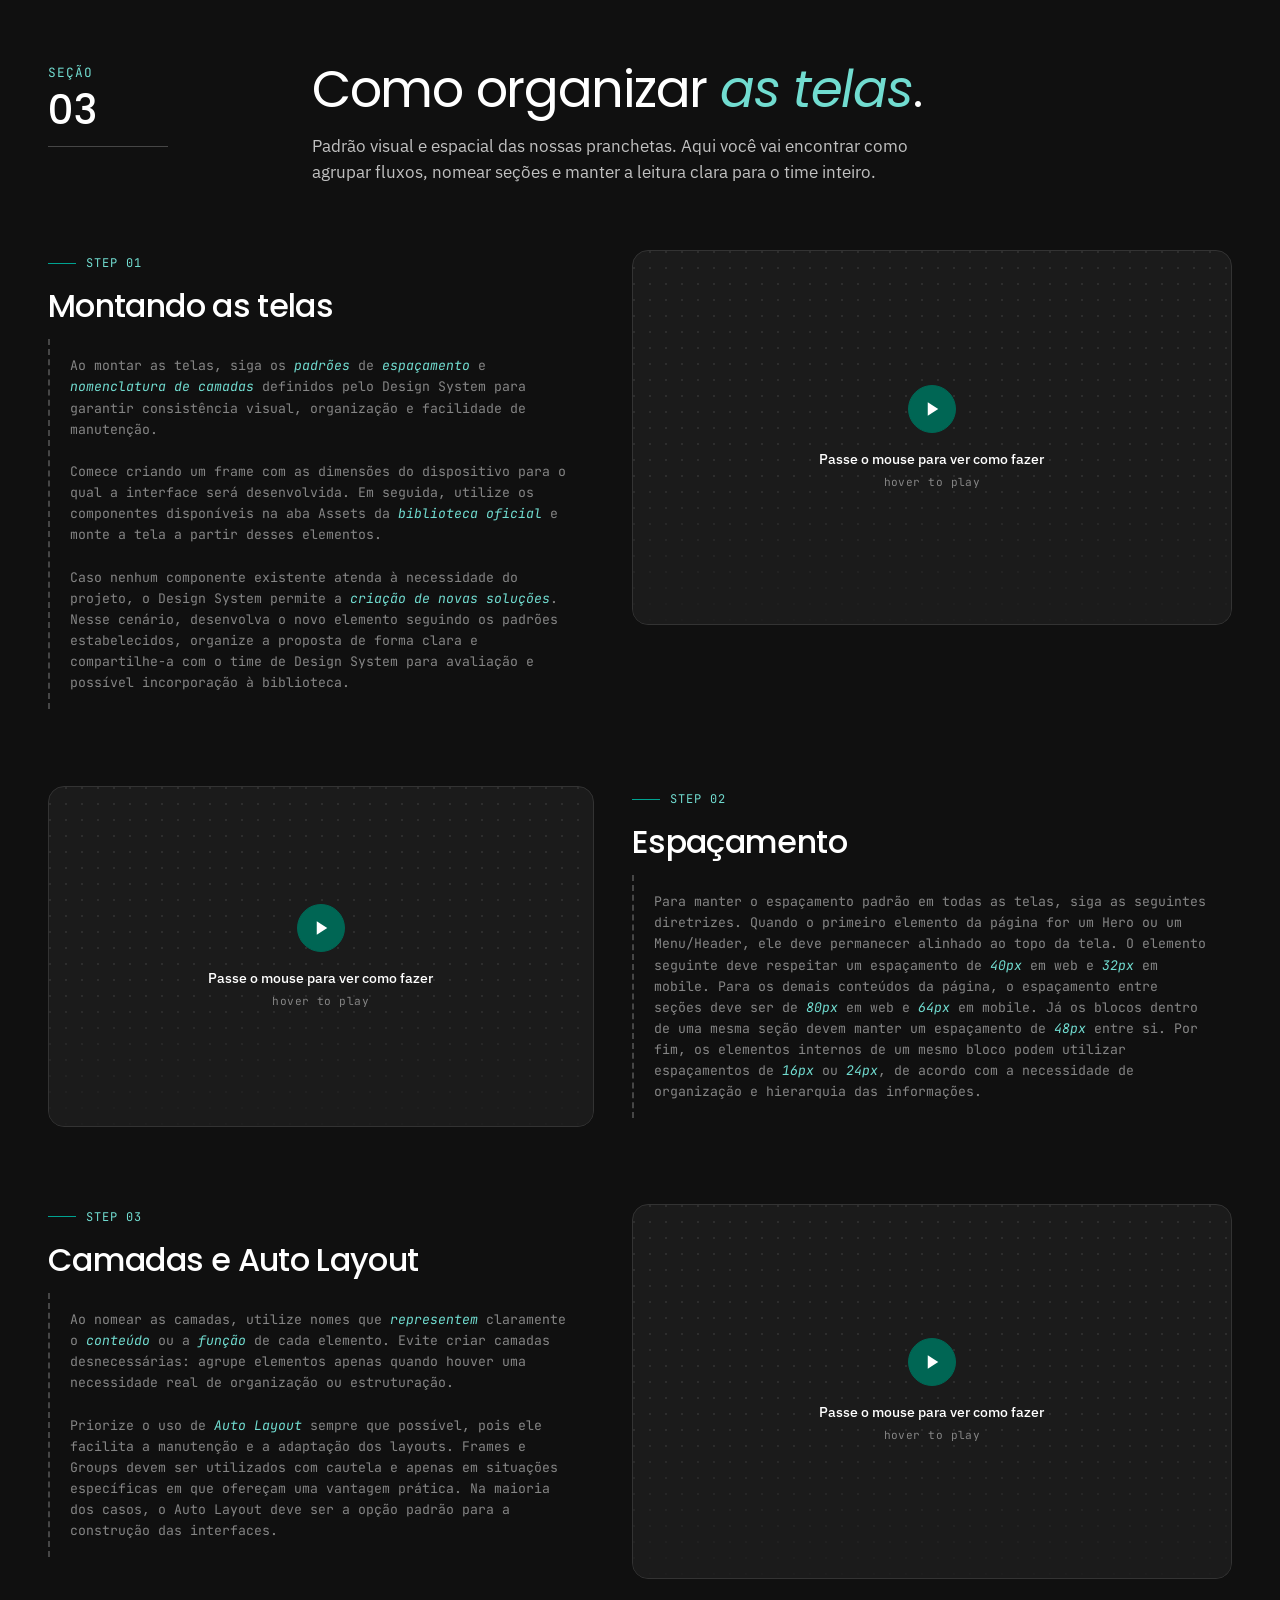
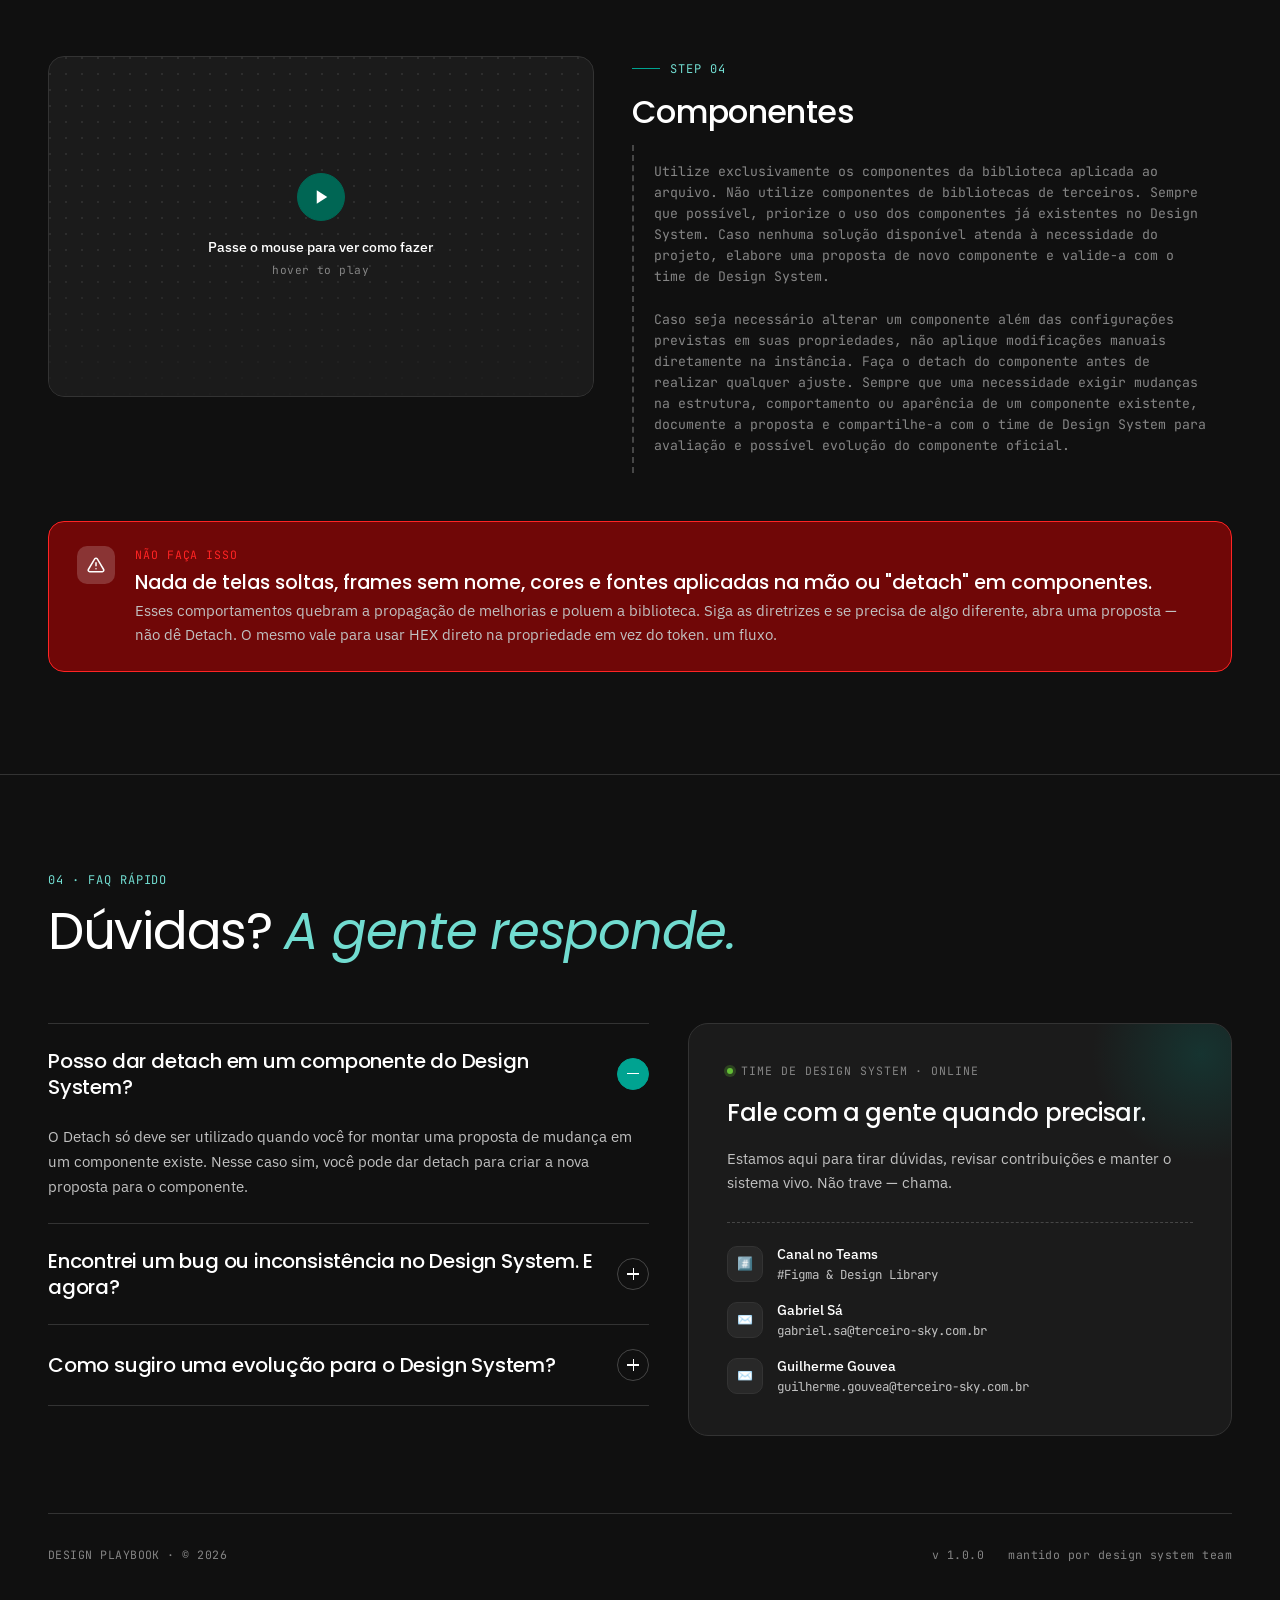
==== commit b33c567a: "changed the carousel images from png to gif, and added the "Passe o mouse para ver como fazer" hint " ====
--- a/index.html
+++ b/index.html
@@ -656,6 +656,83 @@
     border: 1px solid var(--border-secondary);
   }
 
+  /* GIF on hover */
+  .step__media--gif {
+    cursor: pointer;
+  }
+
+  .step__media--gif .step__media-img {
+    position: absolute;
+    inset: 0;
+    width: 100%;
+    height: 100%;
+    object-fit: contain;
+    opacity: 0;
+    transition: opacity 0.2s;
+  }
+
+  .step__media--gif.is-playing .step__media-img {
+    opacity: 1;
+  }
+
+  .step__media-gif-hint {
+    position: absolute;
+    inset: 0;
+    display: flex;
+    flex-direction: column;
+    align-items: center;
+    justify-content: center;
+    gap: 1rem;
+    pointer-events: none;
+    z-index: 2;
+    transition: opacity 0.2s;
+    padding: 1.5rem;
+  }
+
+  .step__media-gif-hint__icon {
+    width: 48px;
+    height: 48px;
+    border-radius: 50%;
+    background: var(--main-bg-primary);
+    border: 1px solid var(--main-border);
+    display: grid;
+    place-items: center;
+    flex-shrink: 0;
+  }
+
+  .step__media-gif-hint__icon svg {
+    width: 18px;
+    height: 18px;
+    margin-left: 2px;
+  }
+
+  .step__media-gif-hint__text {
+    display: flex;
+    flex-direction: column;
+    align-items: center;
+    gap: 0.25rem;
+    text-align: center;
+  }
+
+  .step__media-gif-hint__label {
+    font-family: 'IBM Plex Sans', sans-serif;
+    font-size: 0.875rem;
+    font-weight: 500;
+    color: var(--text-primary);
+  }
+
+  .step__media-gif-hint__sub {
+    font-family: 'JetBrains Mono', monospace;
+    font-size: 0.7rem;
+    color: var(--text-disable);
+    letter-spacing: 0.04em;
+  }
+
+  .step__media--gif:hover .step__media-gif-hint,
+  .step__media--gif.is-playing .step__media-gif-hint {
+    opacity: 0;
+  }
+
   /* ============================================
      CAROUSEL
      ============================================ */
@@ -1435,28 +1512,16 @@
               </p>
             </div>
           </div>
-          <div class="step__media">
-            <div class="carousel__track">
-              <div class="carousel__slide">
-                <img src="img/setup-01a.png" alt="Bibliotecas - slide 1" style="width:100%;height:100%;object-fit:cover;">
+          <div class="step__media step__media--gif" data-gif="img/setup-01a.gif">
+            <img class="step__media-img" alt="Bibliotecas" style="object-fit: fill;">
+            <div class="step__media-gif-hint" aria-hidden="true">
+              <div class="step__media-gif-hint__icon">
+                <svg viewBox="0 0 24 24" fill="none"><polygon points="5 3 19 12 5 21 5 3" fill="white"/></svg>
               </div>
-              <div class="carousel__slide">
-                <img src="img/setup-01b.png" alt="Bibliotecas - slide 2" style="width:100%;height:100%;object-fit:cover;">
+              <div class="step__media-gif-hint__text">
+                <span class="step__media-gif-hint__label">Passe o mouse para ver como fazer</span>
+                <span class="step__media-gif-hint__sub">hover to play</span>
               </div>
-              <div class="carousel__slide">
-                <img src="img/setup-01c.png" alt="Bibliotecas - slide 3" style="width:100%;height:100%;object-fit:cover;">
-              </div>
-            </div>
-            <button class="carousel__btn carousel__btn--prev" aria-label="Anterior">
-              <svg viewBox="0 0 24 24"><polyline points="15 18 9 12 15 6"/></svg>
-            </button>
-            <button class="carousel__btn carousel__btn--next" aria-label="Próximo">
-              <svg viewBox="0 0 24 24"><polyline points="9 18 15 12 9 6"/></svg>
-            </button>
-            <div class="carousel__dots">
-              <button class="carousel__dot carousel__dot--active" aria-label="Slide 1"></button>
-              <button class="carousel__dot" aria-label="Slide 2"></button>
-              <button class="carousel__dot" aria-label="Slide 3"></button>
             </div>
           </div>
         </article>
@@ -1477,40 +1542,16 @@
               </p>
             </div>
           </div>
-          <div class="step__media">
-            <div class="carousel__track">
-              <div class="carousel__slide">
-                <span class="step__media-corner">img/setup-02a.png</span>
-                <div class="step__media-label">
-                  <div class="step__media-label-icon">🖼</div>
-                  Espaço reservado para imagem
-                </div>
+          <div class="step__media step__media--gif" data-gif="img/setup-02a.gif">
+            <img class="step__media-img" alt="Organizando as páginas" style="object-fit: fill;">
+            <div class="step__media-gif-hint" aria-hidden="true">
+              <div class="step__media-gif-hint__icon">
+                <svg viewBox="0 0 24 24" fill="none"><polygon points="5 3 19 12 5 21 5 3" fill="white"/></svg>
               </div>
-              <div class="carousel__slide">
-                <span class="step__media-corner">img/setup-02b.png</span>
-                <div class="step__media-label">
-                  <div class="step__media-label-icon">🖼</div>
-                  Espaço reservado para imagem
-                </div>
+              <div class="step__media-gif-hint__text">
+                <span class="step__media-gif-hint__label">Passe o mouse para ver como fazer</span>
+                <span class="step__media-gif-hint__sub">hover to play</span>
               </div>
-              <div class="carousel__slide">
-                <span class="step__media-corner">img/setup-02c.png</span>
-                <div class="step__media-label">
-                  <div class="step__media-label-icon">🖼</div>
-                  Espaço reservado para imagem
-                </div>
-              </div>
-            </div>
-            <button class="carousel__btn carousel__btn--prev" aria-label="Anterior">
-              <svg viewBox="0 0 24 24"><polyline points="15 18 9 12 15 6"/></svg>
-            </button>
-            <button class="carousel__btn carousel__btn--next" aria-label="Próximo">
-              <svg viewBox="0 0 24 24"><polyline points="9 18 15 12 9 6"/></svg>
-            </button>
-            <div class="carousel__dots">
-              <button class="carousel__dot carousel__dot--active" aria-label="Slide 1"></button>
-              <button class="carousel__dot" aria-label="Slide 2"></button>
-              <button class="carousel__dot" aria-label="Slide 3"></button>
             </div>
           </div>
         </article>
@@ -1529,40 +1570,16 @@
               </p> 
             </div>
           </div>
-          <div class="step__media">
-            <div class="carousel__track">
-              <div class="carousel__slide">
-                <span class="step__media-corner">img/setup-03a.png</span>
-                <div class="step__media-label">
-                  <div class="step__media-label-icon">🖼</div>
-                  Espaço reservado para imagem
-                </div>
+          <div class="step__media step__media--gif" data-gif="img/setup-03a.gif">
+            <img class="step__media-img" alt="Organizando a section" style="object-fit: fill;">
+            <div class="step__media-gif-hint" aria-hidden="true">
+              <div class="step__media-gif-hint__icon">
+                <svg viewBox="0 0 24 24" fill="none"><polygon points="5 3 19 12 5 21 5 3" fill="white"/></svg>
               </div>
-              <div class="carousel__slide">
-                <span class="step__media-corner">img/setup-03b.png</span>
-                <div class="step__media-label">
-                  <div class="step__media-label-icon">🖼</div>
-                  Espaço reservado para imagem
-                </div>
+              <div class="step__media-gif-hint__text">
+                <span class="step__media-gif-hint__label">Passe o mouse para ver como fazer</span>
+                <span class="step__media-gif-hint__sub">hover to play</span>
               </div>
-              <div class="carousel__slide">
-                <span class="step__media-corner">img/setup-03c.png</span>
-                <div class="step__media-label">
-                  <div class="step__media-label-icon">🖼</div>
-                  Espaço reservado para imagem
-                </div>
-              </div>
-            </div>
-            <button class="carousel__btn carousel__btn--prev" aria-label="Anterior">
-              <svg viewBox="0 0 24 24"><polyline points="15 18 9 12 15 6"/></svg>
-            </button>
-            <button class="carousel__btn carousel__btn--next" aria-label="Próximo">
-              <svg viewBox="0 0 24 24"><polyline points="9 18 15 12 9 6"/></svg>
-            </button>
-            <div class="carousel__dots">
-              <button class="carousel__dot carousel__dot--active" aria-label="Slide 1"></button>
-              <button class="carousel__dot" aria-label="Slide 2"></button>
-              <button class="carousel__dot" aria-label="Slide 3"></button>
             </div>
           </div>
         </article>
@@ -1578,40 +1595,16 @@
               </p>
             </div>
           </div>
-          <div class="step__media">
-            <div class="carousel__track">
-              <div class="carousel__slide">
-                <span class="step__media-corner">img/setup-04a.png</span>
-                <div class="step__media-label">
-                  <div class="step__media-label-icon">🖼</div>
-                  Espaço reservado para imagem
-                </div>
+          <div class="step__media step__media--gif" data-gif="img/setup-04a.gif">
+            <img class="step__media-img" alt="Organizando as telas" style="object-fit: fill;">
+            <div class="step__media-gif-hint" aria-hidden="true">
+              <div class="step__media-gif-hint__icon">
+                <svg viewBox="0 0 24 24" fill="none"><polygon points="5 3 19 12 5 21 5 3" fill="white"/></svg>
               </div>
-              <div class="carousel__slide">
-                <span class="step__media-corner">img/setup-04b.png</span>
-                <div class="step__media-label">
-                  <div class="step__media-label-icon">🖼</div>
-                  Espaço reservado para imagem
-                </div>
+              <div class="step__media-gif-hint__text">
+                <span class="step__media-gif-hint__label">Passe o mouse para ver como fazer</span>
+                <span class="step__media-gif-hint__sub">hover to play</span>
               </div>
-              <div class="carousel__slide">
-                <span class="step__media-corner">img/setup-04c.png</span>
-                <div class="step__media-label">
-                  <div class="step__media-label-icon">🖼</div>
-                  Espaço reservado para imagem
-                </div>
-              </div>
-            </div>
-            <button class="carousel__btn carousel__btn--prev" aria-label="Anterior">
-              <svg viewBox="0 0 24 24"><polyline points="15 18 9 12 15 6"/></svg>
-            </button>
-            <button class="carousel__btn carousel__btn--next" aria-label="Próximo">
-              <svg viewBox="0 0 24 24"><polyline points="9 18 15 12 9 6"/></svg>
-            </button>
-            <div class="carousel__dots">
-              <button class="carousel__dot carousel__dot--active" aria-label="Slide 1"></button>
-              <button class="carousel__dot" aria-label="Slide 2"></button>
-              <button class="carousel__dot" aria-label="Slide 3"></button>
             </div>
           </div>
         </article>
@@ -1668,40 +1661,16 @@
               </p>
             </div>
           </div>
-          <div class="step__media">
-            <div class="carousel__track">
-              <div class="carousel__slide">
-                <span class="step__media-corner">img/screens-01a.png</span>
-                <div class="step__media-label">
-                  <div class="step__media-label-icon">🖼</div>
-                  Espaço reservado para imagem
-                </div>
+          <div class="step__media step__media--gif" data-gif="img/screens-01a.gif">
+            <img class="step__media-img" alt="Montando as telas" style="object-fit: fill;">
+            <div class="step__media-gif-hint" aria-hidden="true">
+              <div class="step__media-gif-hint__icon">
+                <svg viewBox="0 0 24 24" fill="none"><polygon points="5 3 19 12 5 21 5 3" fill="white"/></svg>
               </div>
-              <div class="carousel__slide">
-                <span class="step__media-corner">img/screens-01b.png</span>
-                <div class="step__media-label">
-                  <div class="step__media-label-icon">🖼</div>
-                  Espaço reservado para imagem
-                </div>
+              <div class="step__media-gif-hint__text">
+                <span class="step__media-gif-hint__label">Passe o mouse para ver como fazer</span>
+                <span class="step__media-gif-hint__sub">hover to play</span>
               </div>
-              <div class="carousel__slide">
-                <span class="step__media-corner">img/screens-01c.png</span>
-                <div class="step__media-label">
-                  <div class="step__media-label-icon">🖼</div>
-                  Espaço reservado para imagem
-                </div>
-              </div>
-            </div>
-            <button class="carousel__btn carousel__btn--prev" aria-label="Anterior">
-              <svg viewBox="0 0 24 24"><polyline points="15 18 9 12 15 6"/></svg>
-            </button>
-            <button class="carousel__btn carousel__btn--next" aria-label="Próximo">
-              <svg viewBox="0 0 24 24"><polyline points="9 18 15 12 9 6"/></svg>
-            </button>
-            <div class="carousel__dots">
-              <button class="carousel__dot carousel__dot--active" aria-label="Slide 1"></button>
-              <button class="carousel__dot" aria-label="Slide 2"></button>
-              <button class="carousel__dot" aria-label="Slide 3"></button>
             </div>
           </div>
         </article>
@@ -1716,40 +1685,16 @@
               </p>
             </div>
           </div>
-          <div class="step__media">
-            <div class="carousel__track">
-              <div class="carousel__slide">
-                <span class="step__media-corner">img/screens-02a.png</span>
-                <div class="step__media-label">
-                  <div class="step__media-label-icon">🖼</div>
-                  Espaço reservado para imagem
-                </div>
+          <div class="step__media step__media--gif" data-gif="img/screens-02a.gif">
+            <img class="step__media-img" alt="Espaçamento" style="object-fit: fill;">
+            <div class="step__media-gif-hint" aria-hidden="true">
+              <div class="step__media-gif-hint__icon">
+                <svg viewBox="0 0 24 24" fill="none"><polygon points="5 3 19 12 5 21 5 3" fill="white"/></svg>
               </div>
-              <div class="carousel__slide">
-                <span class="step__media-corner">img/screens-02b.png</span>
-                <div class="step__media-label">
-                  <div class="step__media-label-icon">🖼</div>
-                  Espaço reservado para imagem
-                </div>
+              <div class="step__media-gif-hint__text">
+                <span class="step__media-gif-hint__label">Passe o mouse para ver como fazer</span>
+                <span class="step__media-gif-hint__sub">hover to play</span>
               </div>
-              <div class="carousel__slide">
-                <span class="step__media-corner">img/screens-02c.png</span>
-                <div class="step__media-label">
-                  <div class="step__media-label-icon">🖼</div>
-                  Espaço reservado para imagem
-                </div>
-              </div>
-            </div>
-            <button class="carousel__btn carousel__btn--prev" aria-label="Anterior">
-              <svg viewBox="0 0 24 24"><polyline points="15 18 9 12 15 6"/></svg>
-            </button>
-            <button class="carousel__btn carousel__btn--next" aria-label="Próximo">
-              <svg viewBox="0 0 24 24"><polyline points="9 18 15 12 9 6"/></svg>
-            </button>
-            <div class="carousel__dots">
-              <button class="carousel__dot carousel__dot--active" aria-label="Slide 1"></button>
-              <button class="carousel__dot" aria-label="Slide 2"></button>
-              <button class="carousel__dot" aria-label="Slide 3"></button>
             </div>
           </div>
         </article>
@@ -1767,40 +1712,16 @@
               </p>
             </div>
           </div>
-          <div class="step__media">
-            <div class="carousel__track">
-              <div class="carousel__slide">
-                <span class="step__media-corner">img/screens-03a.png</span>
-                <div class="step__media-label">
-                  <div class="step__media-label-icon">🖼</div>
-                  Espaço reservado para imagem
-                </div>
+          <div class="step__media step__media--gif" data-gif="img/screens-03a.gif">
+            <img class="step__media-img" alt="Camadas e Auto Layout" style="object-fit: fill;">
+            <div class="step__media-gif-hint" aria-hidden="true">
+              <div class="step__media-gif-hint__icon">
+                <svg viewBox="0 0 24 24" fill="none"><polygon points="5 3 19 12 5 21 5 3" fill="white"/></svg>
               </div>
-              <div class="carousel__slide">
-                <span class="step__media-corner">img/screens-03b.png</span>
-                <div class="step__media-label">
-                  <div class="step__media-label-icon">🖼</div>
-                  Espaço reservado para imagem
-                </div>
+              <div class="step__media-gif-hint__text">
+                <span class="step__media-gif-hint__label">Passe o mouse para ver como fazer</span>
+                <span class="step__media-gif-hint__sub">hover to play</span>
               </div>
-              <div class="carousel__slide">
-                <span class="step__media-corner">img/screens-03c.png</span>
-                <div class="step__media-label">
-                  <div class="step__media-label-icon">🖼</div>
-                  Espaço reservado para imagem
-                </div>
-              </div>
-            </div>
-            <button class="carousel__btn carousel__btn--prev" aria-label="Anterior">
-              <svg viewBox="0 0 24 24"><polyline points="15 18 9 12 15 6"/></svg>
-            </button>
-            <button class="carousel__btn carousel__btn--next" aria-label="Próximo">
-              <svg viewBox="0 0 24 24"><polyline points="9 18 15 12 9 6"/></svg>
-            </button>
-            <div class="carousel__dots">
-              <button class="carousel__dot carousel__dot--active" aria-label="Slide 1"></button>
-              <button class="carousel__dot" aria-label="Slide 2"></button>
-              <button class="carousel__dot" aria-label="Slide 3"></button>
             </div>
           </div>
         </article>
@@ -1818,40 +1739,16 @@
               </p>
             </div>
           </div>
-          <div class="step__media">
-            <div class="carousel__track">
-              <div class="carousel__slide">
-                <span class="step__media-corner">img/screens-04a.png</span>
-                <div class="step__media-label">
-                  <div class="step__media-label-icon">🖼</div>
-                  Espaço reservado para imagem
-                </div>
+          <div class="step__media step__media--gif" data-gif="img/screens-04a.gif">
+            <img class="step__media-img" alt="Componentes" style="object-fit: fill;">
+            <div class="step__media-gif-hint" aria-hidden="true">
+              <div class="step__media-gif-hint__icon">
+                <svg viewBox="0 0 24 24" fill="none"><polygon points="5 3 19 12 5 21 5 3" fill="white"/></svg>
               </div>
-              <div class="carousel__slide">
-                <span class="step__media-corner">img/screens-04b.png</span>
-                <div class="step__media-label">
-                  <div class="step__media-label-icon">🖼</div>
-                  Espaço reservado para imagem
-                </div>
+              <div class="step__media-gif-hint__text">
+                <span class="step__media-gif-hint__label">Passe o mouse para ver como fazer</span>
+                <span class="step__media-gif-hint__sub">hover to play</span>
               </div>
-              <div class="carousel__slide">
-                <span class="step__media-corner">img/screens-04c.png</span>
-                <div class="step__media-label">
-                  <div class="step__media-label-icon">🖼</div>
-                  Espaço reservado para imagem
-                </div>
-              </div>
-            </div>
-            <button class="carousel__btn carousel__btn--prev" aria-label="Anterior">
-              <svg viewBox="0 0 24 24"><polyline points="15 18 9 12 15 6"/></svg>
-            </button>
-            <button class="carousel__btn carousel__btn--next" aria-label="Próximo">
-              <svg viewBox="0 0 24 24"><polyline points="9 18 15 12 9 6"/></svg>
-            </button>
-            <div class="carousel__dots">
-              <button class="carousel__dot carousel__dot--active" aria-label="Slide 1"></button>
-              <button class="carousel__dot" aria-label="Slide 2"></button>
-              <button class="carousel__dot" aria-label="Slide 3"></button>
             </div>
           </div>
         </article>
@@ -1979,24 +1876,18 @@
       setTheme(next);
     });
 
-    // ===== Carousels =====
-    document.querySelectorAll('.step__media').forEach(container => {
-      const track = container.querySelector('.carousel__track');
-      const slides = container.querySelectorAll('.carousel__slide');
-      const dots = container.querySelectorAll('.carousel__dot');
-      const prevBtn = container.querySelector('.carousel__btn--prev');
-      const nextBtn = container.querySelector('.carousel__btn--next');
-      let current = 0;
-
-      function goTo(index) {
-        current = (index + slides.length) % slides.length;
-        track.style.transform = `translateX(-${current * 100}%)`;
-        dots.forEach((d, i) => d.classList.toggle('carousel__dot--active', i === current));
-      }
-
-      prevBtn.addEventListener('click', () => goTo(current - 1));
-      nextBtn.addEventListener('click', () => goTo(current + 1));
-      dots.forEach((dot, i) => dot.addEventListener('click', () => goTo(i)));
+    // ===== GIF on hover =====
+    document.querySelectorAll('.step__media--gif').forEach(el => {
+      const img = el.querySelector('.step__media-img');
+      const gif = el.dataset.gif;
+      el.addEventListener('mouseenter', () => {
+        img.src = gif;
+        el.classList.add('is-playing');
+      });
+      el.addEventListener('mouseleave', () => {
+        img.removeAttribute('src');
+        el.classList.remove('is-playing');
+      });
     });
 
     // ===== Scroll reveal =====
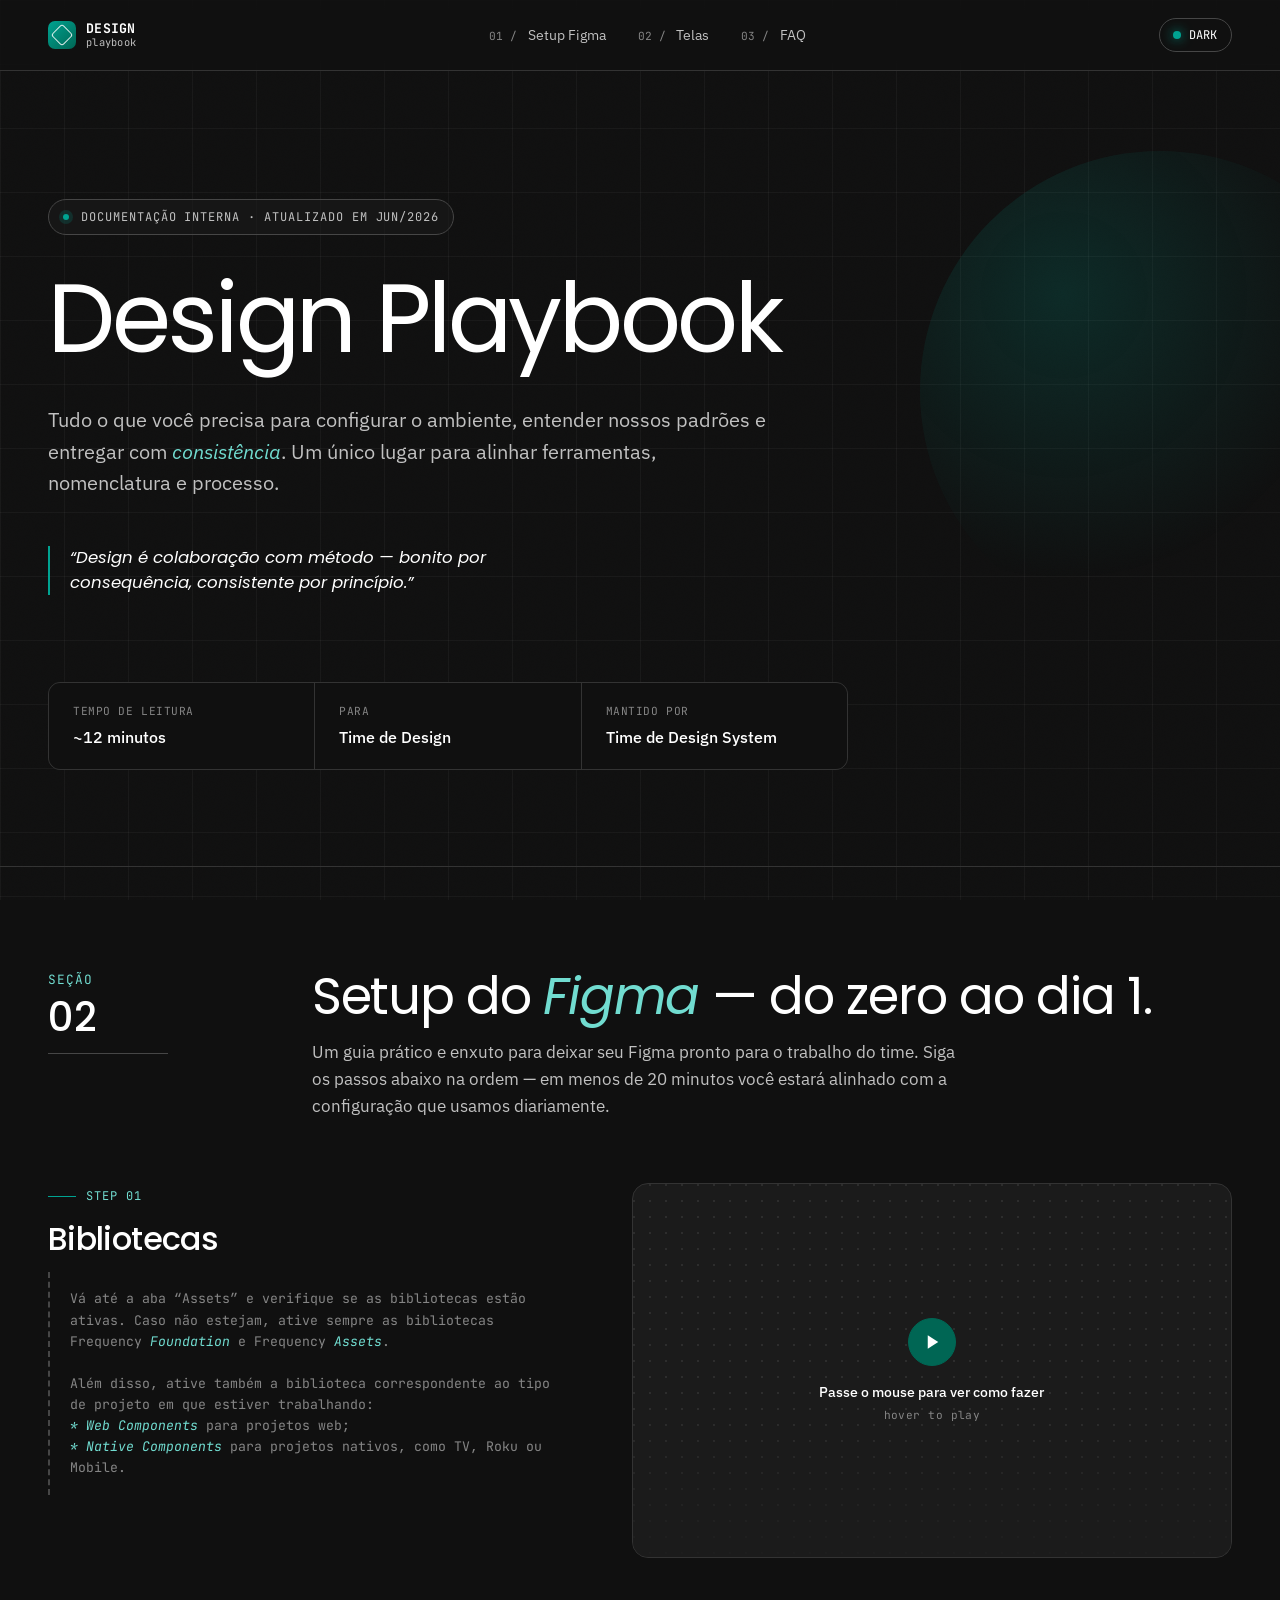
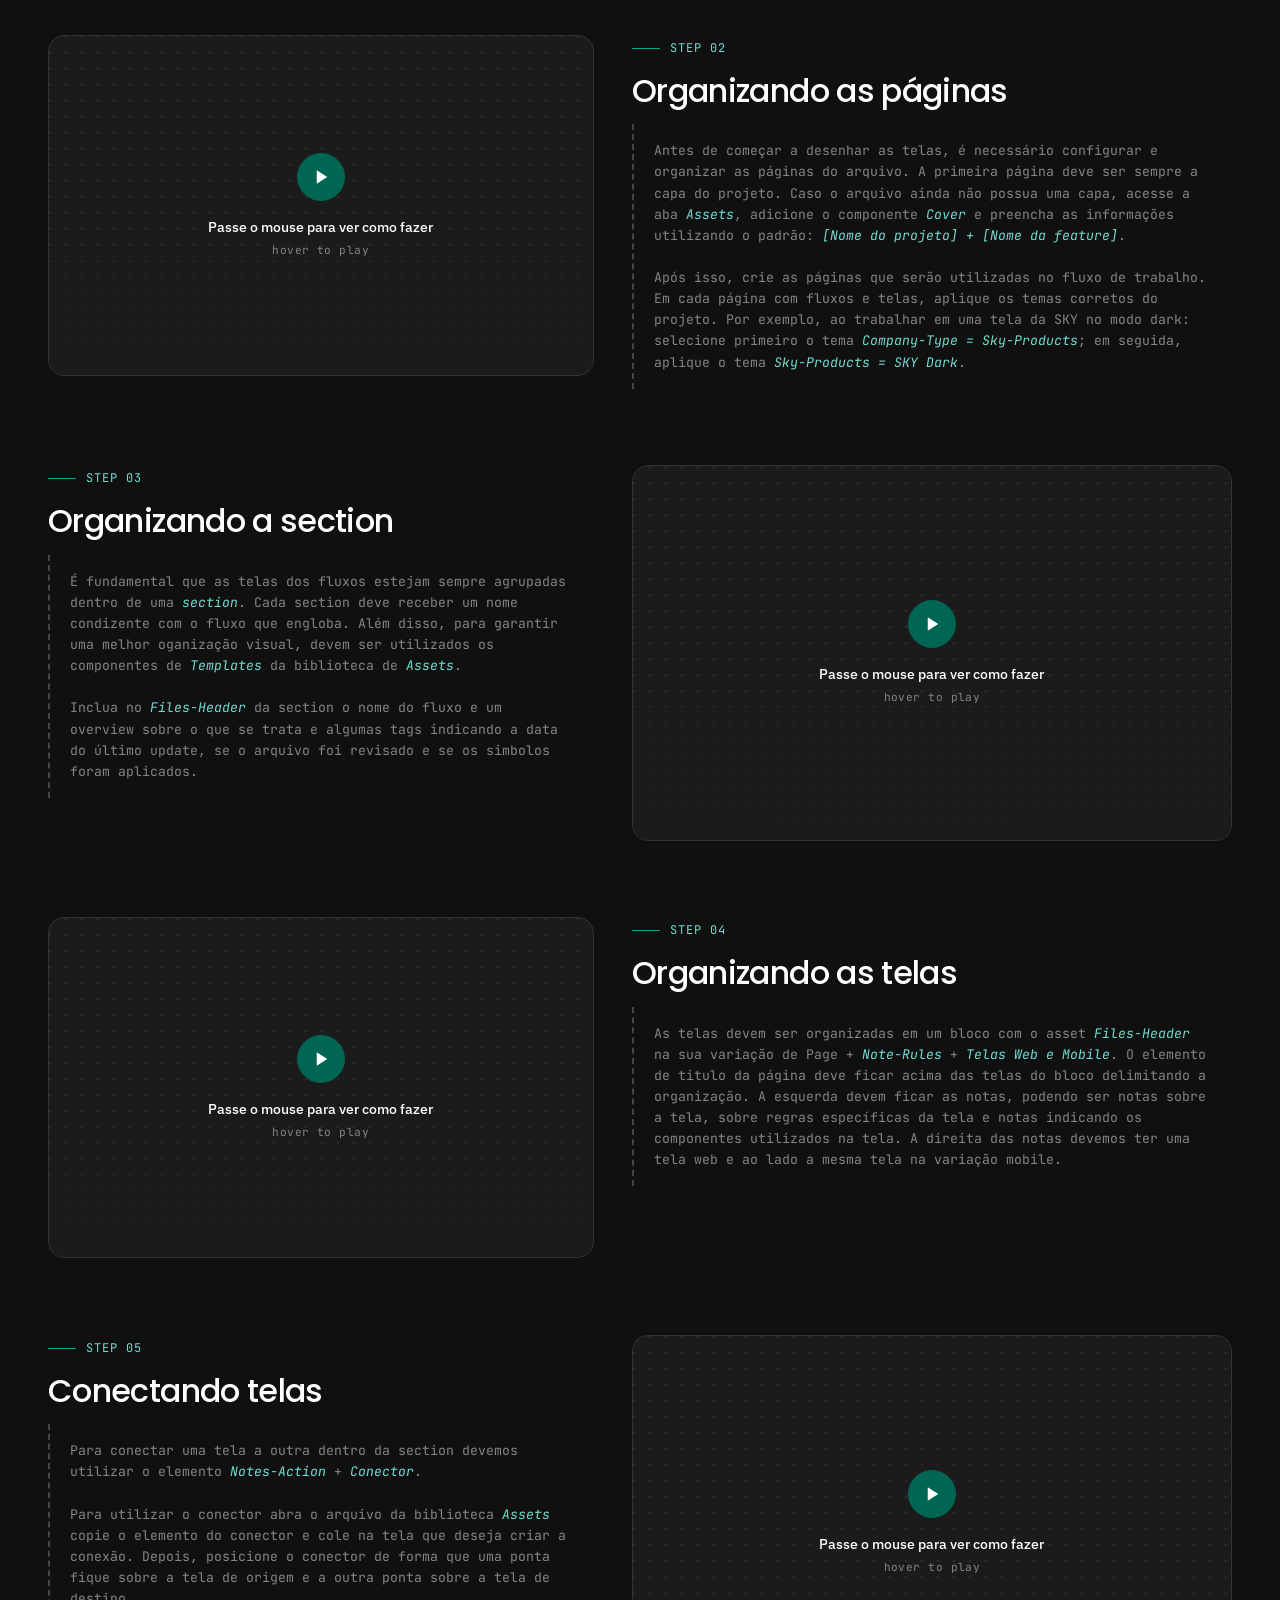
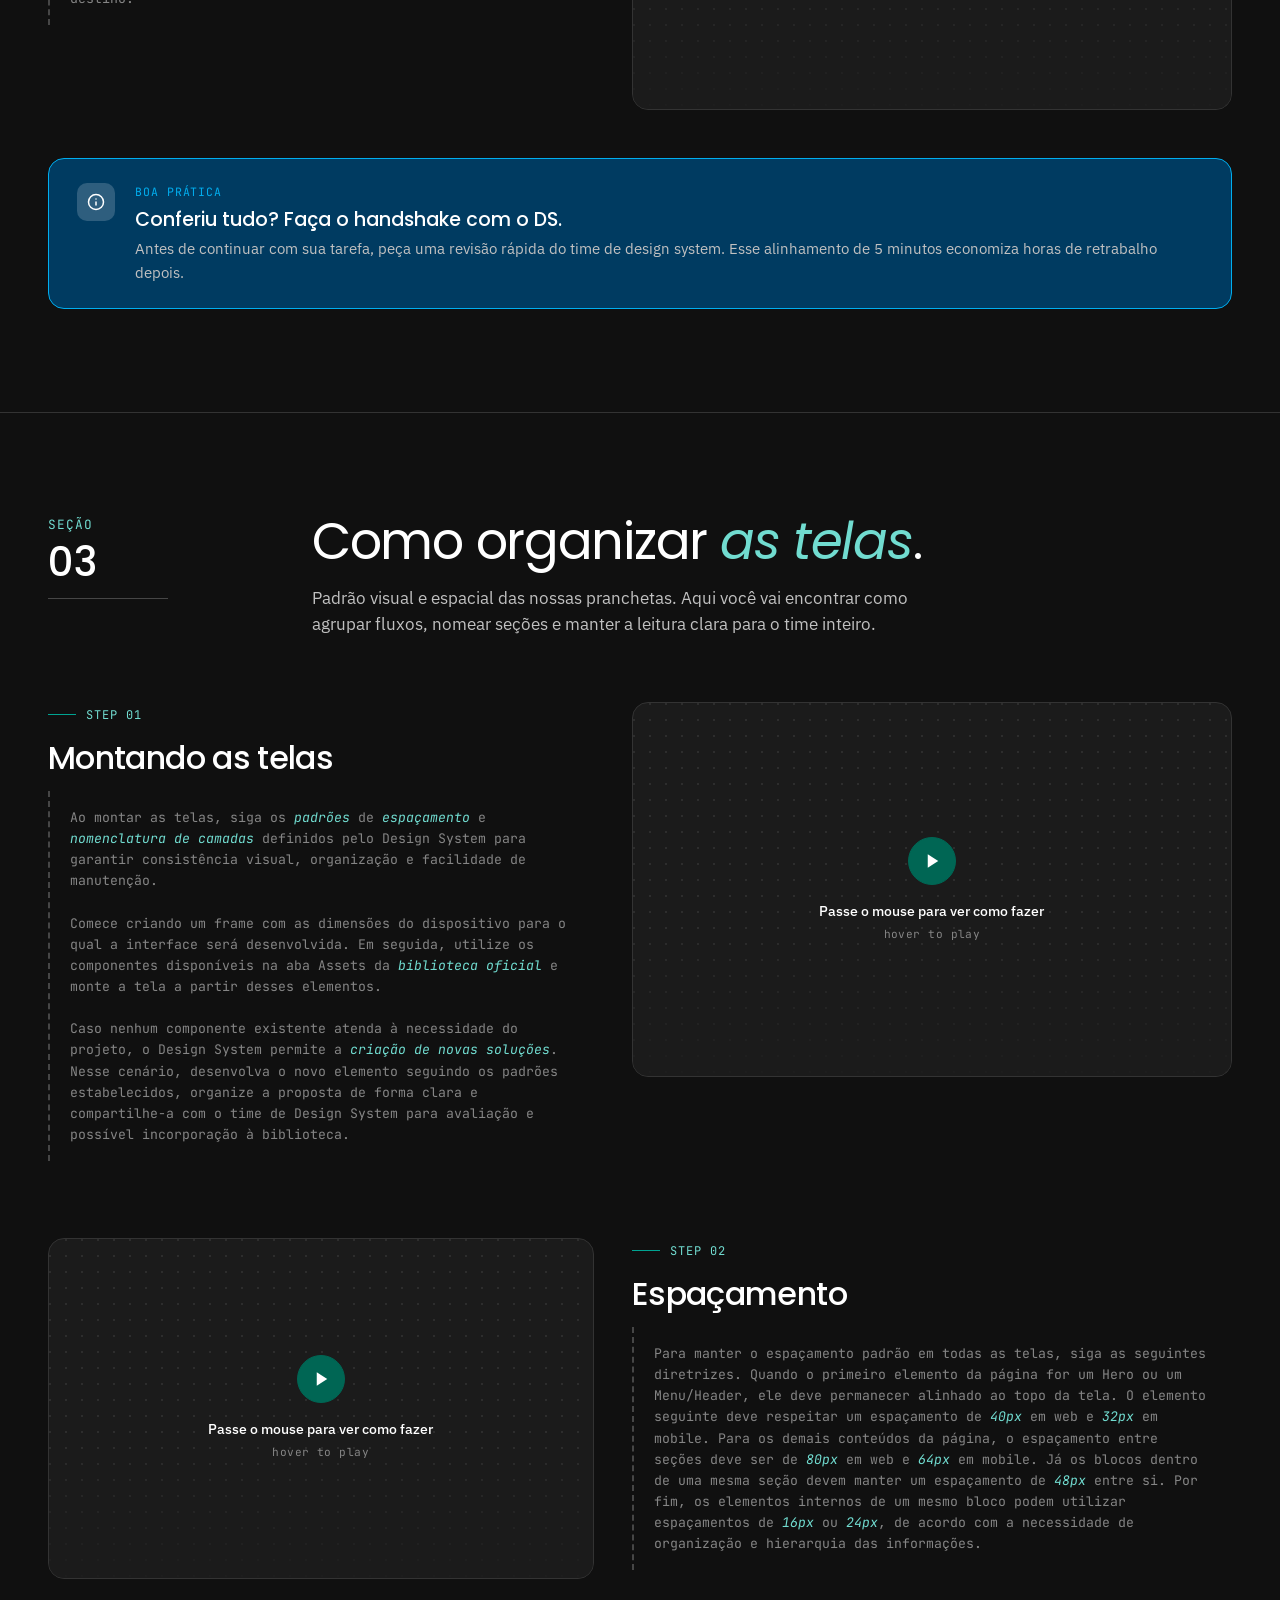
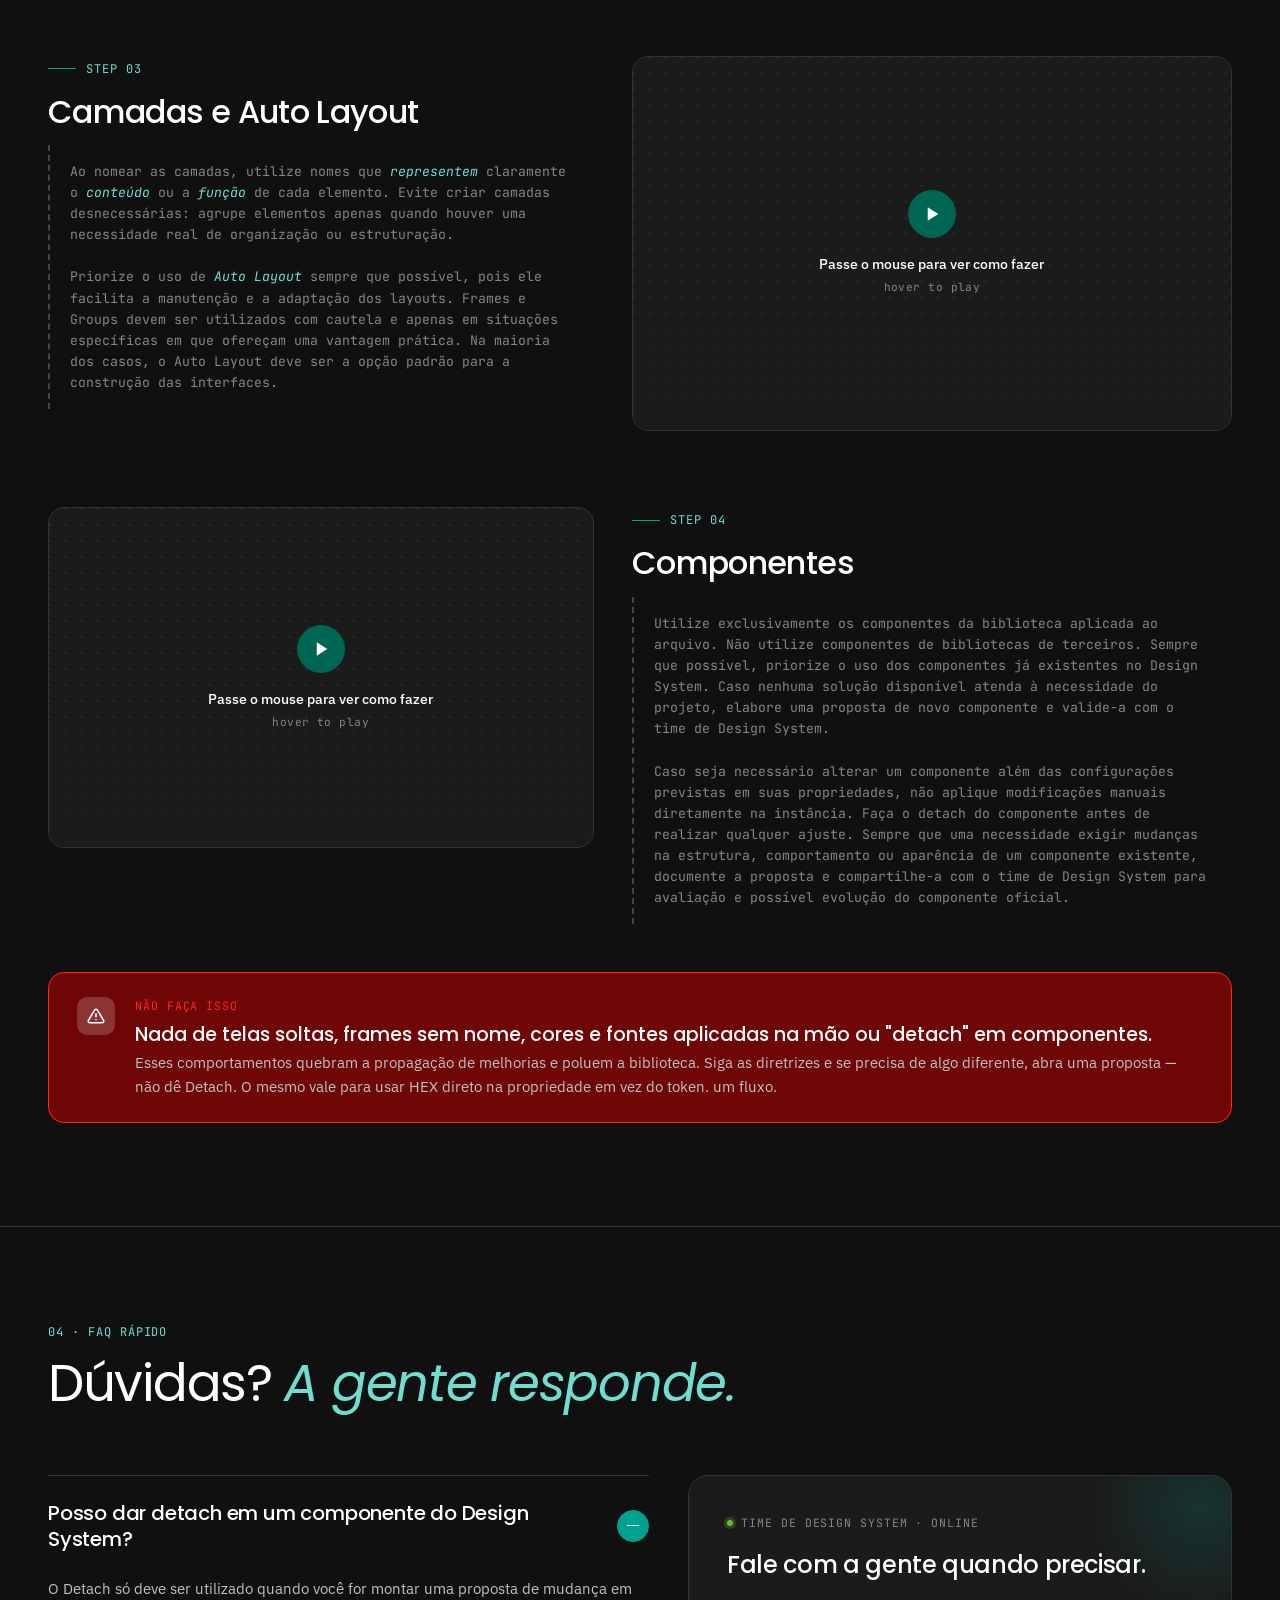
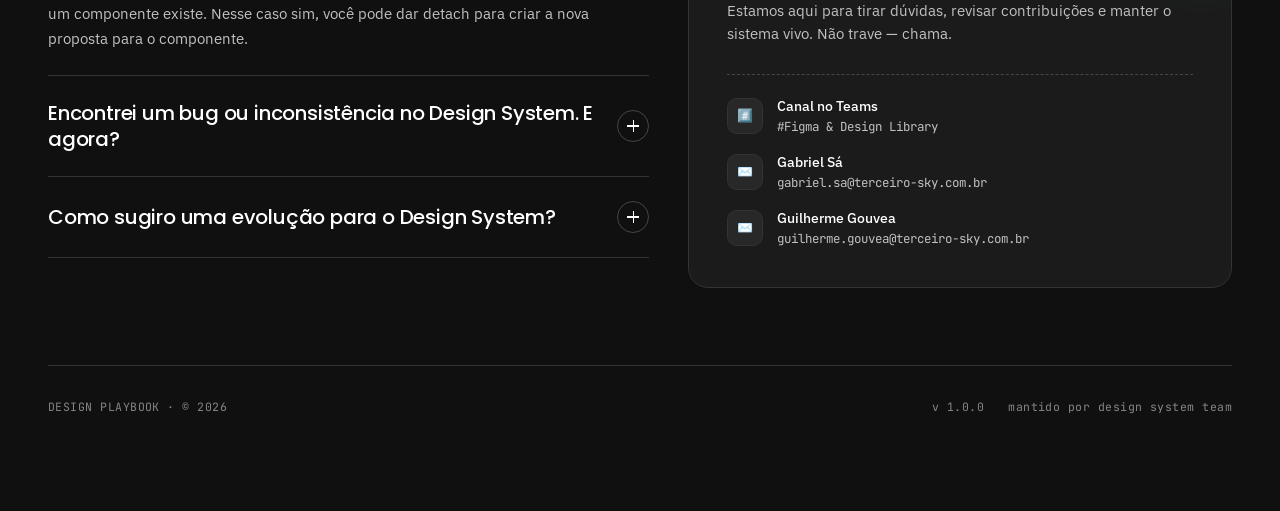
==== commit 9873c061: "added new section about connecting screens" ====
--- a/index.html
+++ b/index.html
@@ -1591,12 +1591,41 @@
             <h3 class="step__title">Organizando as telas</h3>
             <div class="step__placeholder-text">
               <p>
-                As telas devem ser organizadas em um bloco com o asset <em style="font-style:italic;color:var(--main-text)">Files-Header</em> na sua variação de Page + <em style="font-style:italic;color:var(--main-text)">Note-Rules</em> + <em style="font-style:italic;color:var(--main-text)">Telas Web e Mobile</em>. O elemento de titulo da página deve ficar acima das telas do bloco delimitando a organização. A esquerda devem ficar as notas, podendo ser notas sobre a tela, sobre regras específicas da tela e notas indicando os componentes utilizados na tela. A direita das notas devemos ter uma tela web e ao lado a mesma tela na variação mobile. Para conectar uma tela a outra dentro da section devemos utilizar o elemento <em style="font-style:italic;color:var(--main-text)">Notes-Action</em>.
+                As telas devem ser organizadas em um bloco com o asset <em style="font-style:italic;color:var(--main-text)">Files-Header</em> na sua variação de Page + <em style="font-style:italic;color:var(--main-text)">Note-Rules</em> + <em style="font-style:italic;color:var(--main-text)">Telas Web e Mobile</em>. O elemento de titulo da página deve ficar acima das telas do bloco delimitando a organização. A esquerda devem ficar as notas, podendo ser notas sobre a tela, sobre regras específicas da tela e notas indicando os componentes utilizados na tela. A direita das notas devemos ter uma tela web e ao lado a mesma tela na variação mobile.
               </p>
             </div>
           </div>
           <div class="step__media step__media--gif" data-gif="img/setup-04a.gif">
             <img class="step__media-img" alt="Organizando as telas" style="object-fit: fill;">
+            <div class="step__media-gif-hint" aria-hidden="true">
+              <div class="step__media-gif-hint__icon">
+                <svg viewBox="0 0 24 24" fill="none"><polygon points="5 3 19 12 5 21 5 3" fill="white"/></svg>
+              </div>
+              <div class="step__media-gif-hint__text">
+                <span class="step__media-gif-hint__label">Passe o mouse para ver como fazer</span>
+                <span class="step__media-gif-hint__sub">hover to play</span>
+              </div>
+            </div>
+          </div>
+        </article>
+
+        <!-- STEP 05 -->
+        <article class="step reveal">
+          <div class="step__text">
+            <span class="step__index"></span>
+            <h3 class="step__title">Conectando telas</h3>
+            <div class="step__placeholder-text">
+              <p>
+                Para conectar uma tela a outra dentro da section devemos utilizar o elemento <em style="font-style:italic;color:var(--main-text)">Notes-Action</em> + <em style="font-style:italic;color:var(--main-text)">Conector</em>.
+              </p>
+              <br/>
+              <p>
+               Para utilizar o conector abra o arquivo da biblioteca <em style="font-style:italic;color:var(--main-text)">Assets</em> copie o elemento do conector e cole na tela que deseja criar a conexão. Depois, posicione o conector de forma que uma ponta fique sobre a tela de origem e a outra ponta sobre a tela de destino.
+              </p> 
+            </div>
+          </div>
+          <div class="step__media step__media--gif" data-gif="img/setup-05a.gif">
+            <img class="step__media-img" alt="Conectando telas" style="object-fit: fill;">
             <div class="step__media-gif-hint" aria-hidden="true">
               <div class="step__media-gif-hint__icon">
                 <svg viewBox="0 0 24 24" fill="none"><polygon points="5 3 19 12 5 21 5 3" fill="white"/></svg>
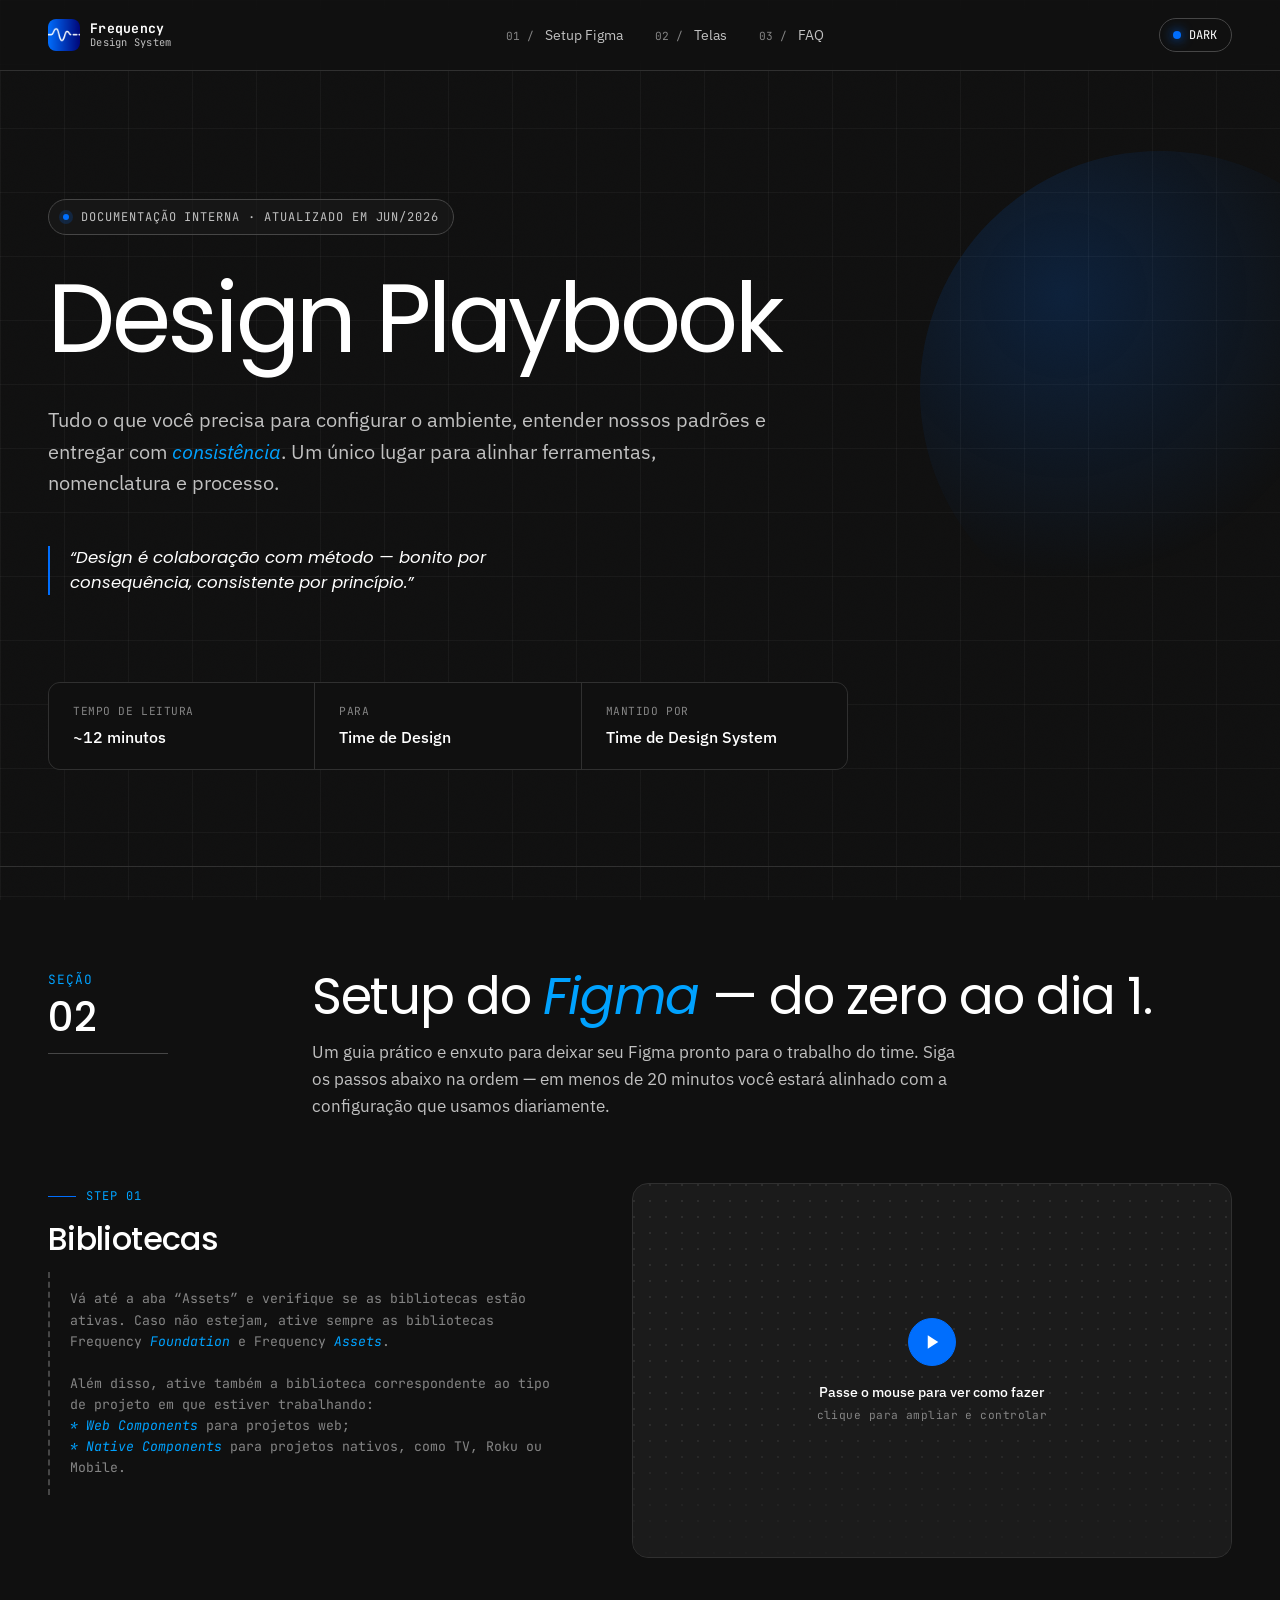
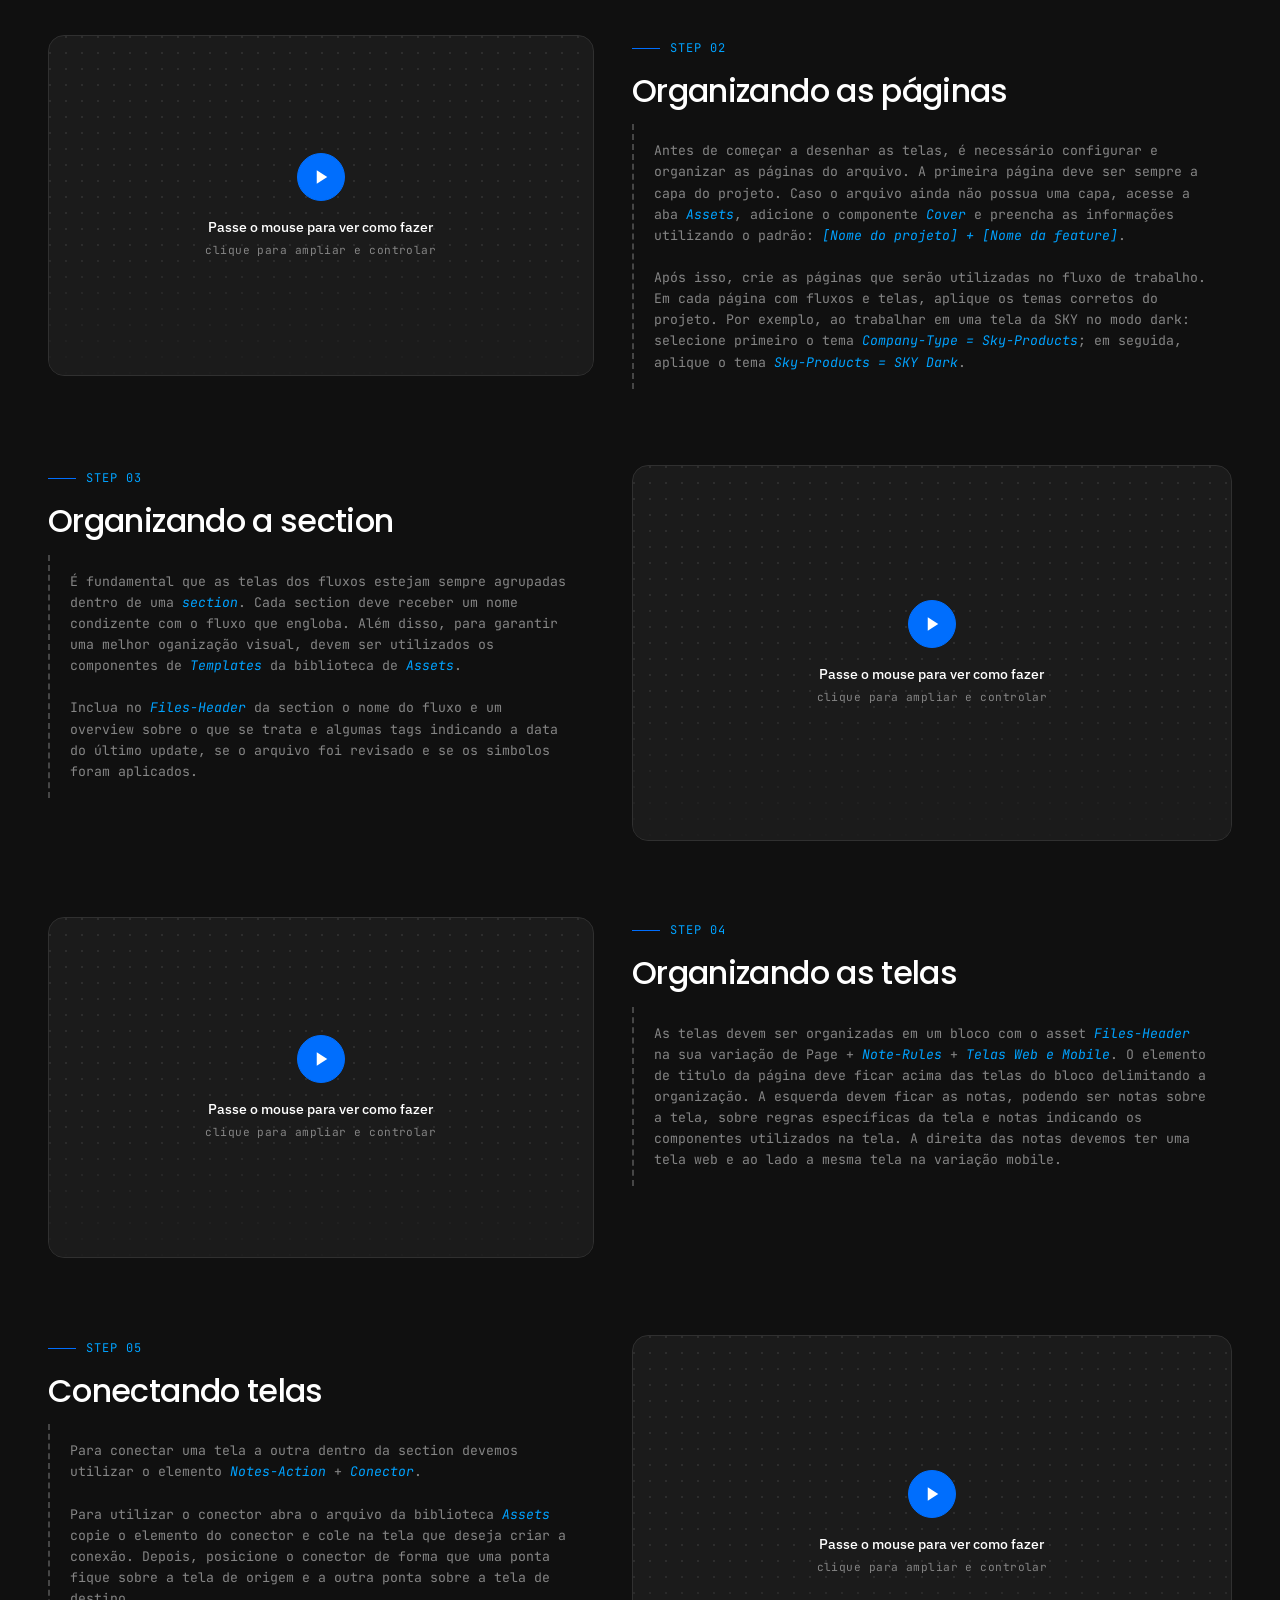
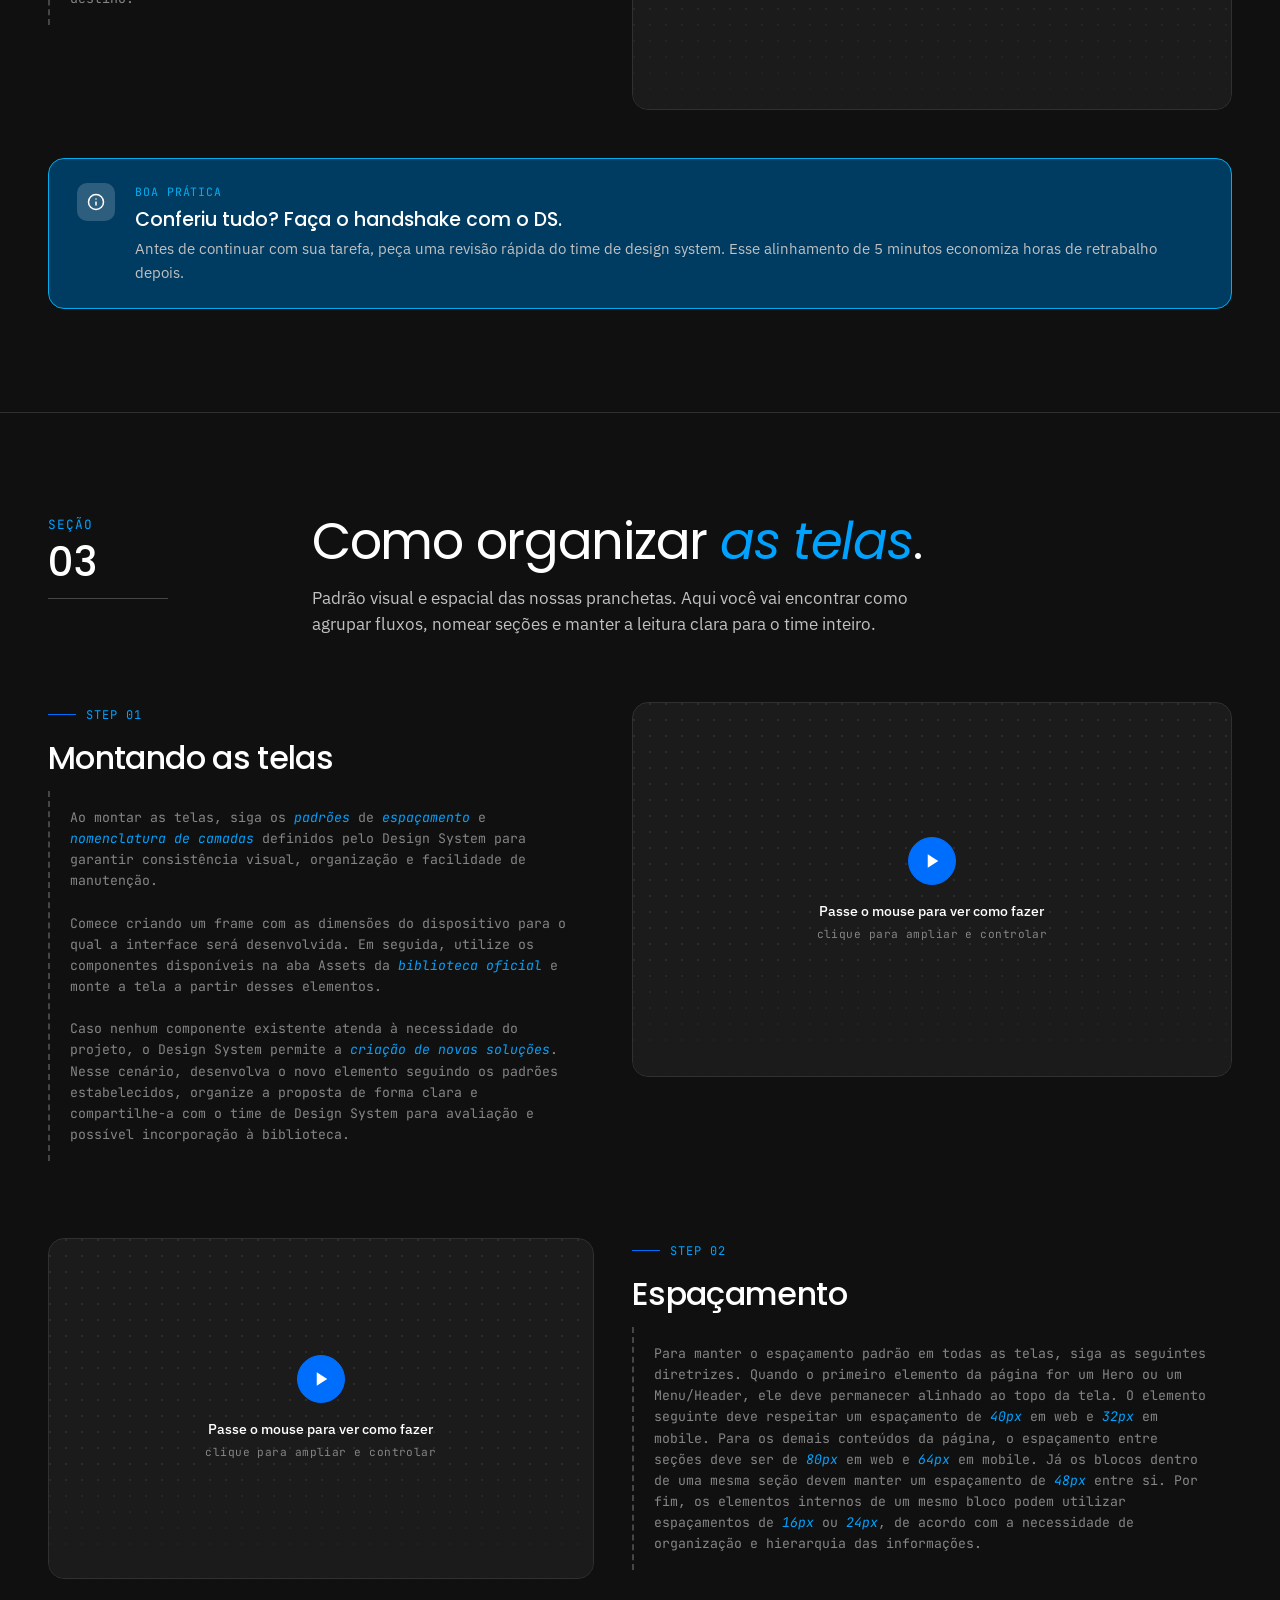
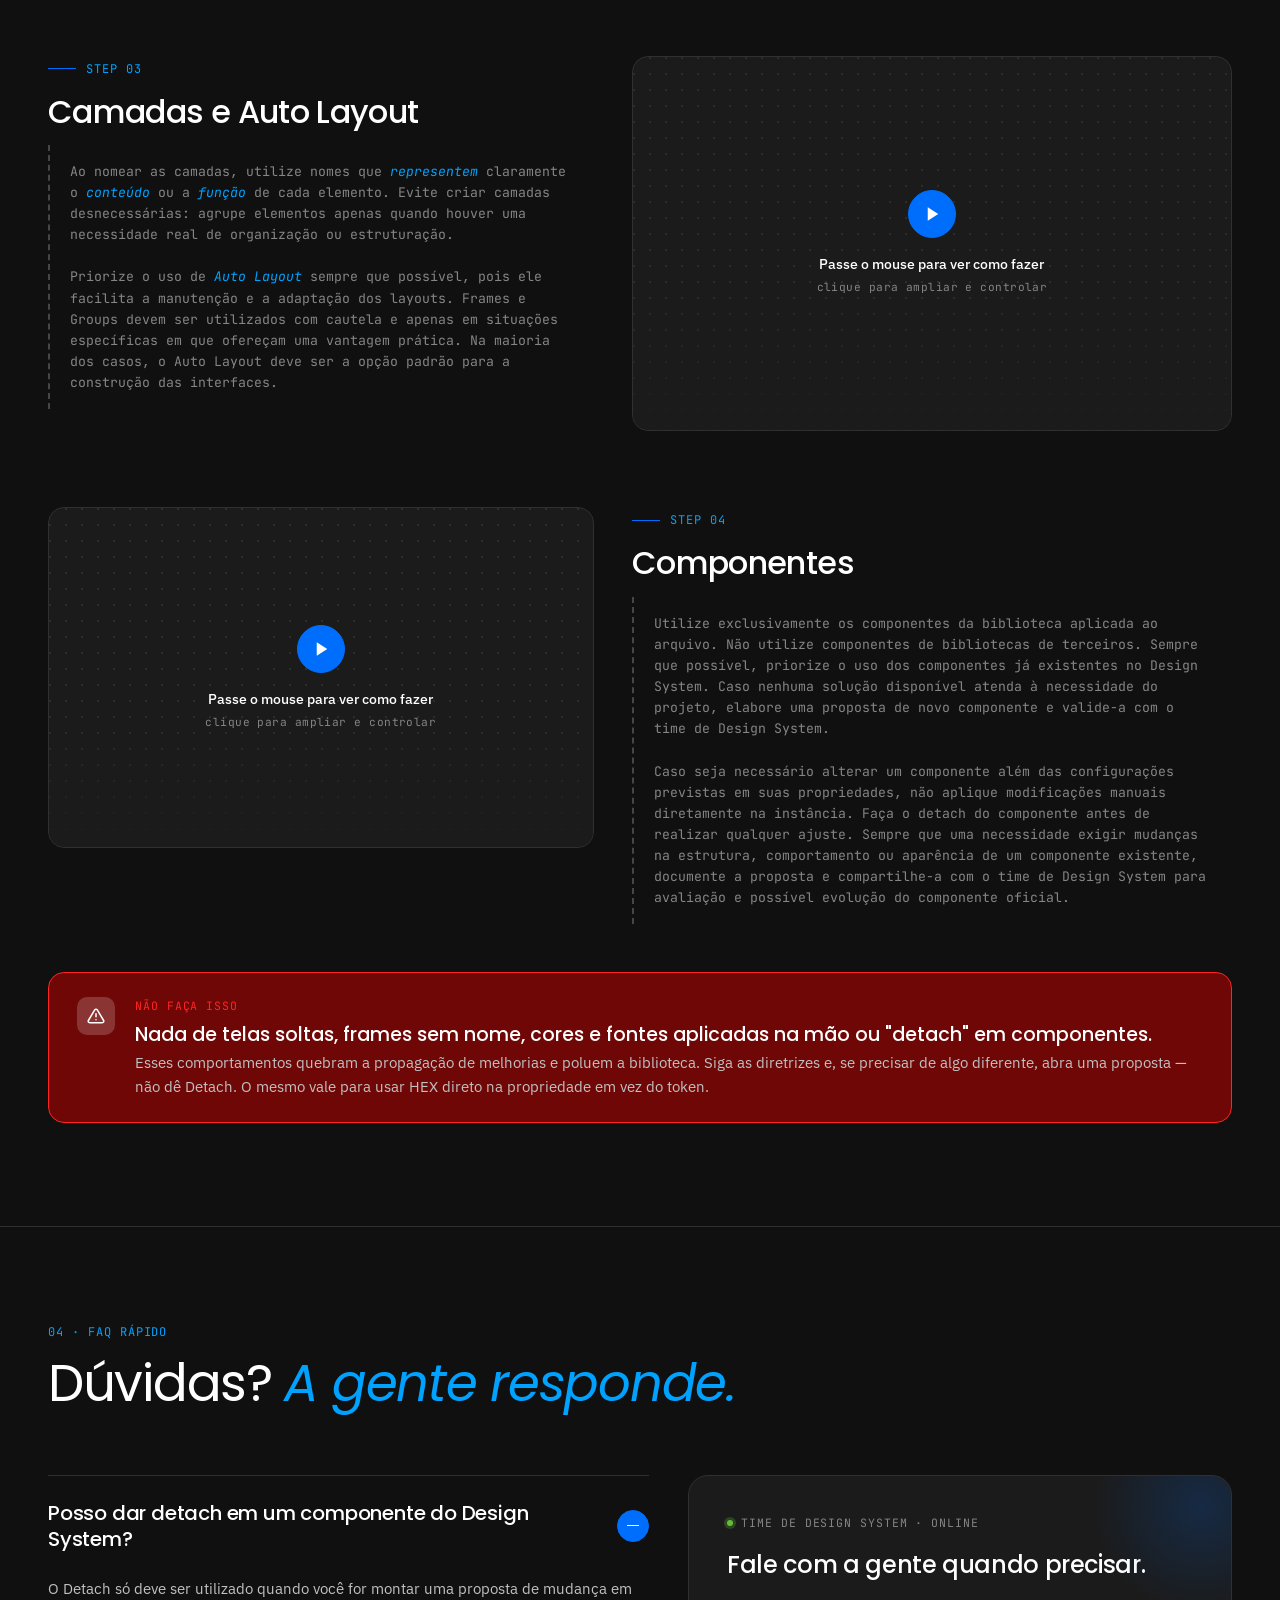
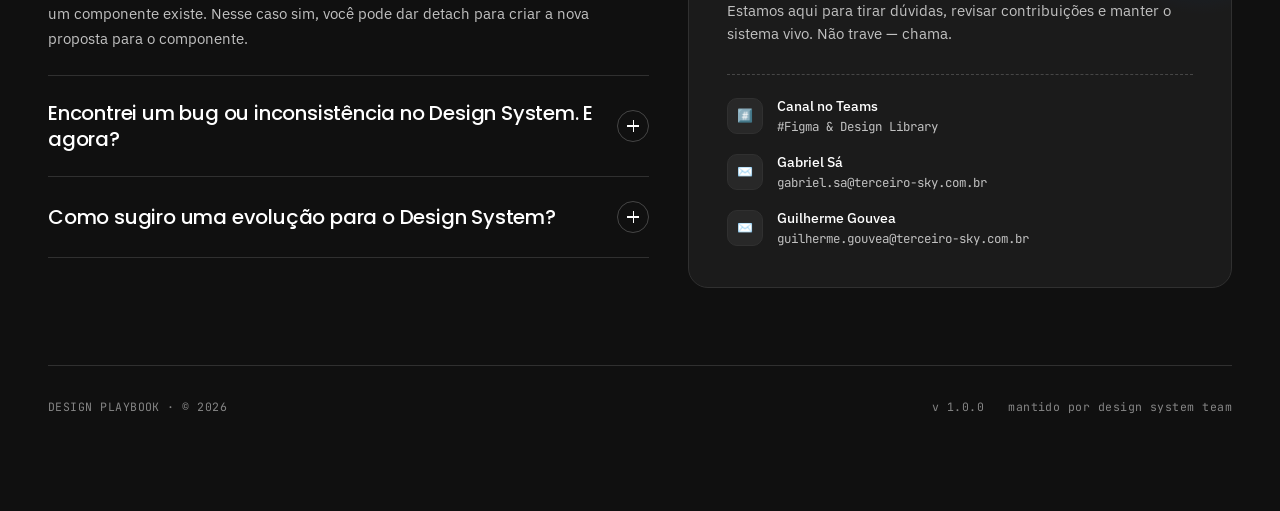
==== commit 49d9729b: "foundation and setup image 1 and 2 updated." ====
--- a/index.html
+++ b/index.html
@@ -21,40 +21,40 @@
     --bg-primary: #101010;
     --bg-secondary: #1B1B1B;
     --bg-tertiary: #282828;
-    --bg-disable: #464646;
+    --bg-disable: #303030;
     --bg-active: #FFFFFF;
     --hover-bg-primary: #1B1B1B;
     --hover-bg-secondary: #282828;
     --hover-bg-tertiary: #464646;
     --border-primary: #464646;
-    --border-secondary: #333333;
+    --border-secondary: #303030;
 
     /* Main — Brand */
-    --main-text: #71DCD0;
-    --main-bg-primary: #006654;
-    --main-bg-secondary: #003327;
-    --main-hover: #005C46;
-    --main-border: #006654;
-    --main-brand: #00A391;
+    --main-text: #00A2FF;
+    --main-bg-primary: #006EFD;
+    --main-bg-secondary: #00077A;
+    --main-hover: #2837CD;
+    --main-border: #006EFD;
+    --main-brand: #006EFD;
 
     /* Complementary */
-    --complementary-text: #E3E9F6;
-    --complementary-bg-primary: #304664;
-    --complementary-bg-secondary: #17283A;
-    --complementary-brand: #5D7A9C;
+    --complementary-text: #A677D3;
+    --complementary-bg-primary: #6A2BAF;
+    --complementary-bg-secondary: #3D117A;
+    --complementary-brand: #8139BE;
 
     /* Status */
     --success-text: #63BE36;
     --success-bg-primary: #448325;
     --success-bg-secondary: #204210;
     --warning-text: #FFC60B;
-    --warning-bg-primary: #FFC60B;
+    --warning-bg-primary: #A68107;
     --warning-bg-secondary: #473802;
     --error-text: #FF2424;
     --error-bg-primary: #E81C24;
     --error-bg-secondary: #700707;
     --informative-text: #00AEEF;
-    --informative-bg-primary: #00AEEF;
+    --informative-bg-primary: #077CC0;
     --informative-bg-secondary: #003B61;
 
     /* Avatar / Accents */
@@ -70,7 +70,7 @@
     /* Theme-specific decorative */
     --grid-line: rgba(255, 255, 255, 0.04);
     --grid-line-strong: rgba(255, 255, 255, 0.08);
-    --glow: rgba(0, 163, 145, 0.18);
+    --glow: rgba(0, 110, 253, 0.18);
     --noise-opacity: 0.025;
   }
 
@@ -92,31 +92,31 @@
     --border-secondary: #DCDCDC;
 
     /* Main — Brand */
-    --main-text: #006654;
-    --main-bg-primary: #006654;
-    --main-bg-secondary: #ADE9E2;
-    --main-hover: #005C46;
-    --main-border: #006654;
-    --main-brand: #00A391;
+    --main-text: #006EFD;
+    --main-bg-primary: #006EFD;
+    --main-bg-secondary: #B9DEFF;
+    --main-hover: #2837CD;
+    --main-border: #006EFD;
+    --main-brand: #006EFD;
 
     /* Complementary */
-    --complementary-text: #1D3249;
-    --complementary-bg-primary: #304664;
-    --complementary-bg-secondary: #F1F2FA;
-    --complementary-brand: #5D7A9C;
+    --complementary-text: #7733B8;
+    --complementary-bg-primary: #6A2BAF;
+    --complementary-bg-secondary: #D8C6EC;
+    --complementary-brand: #8139BE;
 
     /* Status */
     --success-text: #448325;
     --success-bg-primary: #448325;
     --success-bg-secondary: #D7F1C7;
-    --warning-text: #B88800;
-    --warning-bg-primary: #FFC60B;
+    --warning-text: #A68107;
+    --warning-bg-primary: #A68107;
     --warning-bg-secondary: #FEEDB4;
-    --error-text: #BE0F0F;
-    --error-bg-primary: #E81C24;
+    --error-text: #E81C24;
+    --error-bg-primary: #DA0707;
     --error-bg-secondary: #FFD1D1;
     --informative-text: #077CC0;
-    --informative-bg-primary: #00AEEF;
+    --informative-bg-primary: #077CC0;
     --informative-bg-secondary: #B2EAFF;
 
     /* Avatar / Accents */
@@ -132,7 +132,7 @@
     /* Theme-specific decorative */
     --grid-line: rgba(16, 16, 16, 0.05);
     --grid-line-strong: rgba(16, 16, 16, 0.10);
-    --glow: rgba(0, 102, 84, 0.10);
+    --glow: rgba(0, 110, 253, 0.10);
     --noise-opacity: 0.04;
   }
 
@@ -241,24 +241,12 @@
     font-weight: 600;
   }
 
-  .nav__brand-mark {
-    width: 28px;
-    height: 28px;
-    border-radius: 7px;
-    background:
-      linear-gradient(135deg, var(--main-brand), var(--main-bg-primary));
-    position: relative;
-    display: grid;
-    place-items: center;
-  }
-
-  .nav__brand-mark::after {
-    content: '';
-    position: absolute;
-    inset: 6px;
-    border: 1.5px solid rgba(255,255,255,0.85);
-    border-radius: 3px;
-    transform: rotate(45deg);
+  .nav__brand img {
+    width: 32px;
+    height: 32px;
+    border-radius: 8px;
+    flex-shrink: 0;
+    object-fit: contain;
   }
 
   .nav__brand-meta {
@@ -731,6 +719,474 @@
   .step__media--gif:hover .step__media-gif-hint,
   .step__media--gif.is-playing .step__media-gif-hint {
     opacity: 0;
+  }
+
+  /* Expand affordance */
+  .step__media-expand {
+    position: absolute;
+    top: 0.875rem;
+    right: 0.875rem;
+    z-index: 3;
+    width: 34px;
+    height: 34px;
+    border-radius: 9px;
+    display: grid;
+    place-items: center;
+    background: color-mix(in srgb, var(--bg-primary) 78%, transparent);
+    border: 1px solid var(--border-primary);
+    color: var(--text-secondary);
+    backdrop-filter: blur(8px);
+    -webkit-backdrop-filter: blur(8px);
+    opacity: 0;
+    transform: scale(0.9);
+    transition: opacity 0.25s ease, transform 0.25s ease, border-color 0.25s ease, color 0.25s ease;
+    pointer-events: none;
+  }
+
+  .step__media-expand svg {
+    width: 15px;
+    height: 15px;
+    stroke: currentColor;
+    fill: none;
+    stroke-width: 2;
+    stroke-linecap: round;
+    stroke-linejoin: round;
+  }
+
+  .step__media--gif:hover .step__media-expand,
+  .step__media--gif:focus-visible .step__media-expand {
+    opacity: 1;
+    transform: scale(1);
+    color: var(--text-primary);
+    border-color: var(--main-border);
+  }
+
+  .step__media--gif:focus-visible {
+    outline: 2px solid var(--main-brand);
+    outline-offset: 3px;
+  }
+
+  /* ============================================
+     GIF PLAYER MODAL
+     ============================================ */
+  .gp {
+    position: fixed;
+    inset: 0;
+    z-index: 1000;
+    display: none;
+    align-items: center;
+    justify-content: center;
+    padding: clamp(1rem, 3vw, 2.5rem);
+  }
+
+  .gp.is-open { display: flex; }
+
+  .gp__backdrop {
+    position: absolute;
+    inset: 0;
+    background: color-mix(in srgb, var(--bg-primary) 82%, transparent);
+    backdrop-filter: blur(14px);
+    -webkit-backdrop-filter: blur(14px);
+    animation: gpFade 0.28s ease;
+  }
+
+  @keyframes gpFade {
+    from { opacity: 0; }
+    to { opacity: 1; }
+  }
+
+  @keyframes gpRise {
+    from { opacity: 0; transform: translateY(18px) scale(0.985); }
+    to { opacity: 1; transform: none; }
+  }
+
+  .gp__dialog {
+    position: relative;
+    z-index: 1;
+    width: min(1120px, 100%);
+    height: 100%;
+    max-height: 100%;
+    /* Without these, the flex "automatic minimum size" lets the canvas'
+       intrinsic 1366px width blow the dialog past its max width. */
+    min-width: 0;
+    min-height: 0;
+    display: flex;
+    flex-direction: column;
+    overflow: hidden;
+    background: var(--bg-secondary);
+    border: 1px solid var(--border-primary);
+    border-radius: 20px;
+    box-shadow: 0 32px 80px -20px rgba(0, 0, 0, 0.55);
+    animation: gpRise 0.34s cubic-bezier(0.16, 1, 0.3, 1);
+  }
+
+  .gp__head {
+    display: flex;
+    align-items: center;
+    justify-content: space-between;
+    gap: 1rem;
+    padding: 1rem 1.25rem;
+    border-bottom: 1px solid var(--border-secondary);
+    flex-shrink: 0;
+  }
+
+  .gp__head-text {
+    display: flex;
+    flex-direction: column;
+    gap: 0.15rem;
+    min-width: 0;
+  }
+
+  .gp__title {
+    font-family: 'Poppins', sans-serif;
+    font-weight: 500;
+    font-size: 1rem;
+    line-height: 1.25;
+    color: var(--text-primary);
+    white-space: nowrap;
+    overflow: hidden;
+    text-overflow: ellipsis;
+  }
+
+  .gp__file {
+    font-family: 'JetBrains Mono', monospace;
+    font-size: 0.7rem;
+    color: var(--text-disable);
+    letter-spacing: 0.03em;
+  }
+
+  .gp__close {
+    width: 36px;
+    height: 36px;
+    border-radius: 10px;
+    display: grid;
+    place-items: center;
+    border: 1px solid var(--border-primary);
+    color: var(--text-secondary);
+    background: transparent;
+    transition: all 0.2s ease;
+    flex-shrink: 0;
+  }
+
+  .gp__close:hover {
+    background: var(--hover-bg-tertiary);
+    color: var(--text-primary);
+    border-color: var(--main-border);
+  }
+
+  .gp__close svg {
+    width: 16px; height: 16px;
+    stroke: currentColor; fill: none;
+    stroke-width: 2; stroke-linecap: round;
+  }
+
+  /* `hidden` must win over the display rules below */
+  .gp [hidden] { display: none !important; }
+
+  .gp__stage {
+    position: relative;
+    flex: 1 1 auto;
+    min-height: 0;
+    min-width: 0;
+    overflow: hidden;
+    display: flex;
+    align-items: center;
+    justify-content: center;
+    padding: clamp(0.75rem, 2vw, 1.5rem);
+    background:
+      radial-gradient(circle at 1px 1px, var(--grid-line-strong) 1px, transparent 0)
+      var(--bg-primary);
+    background-size: 16px 16px;
+  }
+
+  .gp__canvas {
+    display: block;
+    flex: 0 1 auto;
+    min-width: 0;
+    min-height: 0;
+    max-width: 100%;
+    max-height: 100%;
+    width: auto;
+    height: auto;
+    object-fit: contain;
+    border-radius: 10px;
+    image-rendering: -webkit-optimize-contrast;
+  }
+
+  .gp__fallback-img {
+    display: block;
+    flex: 0 1 auto;
+    min-height: 0;
+    max-width: 100%;
+    max-height: 100%;
+    width: auto;
+    height: auto;
+    object-fit: contain;
+    border-radius: 10px;
+  }
+
+  .gp__state {
+    flex: 1 1 auto;
+    align-self: stretch;
+    display: flex;
+    flex-direction: column;
+    align-items: center;
+    justify-content: center;
+    gap: 1rem;
+    min-height: 0;
+    min-width: 0;
+    overflow: hidden;
+    text-align: center;
+    color: var(--text-secondary);
+    font-size: 0.9rem;
+  }
+
+  .gp__spinner {
+    width: 30px;
+    height: 30px;
+    border-radius: 50%;
+    border: 2px solid var(--border-primary);
+    border-top-color: var(--main-brand);
+    animation: gpSpin 0.7s linear infinite;
+    flex-shrink: 0;
+  }
+
+  @keyframes gpSpin { to { transform: rotate(360deg); } }
+
+  .gp__note {
+    font-family: 'JetBrains Mono', monospace;
+    font-size: 0.72rem;
+    color: var(--text-disable);
+    max-width: 62ch;
+    line-height: 1.7;
+    flex-shrink: 0;
+  }
+
+  .gp__note b {
+    color: var(--main-text);
+    font-weight: 400;
+  }
+
+  .gp__note-title {
+    font-family: 'IBM Plex Sans', sans-serif;
+    font-size: 0.85rem;
+    font-weight: 500;
+    color: var(--text-primary);
+    margin-bottom: 0.35rem;
+  }
+
+  .gp__fallback-actions {
+    display: flex;
+    gap: 0.5rem;
+    flex-shrink: 0;
+  }
+
+  /* ---- Controls ---- */
+  .gp__controls {
+    flex-shrink: 0;
+    border-top: 1px solid var(--border-secondary);
+    padding: 1rem 1.25rem 1.125rem;
+    display: flex;
+    flex-direction: column;
+    gap: 0.875rem;
+    background: var(--bg-secondary);
+  }
+
+  .gp__controls[hidden] { display: none; }
+
+  /* Timeline */
+  .gp__timeline {
+    display: flex;
+    align-items: center;
+    gap: 0.875rem;
+  }
+
+  .gp__time {
+    font-family: 'JetBrains Mono', monospace;
+    font-size: 0.72rem;
+    color: var(--text-secondary);
+    letter-spacing: 0.03em;
+    flex-shrink: 0;
+    min-width: 6.5ch;
+  }
+  .gp__time--end { text-align: right; color: var(--text-disable); }
+
+  .gp__scrub {
+    -webkit-appearance: none;
+    appearance: none;
+    flex: 1;
+    height: 22px;
+    background: transparent;
+    cursor: pointer;
+    margin: 0;
+  }
+
+  .gp__scrub::-webkit-slider-runnable-track {
+    height: 6px;
+    border-radius: 999px;
+    background: linear-gradient(
+      to right,
+      var(--main-brand) 0%,
+      var(--main-brand) var(--gp-progress, 0%),
+      var(--bg-tertiary) var(--gp-progress, 0%),
+      var(--bg-tertiary) 100%
+    );
+    border: 1px solid var(--border-secondary);
+  }
+
+  .gp__scrub::-moz-range-track {
+    height: 6px;
+    border-radius: 999px;
+    background: linear-gradient(
+      to right,
+      var(--main-brand) 0%,
+      var(--main-brand) var(--gp-progress, 0%),
+      var(--bg-tertiary) var(--gp-progress, 0%),
+      var(--bg-tertiary) 100%
+    );
+    border: 1px solid var(--border-secondary);
+  }
+
+  .gp__scrub::-webkit-slider-thumb {
+    -webkit-appearance: none;
+    appearance: none;
+    width: 15px;
+    height: 15px;
+    border-radius: 50%;
+    background: var(--bg-active);
+    border: 3px solid var(--main-brand);
+    margin-top: -5.5px;
+    transition: transform 0.15s ease;
+  }
+
+  .gp__scrub::-moz-range-thumb {
+    width: 15px;
+    height: 15px;
+    border-radius: 50%;
+    background: var(--bg-active);
+    border: 3px solid var(--main-brand);
+    transition: transform 0.15s ease;
+  }
+
+  .gp__scrub:hover::-webkit-slider-thumb { transform: scale(1.18); }
+  .gp__scrub:hover::-moz-range-thumb { transform: scale(1.18); }
+  .gp__scrub:focus-visible { outline: 2px solid var(--main-brand); outline-offset: 4px; border-radius: 999px; }
+
+  /* Buttons row */
+  .gp__buttons {
+    display: flex;
+    align-items: center;
+    justify-content: space-between;
+    gap: 1rem;
+    flex-wrap: wrap;
+  }
+
+  .gp__group {
+    display: flex;
+    align-items: center;
+    gap: 0.5rem;
+  }
+
+  .gp__btn {
+    height: 38px;
+    min-width: 38px;
+    padding: 0 0.7rem;
+    border-radius: 10px;
+    border: 1px solid var(--border-primary);
+    background: transparent;
+    color: var(--text-secondary);
+    display: inline-flex;
+    align-items: center;
+    justify-content: center;
+    gap: 0.45rem;
+    font-family: 'JetBrains Mono', monospace;
+    font-size: 0.72rem;
+    letter-spacing: 0.04em;
+    transition: all 0.2s ease;
+  }
+
+  .gp__btn:hover:not(:disabled) {
+    background: var(--hover-bg-tertiary);
+    color: var(--text-primary);
+    border-color: var(--main-border);
+  }
+
+  .gp__btn:disabled { opacity: 0.4; cursor: not-allowed; }
+
+  .gp__btn svg {
+    width: 14px; height: 14px;
+    stroke: currentColor; fill: none;
+    stroke-width: 2; stroke-linecap: round; stroke-linejoin: round;
+  }
+
+  .gp__btn--play {
+    background: var(--main-bg-primary);
+    border-color: var(--main-border);
+    color: #FFFFFF;
+    min-width: 96px;
+  }
+  .gp__btn--play:hover:not(:disabled) {
+    background: var(--main-hover);
+    border-color: var(--main-hover);
+    color: #FFFFFF;
+  }
+  .gp__btn--play svg { fill: currentColor; stroke: none; }
+
+  .gp__counter {
+    font-family: 'JetBrains Mono', monospace;
+    font-size: 0.72rem;
+    color: var(--text-disable);
+    letter-spacing: 0.04em;
+    padding-left: 0.25rem;
+  }
+  .gp__counter strong {
+    color: var(--text-primary);
+    font-weight: 500;
+  }
+
+  .gp__speed {
+    display: flex;
+    border: 1px solid var(--border-primary);
+    border-radius: 10px;
+    overflow: hidden;
+  }
+
+  .gp__speed-btn {
+    height: 36px;
+    padding: 0 0.65rem;
+    font-family: 'JetBrains Mono', monospace;
+    font-size: 0.7rem;
+    color: var(--text-secondary);
+    background: transparent;
+    border-right: 1px solid var(--border-primary);
+    transition: all 0.18s ease;
+  }
+  .gp__speed-btn:last-child { border-right: none; }
+  .gp__speed-btn:hover { background: var(--hover-bg-tertiary); color: var(--text-primary); }
+  .gp__speed-btn.is-active {
+    background: var(--main-bg-primary);
+    color: #FFFFFF;
+  }
+
+  .gp__hint {
+    font-family: 'JetBrains Mono', monospace;
+    font-size: 0.66rem;
+    color: var(--text-disable);
+    letter-spacing: 0.03em;
+  }
+  .gp__hint kbd {
+    font-family: inherit;
+    background: var(--bg-tertiary);
+    border: 1px solid var(--border-secondary);
+    border-radius: 4px;
+    padding: 0.1em 0.4em;
+    color: var(--text-secondary);
+  }
+
+  @media (max-width: 720px) {
+    .gp__buttons { justify-content: center; }
+    .gp__hint { display: none; }
+    .gp__dialog { border-radius: 16px; }
   }
 
   /* ============================================
@@ -1410,10 +1866,10 @@
     <div class="container">
       <div class="nav__inner">
         <a href="#top" class="nav__brand">
-          <span class="nav__brand-mark" aria-hidden="true"></span>
+          <img src="img/logo-frequency.png" alt="Frequency logo" width="32" height="32">
           <span class="nav__brand-meta">
-            <strong>DESIGN</strong>
-            <small>playbook</small>
+            <strong>Frequency</strong>
+            <small>Design System</small>
           </span>
         </a>
         <div class="nav__links">
@@ -1512,7 +1968,8 @@
               </p>
             </div>
           </div>
-          <div class="step__media step__media--gif" data-gif="img/setup-01a.gif">
+          <div class="step__media step__media--gif" role="button" tabindex="0" data-gif="img/setup-01a.gif">
+            <span class="step__media-expand" aria-hidden="true"><svg viewBox="0 0 24 24"><path d="M15 3h6v6M9 21H3v-6M21 3l-7 7M3 21l7-7"/></svg></span>
             <img class="step__media-img" alt="Bibliotecas" style="object-fit: fill;">
             <div class="step__media-gif-hint" aria-hidden="true">
               <div class="step__media-gif-hint__icon">
@@ -1520,7 +1977,7 @@
               </div>
               <div class="step__media-gif-hint__text">
                 <span class="step__media-gif-hint__label">Passe o mouse para ver como fazer</span>
-                <span class="step__media-gif-hint__sub">hover to play</span>
+                <span class="step__media-gif-hint__sub">clique para ampliar e controlar</span>
               </div>
             </div>
           </div>
@@ -1542,7 +1999,8 @@
               </p>
             </div>
           </div>
-          <div class="step__media step__media--gif" data-gif="img/setup-02a.gif">
+          <div class="step__media step__media--gif" role="button" tabindex="0" data-gif="img/setup-02a.gif">
+            <span class="step__media-expand" aria-hidden="true"><svg viewBox="0 0 24 24"><path d="M15 3h6v6M9 21H3v-6M21 3l-7 7M3 21l7-7"/></svg></span>
             <img class="step__media-img" alt="Organizando as páginas" style="object-fit: fill;">
             <div class="step__media-gif-hint" aria-hidden="true">
               <div class="step__media-gif-hint__icon">
@@ -1550,7 +2008,7 @@
               </div>
               <div class="step__media-gif-hint__text">
                 <span class="step__media-gif-hint__label">Passe o mouse para ver como fazer</span>
-                <span class="step__media-gif-hint__sub">hover to play</span>
+                <span class="step__media-gif-hint__sub">clique para ampliar e controlar</span>
               </div>
             </div>
           </div>
@@ -1570,7 +2028,8 @@
               </p> 
             </div>
           </div>
-          <div class="step__media step__media--gif" data-gif="img/setup-03a.gif">
+          <div class="step__media step__media--gif" role="button" tabindex="0" data-gif="img/setup-03a.gif">
+            <span class="step__media-expand" aria-hidden="true"><svg viewBox="0 0 24 24"><path d="M15 3h6v6M9 21H3v-6M21 3l-7 7M3 21l7-7"/></svg></span>
             <img class="step__media-img" alt="Organizando a section" style="object-fit: fill;">
             <div class="step__media-gif-hint" aria-hidden="true">
               <div class="step__media-gif-hint__icon">
@@ -1578,7 +2037,7 @@
               </div>
               <div class="step__media-gif-hint__text">
                 <span class="step__media-gif-hint__label">Passe o mouse para ver como fazer</span>
-                <span class="step__media-gif-hint__sub">hover to play</span>
+                <span class="step__media-gif-hint__sub">clique para ampliar e controlar</span>
               </div>
             </div>
           </div>
@@ -1595,7 +2054,8 @@
               </p>
             </div>
           </div>
-          <div class="step__media step__media--gif" data-gif="img/setup-04a.gif">
+          <div class="step__media step__media--gif" role="button" tabindex="0" data-gif="img/setup-04a.gif">
+            <span class="step__media-expand" aria-hidden="true"><svg viewBox="0 0 24 24"><path d="M15 3h6v6M9 21H3v-6M21 3l-7 7M3 21l7-7"/></svg></span>
             <img class="step__media-img" alt="Organizando as telas" style="object-fit: fill;">
             <div class="step__media-gif-hint" aria-hidden="true">
               <div class="step__media-gif-hint__icon">
@@ -1603,7 +2063,7 @@
               </div>
               <div class="step__media-gif-hint__text">
                 <span class="step__media-gif-hint__label">Passe o mouse para ver como fazer</span>
-                <span class="step__media-gif-hint__sub">hover to play</span>
+                <span class="step__media-gif-hint__sub">clique para ampliar e controlar</span>
               </div>
             </div>
           </div>
@@ -1624,7 +2084,8 @@
               </p> 
             </div>
           </div>
-          <div class="step__media step__media--gif" data-gif="img/setup-05a.gif">
+          <div class="step__media step__media--gif" role="button" tabindex="0" data-gif="img/setup-05a.gif">
+            <span class="step__media-expand" aria-hidden="true"><svg viewBox="0 0 24 24"><path d="M15 3h6v6M9 21H3v-6M21 3l-7 7M3 21l7-7"/></svg></span>
             <img class="step__media-img" alt="Conectando telas" style="object-fit: fill;">
             <div class="step__media-gif-hint" aria-hidden="true">
               <div class="step__media-gif-hint__icon">
@@ -1632,7 +2093,7 @@
               </div>
               <div class="step__media-gif-hint__text">
                 <span class="step__media-gif-hint__label">Passe o mouse para ver como fazer</span>
-                <span class="step__media-gif-hint__sub">hover to play</span>
+                <span class="step__media-gif-hint__sub">clique para ampliar e controlar</span>
               </div>
             </div>
           </div>
@@ -1690,7 +2151,8 @@
               </p>
             </div>
           </div>
-          <div class="step__media step__media--gif" data-gif="img/screens-01a.gif">
+          <div class="step__media step__media--gif" role="button" tabindex="0" data-gif="img/screens-01a.gif">
+            <span class="step__media-expand" aria-hidden="true"><svg viewBox="0 0 24 24"><path d="M15 3h6v6M9 21H3v-6M21 3l-7 7M3 21l7-7"/></svg></span>
             <img class="step__media-img" alt="Montando as telas" style="object-fit: fill;">
             <div class="step__media-gif-hint" aria-hidden="true">
               <div class="step__media-gif-hint__icon">
@@ -1698,7 +2160,7 @@
               </div>
               <div class="step__media-gif-hint__text">
                 <span class="step__media-gif-hint__label">Passe o mouse para ver como fazer</span>
-                <span class="step__media-gif-hint__sub">hover to play</span>
+                <span class="step__media-gif-hint__sub">clique para ampliar e controlar</span>
               </div>
             </div>
           </div>
@@ -1714,7 +2176,8 @@
               </p>
             </div>
           </div>
-          <div class="step__media step__media--gif" data-gif="img/screens-02a.gif">
+          <div class="step__media step__media--gif" role="button" tabindex="0" data-gif="img/screens-02a.gif">
+            <span class="step__media-expand" aria-hidden="true"><svg viewBox="0 0 24 24"><path d="M15 3h6v6M9 21H3v-6M21 3l-7 7M3 21l7-7"/></svg></span>
             <img class="step__media-img" alt="Espaçamento" style="object-fit: fill;">
             <div class="step__media-gif-hint" aria-hidden="true">
               <div class="step__media-gif-hint__icon">
@@ -1722,7 +2185,7 @@
               </div>
               <div class="step__media-gif-hint__text">
                 <span class="step__media-gif-hint__label">Passe o mouse para ver como fazer</span>
-                <span class="step__media-gif-hint__sub">hover to play</span>
+                <span class="step__media-gif-hint__sub">clique para ampliar e controlar</span>
               </div>
             </div>
           </div>
@@ -1741,7 +2204,8 @@
               </p>
             </div>
           </div>
-          <div class="step__media step__media--gif" data-gif="img/screens-03a.gif">
+          <div class="step__media step__media--gif" role="button" tabindex="0" data-gif="img/screens-03a.gif">
+            <span class="step__media-expand" aria-hidden="true"><svg viewBox="0 0 24 24"><path d="M15 3h6v6M9 21H3v-6M21 3l-7 7M3 21l7-7"/></svg></span>
             <img class="step__media-img" alt="Camadas e Auto Layout" style="object-fit: fill;">
             <div class="step__media-gif-hint" aria-hidden="true">
               <div class="step__media-gif-hint__icon">
@@ -1749,7 +2213,7 @@
               </div>
               <div class="step__media-gif-hint__text">
                 <span class="step__media-gif-hint__label">Passe o mouse para ver como fazer</span>
-                <span class="step__media-gif-hint__sub">hover to play</span>
+                <span class="step__media-gif-hint__sub">clique para ampliar e controlar</span>
               </div>
             </div>
           </div>
@@ -1768,7 +2232,8 @@
               </p>
             </div>
           </div>
-          <div class="step__media step__media--gif" data-gif="img/screens-04a.gif">
+          <div class="step__media step__media--gif" role="button" tabindex="0" data-gif="img/screens-04a.gif">
+            <span class="step__media-expand" aria-hidden="true"><svg viewBox="0 0 24 24"><path d="M15 3h6v6M9 21H3v-6M21 3l-7 7M3 21l7-7"/></svg></span>
             <img class="step__media-img" alt="Componentes" style="object-fit: fill;">
             <div class="step__media-gif-hint" aria-hidden="true">
               <div class="step__media-gif-hint__icon">
@@ -1776,7 +2241,7 @@
               </div>
               <div class="step__media-gif-hint__text">
                 <span class="step__media-gif-hint__label">Passe o mouse para ver como fazer</span>
-                <span class="step__media-gif-hint__sub">hover to play</span>
+                <span class="step__media-gif-hint__sub">clique para ampliar e controlar</span>
               </div>
             </div>
           </div>
@@ -1793,11 +2258,11 @@
           <h4 class="callout__title">Nada de telas soltas, frames sem nome, cores e fontes aplicadas na mão ou "detach" em componentes.</h4>
           <p class="callout__text">
             Esses comportamentos quebram a propagação de melhorias e
-            poluem a biblioteca. Siga as diretrizes e se precisa de algo diferente, abra uma proposta — não dê Detach.
-            O mesmo vale para usar HEX direto na propriedade em vez do token. 
-            um fluxo.
+            poluem a biblioteca. Siga as diretrizes e, se precisar de algo diferente, abra uma proposta — não dê Detach.
+            O mesmo vale para usar HEX direto na propriedade em vez do token.
           </p>
         </div>
+      </div>
 
     </div>
   </section>
@@ -1890,6 +2355,73 @@
     </div>
   </footer>
 
+  <!-- ============== GIF PLAYER MODAL ============== -->
+  <div class="gp" id="gifPlayer" role="dialog" aria-modal="true" aria-labelledby="gpTitle" aria-hidden="true">
+    <div class="gp__backdrop" data-gp-close></div>
+
+    <div class="gp__dialog" role="document">
+      <header class="gp__head">
+        <div class="gp__head-text">
+          <span class="gp__title" id="gpTitle">Carregando…</span>
+          <span class="gp__file" id="gpFile"></span>
+        </div>
+        <button class="gp__close" id="gpClose" aria-label="Fechar (Esc)">
+          <svg viewBox="0 0 24 24"><path d="M18 6 6 18M6 6l12 12"/></svg>
+        </button>
+      </header>
+
+      <div class="gp__stage" id="gpStage">
+        <div class="gp__state" id="gpLoading">
+          <div class="gp__spinner"></div>
+          <span>Decodificando frames do GIF…</span>
+        </div>
+        <canvas class="gp__canvas" id="gpCanvas" hidden></canvas>
+      </div>
+
+      <div class="gp__controls" id="gpControls" hidden>
+        <div class="gp__timeline">
+          <span class="gp__time" id="gpCurrent">0.00s</span>
+          <input class="gp__scrub" id="gpScrub" type="range" min="0" max="1000" value="0" step="1"
+                 aria-label="Linha do tempo do GIF">
+          <span class="gp__time gp__time--end" id="gpDuration">0.00s</span>
+        </div>
+
+        <div class="gp__buttons">
+          <div class="gp__group">
+            <button class="gp__btn" id="gpPrev" aria-label="Frame anterior" title="Frame anterior (←)">
+              <svg viewBox="0 0 24 24"><path d="M15 18l-6-6 6-6"/></svg>
+            </button>
+
+            <button class="gp__btn gp__btn--play" id="gpPlay" aria-label="Reproduzir ou pausar">
+              <svg id="gpPlayIcon" viewBox="0 0 24 24"><polygon points="6 3 20 12 6 21"/></svg>
+              <span id="gpPlayLabel">PLAY</span>
+            </button>
+
+            <button class="gp__btn" id="gpNext" aria-label="Próximo frame" title="Próximo frame (→)">
+              <svg viewBox="0 0 24 24"><path d="M9 18l6-6-6-6"/></svg>
+            </button>
+
+            <button class="gp__btn" id="gpRestart" aria-label="Reiniciar" title="Reiniciar (R)">
+              <svg viewBox="0 0 24 24"><path d="M3 12a9 9 0 1 0 3-6.7L3 8"/><path d="M3 3v5h5"/></svg>
+            </button>
+
+            <span class="gp__counter">frame <strong id="gpFrame">1</strong> / <span id="gpFrames">1</span></span>
+          </div>
+
+          <div class="gp__group">
+            <span class="gp__hint"><kbd>espaço</kbd> play · <kbd>←</kbd><kbd>→</kbd> frame · <kbd>esc</kbd> fechar</span>
+            <div class="gp__speed" id="gpSpeed">
+              <button class="gp__speed-btn" data-speed="0.25">0.25×</button>
+              <button class="gp__speed-btn" data-speed="0.5">0.5×</button>
+              <button class="gp__speed-btn is-active" data-speed="1">1×</button>
+              <button class="gp__speed-btn" data-speed="2">2×</button>
+            </div>
+          </div>
+        </div>
+      </div>
+    </div>
+  </div>
+
   <script>
     // ===== Theme toggle =====
     const toggle = document.getElementById('themeToggle');
@@ -1905,10 +2437,11 @@
       setTheme(next);
     });
 
-    // ===== GIF on hover =====
+    // ===== GIF on hover (preview) + click to open player =====
     document.querySelectorAll('.step__media--gif').forEach(el => {
       const img = el.querySelector('.step__media-img');
       const gif = el.dataset.gif;
+
       el.addEventListener('mouseenter', () => {
         img.src = gif;
         el.classList.add('is-playing');
@@ -1917,7 +2450,575 @@
         img.removeAttribute('src');
         el.classList.remove('is-playing');
       });
+
+      const open = () => {
+        const article = el.closest('.step');
+        const title = article?.querySelector('.step__title')?.textContent.trim()
+                   || img.getAttribute('alt') || 'Visualização';
+        GifPlayer.open(gif, title);
+      };
+
+      el.addEventListener('click', open);
+      el.addEventListener('keydown', e => {
+        if (e.key === 'Enter' || e.key === ' ') { e.preventDefault(); open(); }
+      });
     });
+
+    /* ================================================================
+       GIF PLAYER — decodifica os frames do GIF para permitir
+       play/pause, scrub na timeline e navegação frame a frame.
+       (um <img> com GIF não pode ser pausado nem rebobinado pelo browser)
+       ================================================================ */
+    const GifPlayer = (() => {
+
+      /* ---------- Low level readers ---------- */
+      function readSubBlocks(d, p) {
+        const parts = []; let size, total = 0;
+        while ((size = d[p++]) !== 0) {
+          parts.push(d.subarray(p, p + size));
+          p += size; total += size;
+        }
+        const out = new Uint8Array(total); let o = 0;
+        for (const c of parts) { out.set(c, o); o += c.length; }
+        return { data: out, pos: p };
+      }
+
+      function skipSubBlocks(d, p) {
+        let size;
+        while ((size = d[p++]) !== 0) p += size;
+        return p;
+      }
+
+      function lzwDecode(minCodeSize, data, pixelCount) {
+        const MAX = 4096;
+        const clearCode = 1 << minCodeSize;
+        const eoiCode = clearCode + 1;
+        let codeSize = minCodeSize + 1;
+        let codeMask = (1 << codeSize) - 1;
+
+        const prefix = new Int32Array(MAX);
+        const suffix = new Uint8Array(MAX);
+        const stack  = new Uint8Array(MAX + 1);
+        for (let i = 0; i < clearCode; i++) { prefix[i] = 0; suffix[i] = i; }
+
+        let available = clearCode + 2;
+        const out = new Uint8Array(pixelCount);
+        let outIdx = 0, bitBuf = 0, bitCount = 0, pos = 0;
+        let old = -1, first = 0, top = 0;
+
+        while (outIdx < pixelCount) {
+          if (bitCount < codeSize) {
+            if (pos >= data.length) break;
+            bitBuf |= data[pos++] << bitCount;
+            bitCount += 8;
+            continue;
+          }
+          let code = bitBuf & codeMask;
+          bitBuf >>= codeSize;
+          bitCount -= codeSize;
+
+          if (code === clearCode) {
+            codeSize = minCodeSize + 1;
+            codeMask = (1 << codeSize) - 1;
+            available = clearCode + 2;
+            old = -1;
+            continue;
+          }
+          if (code === eoiCode) break;
+
+          if (old === -1) {
+            out[outIdx++] = suffix[code];
+            old = code; first = code;
+            continue;
+          }
+
+          const inCode = code;
+          if (code >= available) { stack[top++] = first; code = old; }
+          while (code >= clearCode) { stack[top++] = suffix[code]; code = prefix[code]; }
+          first = suffix[code];
+          stack[top++] = first;
+
+          if (available < MAX) {
+            prefix[available] = old;
+            suffix[available] = first;
+            available++;
+            if (available === (1 << codeSize) && codeSize < 12) {
+              codeSize++;
+              codeMask = (1 << codeSize) - 1;
+            }
+          }
+          old = inCode;
+          while (top > 0 && outIdx < pixelCount) out[outIdx++] = stack[--top];
+        }
+        return out;
+      }
+
+      function deinterlace(src, w, h) {
+        const dst = new Uint8Array(src.length);
+        const offsets = [0, 4, 2, 1], steps = [8, 8, 4, 2];
+        let row = 0;
+        for (let pass = 0; pass < 4; pass++) {
+          for (let y = offsets[pass]; y < h; y += steps[pass]) {
+            dst.set(src.subarray(row * w, row * w + w), y * w);
+            row++;
+          }
+        }
+        return dst;
+      }
+
+      /* ---------- Structure parse (no pixel decoding yet) ----------
+         Only reads headers/offsets, so opening is fast and memory stays low.
+         Frame pixels are LZW-decoded on demand by the renderer.          */
+      function parseGIF(buffer) {
+        const d = new Uint8Array(buffer);
+        if (d[0] !== 0x47 || d[1] !== 0x49 || d[2] !== 0x46) throw new Error('arquivo não é um GIF');
+
+        let p = 6;
+        const width  = d[p] | (d[p + 1] << 8); p += 2;
+        const height = d[p] | (d[p + 1] << 8); p += 2;
+        const flags  = d[p++];
+        p += 2;
+
+        let gct = null;
+        if (flags & 0x80) {
+          const size = 2 << (flags & 7);
+          gct = d.subarray(p, p + size * 3);
+          p += size * 3;
+        }
+
+        const frames = [];
+        let gce = null;
+
+        while (p < d.length) {
+          const block = d[p++];
+
+          if (block === 0x21) {
+            const label = d[p++];
+            if (label === 0xF9) {
+              const size = d[p++];
+              const packed = d[p];
+              gce = {
+                disposal: (packed >> 2) & 7,
+                transparent: (packed & 1) ? d[p + 3] : -1,
+                delay: d[p + 1] | (d[p + 2] << 8)
+              };
+              p += size;
+              p++;
+            } else {
+              p = skipSubBlocks(d, p);
+            }
+
+          } else if (block === 0x2C) {
+            const left = d[p] | (d[p + 1] << 8); p += 2;
+            const top  = d[p] | (d[p + 1] << 8); p += 2;
+            const w    = d[p] | (d[p + 1] << 8); p += 2;
+            const h    = d[p] | (d[p + 1] << 8); p += 2;
+            const f    = d[p++];
+
+            let lct = null;
+            if (f & 0x80) {
+              const size = 2 << (f & 7);
+              lct = d.subarray(p, p + size * 3);
+              p += size * 3;
+            }
+
+            const minCodeSize = d[p++];
+            const dataPos = p;
+            p = skipSubBlocks(d, p);
+
+            frames.push({
+              left, top, w, h,
+              palette: lct || gct,
+              interlaced: !!(f & 0x40),
+              minCodeSize, dataPos,
+              disposal: gce ? gce.disposal : 0,
+              transparent: gce ? gce.transparent : -1,
+              delay: gce ? gce.delay : 0
+            });
+            gce = null;
+
+          } else {
+            break;
+          }
+        }
+
+        if (!frames.length) throw new Error('nenhum frame encontrado');
+
+        const starts = []; let t = 0;
+        for (const fr of frames) {
+          starts.push(t);
+          const cs = fr.delay;
+          fr.ms = (cs <= 1 ? 100 : cs * 10);
+          t += fr.ms;
+        }
+
+        return { bytes: d, width, height, frames, starts, total: t };
+      }
+
+      function decodeIndices(d, fr) {
+        const sub = readSubBlocks(d, fr.dataPos);
+        let idx = lzwDecode(fr.minCodeSize, sub.data, fr.w * fr.h);
+        if (fr.interlaced) idx = deinterlace(idx, fr.w, fr.h);
+        return idx;
+      }
+
+      /* ---------- Renderer ----------
+         Keeps only ~16 keyframe snapshots instead of one canvas per frame.
+         Seeking restores the nearest keyframe and replays a few frames.   */
+      function createRenderer(clip, target) {
+        const ctx = target.getContext('2d', { willReadFrequently: true });
+        const patch = document.createElement('canvas');
+        const pctx = patch.getContext('2d');
+
+        const n = clip.frames.length;
+        const K = Math.max(6, Math.min(40, Math.ceil(n / 16)));
+        const keyframes = [];
+        let cur = -1;
+        let pendingPrev = null;
+
+        const full = () => [0, 0, clip.width, clip.height];
+
+        function drawPatch(i) {
+          const fr = clip.frames[i];
+          const indices = decodeIndices(clip.bytes, fr);
+          patch.width = fr.w; patch.height = fr.h;
+          const img = pctx.createImageData(fr.w, fr.h);
+          const px = img.data, pal = fr.palette;
+          for (let k = 0; k < indices.length; k++) {
+            const idx = indices[k], o = k * 4;
+            if (idx === fr.transparent || !pal) { px[o + 3] = 0; continue; }
+            const c = idx * 3;
+            px[o] = pal[c]; px[o + 1] = pal[c + 1]; px[o + 2] = pal[c + 2]; px[o + 3] = 255;
+          }
+          pctx.putImageData(img, 0, 0);
+          ctx.drawImage(patch, fr.left, fr.top);
+        }
+
+        function applyDisposal(i, prev) {
+          const fr = clip.frames[i];
+          if (fr.disposal === 2) ctx.clearRect(fr.left, fr.top, fr.w, fr.h);
+          else if (fr.disposal === 3 && prev) ctx.putImageData(prev, 0, 0);
+        }
+
+        function snapshot() {
+          const c = document.createElement('canvas');
+          c.width = clip.width; c.height = clip.height;
+          c.getContext('2d').drawImage(target, 0, 0);
+          return c;
+        }
+
+        // Single sequential pass that records keyframes.
+        async function prepare(onProgress) {
+          target.width = clip.width;
+          target.height = clip.height;
+          ctx.clearRect(...full());
+
+          for (let i = 0; i < n; i++) {
+            if (i % K === 0) keyframes[i / K] = snapshot();
+            const prev = clip.frames[i].disposal === 3 ? ctx.getImageData(...full()) : null;
+            drawPatch(i);
+            applyDisposal(i, prev);
+            if (i % 10 === 0) {
+              onProgress && onProgress((i + 1) / n);
+              await new Promise(r => setTimeout(r, 0));
+            }
+          }
+          ctx.clearRect(...full());
+          cur = -1; pendingPrev = null;
+        }
+
+        function advanceTo(i) {
+          for (let j = cur; j < i; j++) {
+            applyDisposal(j, pendingPrev);
+            pendingPrev = clip.frames[j + 1].disposal === 3 ? ctx.getImageData(...full()) : null;
+            drawPatch(j + 1);
+          }
+          cur = i;
+        }
+
+        function render(i) {
+          if (i === cur) return;
+          if (cur >= 0 && i > cur && i - cur <= K) { advanceTo(i); return; }
+
+          const k = Math.floor(i / K);
+          const kf = keyframes[k];
+          const startIdx = k * K;
+          ctx.clearRect(...full());
+          if (kf) ctx.drawImage(kf, 0, 0);
+
+          pendingPrev = clip.frames[startIdx].disposal === 3 ? ctx.getImageData(...full()) : null;
+          drawPatch(startIdx);
+          cur = startIdx;
+          advanceTo(i);
+        }
+
+        function reset() { cur = -1; pendingPrev = null; }
+
+        return { prepare, render, reset };
+      }
+
+      /* ---------- DOM ---------- */
+      const modal    = document.getElementById('gifPlayer');
+      const canvas   = document.getElementById('gpCanvas');
+      const loading  = document.getElementById('gpLoading');
+      const controls = document.getElementById('gpControls');
+      const titleEl  = document.getElementById('gpTitle');
+      const fileEl   = document.getElementById('gpFile');
+      const scrub    = document.getElementById('gpScrub');
+      const curEl    = document.getElementById('gpCurrent');
+      const durEl    = document.getElementById('gpDuration');
+      const frameEl  = document.getElementById('gpFrame');
+      const framesEl = document.getElementById('gpFrames');
+      const playBtn  = document.getElementById('gpPlay');
+      const playIcon = document.getElementById('gpPlayIcon');
+      const playLbl  = document.getElementById('gpPlayLabel');
+
+      const cache = new Map();   // src -> { clip, renderer }
+
+      let clip = null, renderer = null;
+      let index = 0, elapsed = 0;
+      let playing = false, speed = 1;
+      let rafId = null, lastTs = 0;
+      let scrubbing = false, seekPending = null, seekRaf = null;
+      let lastFocus = null, token = 0;
+
+      const fmt = ms => (ms / 1000).toFixed(2) + 's';
+      const ICON_PLAY  = '<polygon points="6 3 20 12 6 21"/>';
+      const ICON_PAUSE = '<rect x="6" y="4" width="4" height="16" rx="1"/><rect x="14" y="4" width="4" height="16" rx="1"/>';
+
+      function frameAt(ms) {
+        const s = clip.starts;
+        let lo = 0, hi = s.length - 1, res = 0;
+        while (lo <= hi) {
+          const mid = (lo + hi) >> 1;
+          if (s[mid] <= ms) { res = mid; lo = mid + 1; } else hi = mid - 1;
+        }
+        return res;
+      }
+
+      function syncUI() {
+        const pct = clip.total ? (elapsed / clip.total) * 100 : 0;
+        scrub.style.setProperty('--gp-progress', pct.toFixed(2) + '%');
+        if (!scrubbing) scrub.value = String(Math.round(pct * 10));
+        curEl.textContent = fmt(elapsed);
+        frameEl.textContent = String(index + 1);
+      }
+
+      function setPlaying(on) {
+        playing = on;
+        playIcon.innerHTML = on ? ICON_PAUSE : ICON_PLAY;
+        playLbl.textContent = on ? 'PAUSE' : 'PLAY';
+        if (on) { lastTs = performance.now(); rafId = requestAnimationFrame(tick); }
+        else if (rafId) { cancelAnimationFrame(rafId); rafId = null; }
+      }
+
+      function tick(ts) {
+        if (!playing || !clip) return;
+        elapsed += (ts - lastTs) * speed;
+        lastTs = ts;
+        if (elapsed >= clip.total) elapsed %= clip.total;
+        const i = frameAt(elapsed);
+        if (i !== index) { index = i; renderer.render(index); }
+        syncUI();
+        rafId = requestAnimationFrame(tick);
+      }
+
+      function seek(ms) {
+        elapsed = Math.max(0, Math.min(ms, clip.total - 0.001));
+        index = frameAt(elapsed);
+        renderer.render(index);
+        syncUI();
+      }
+
+      // Throttle scrubbing to one decode per animation frame
+      function seekThrottled(ms) {
+        seekPending = ms;
+        if (seekRaf) return;
+        seekRaf = requestAnimationFrame(() => {
+          seekRaf = null;
+          if (seekPending !== null && clip) seek(seekPending);
+          seekPending = null;
+        });
+      }
+
+      function step(delta) {
+        setPlaying(false);
+        index = (index + delta + clip.frames.length) % clip.frames.length;
+        elapsed = clip.starts[index];
+        renderer.render(index);
+        syncUI();
+      }
+
+      function setLoading(msg) {
+        loading.innerHTML = '<div class="gp__spinner"></div><span>' + msg + '</span>';
+        loading.hidden = false;
+        canvas.hidden = true;
+        controls.hidden = true;
+      }
+
+      const IS_FILE = location.protocol === 'file:';
+
+      // fetch() is blocked on file://; XHR still works in a few setups, so try both.
+      function loadBytes(src) {
+        return fetch(src)
+          .then(res => {
+            if (!res.ok) throw new Error('HTTP ' + res.status);
+            return res.arrayBuffer();
+          })
+          .catch(err => new Promise((resolve, reject) => {
+            const xhr = new XMLHttpRequest();
+            xhr.open('GET', src, true);
+            xhr.responseType = 'arraybuffer';
+            xhr.onload = () => {
+              if (xhr.response && xhr.response.byteLength) resolve(xhr.response);
+              else reject(err);
+            };
+            xhr.onerror = () => reject(err);
+            try { xhr.send(); } catch (e) { reject(err); }
+          }));
+      }
+
+      function showFallback(src, reason) {
+        const note = IS_FILE
+          ? '<div class="gp__note-title">Controles indisponíveis nesta forma de abertura</div>' +
+            'A timeline precisa ler o arquivo do GIF, e o navegador bloqueia essa leitura ' +
+            'quando a página é aberta direto do disco (<b>file://</b>).<br>' +
+            'Rode um servidor local na pasta do projeto e acesse por <b>http://localhost</b>:<br>' +
+            '<b>npx serve</b> &nbsp;·&nbsp; <b>python3 -m http.server</b>'
+          : '<div class="gp__note-title">Não foi possível ler o arquivo</div>' +
+            'Motivo: ' + reason + '.<br>Verifique se <b>' + src + '</b> existe no servidor.';
+
+        loading.innerHTML =
+          '<img class="gp__fallback-img" src="' + src + '" alt="">' +
+          '<div class="gp__note">' + note + '</div>' +
+          '<div class="gp__fallback-actions">' +
+            '<button class="gp__btn" id="gpReplay">' +
+              '<svg viewBox="0 0 24 24" fill="none" stroke="currentColor" stroke-width="2" ' +
+              'stroke-linecap="round" stroke-linejoin="round">' +
+              '<path d="M3 12a9 9 0 1 0 3-6.7L3 8"/><path d="M3 3v5h5"/></svg> REINICIAR' +
+            '</button>' +
+          '</div>';
+
+        const replay = document.getElementById('gpReplay');
+        const fbImg = loading.querySelector('.gp__fallback-img');
+        if (replay && fbImg) {
+          replay.addEventListener('click', () => {
+            fbImg.src = '';
+            fbImg.src = src + '?t=' + Date.now();
+          });
+        }
+
+        loading.hidden = false;
+        canvas.hidden = true;
+        controls.hidden = true;
+      }
+
+      async function open(src, title) {
+        const my = ++token;
+        lastFocus = document.activeElement;
+
+        modal.classList.add('is-open');
+        modal.setAttribute('aria-hidden', 'false');
+        document.body.style.overflow = 'hidden';
+
+        titleEl.textContent = title || 'Visualização';
+        fileEl.textContent = src;
+        clip = null; renderer = null;
+        setLoading('Carregando GIF…');
+
+        try {
+          let entry = cache.get(src);
+
+          if (!entry) {
+            const buf = await loadBytes(src);
+            if (my !== token) return;
+
+            const c = parseGIF(buf);
+            const r = createRenderer(c, canvas);
+            await r.prepare(pct => {
+              if (my === token) setLoading('Decodificando frames… ' + Math.round(pct * 100) + '%');
+            });
+            if (my !== token) return;
+            entry = { clip: c, renderer: r };
+            cache.set(src, entry);
+          }
+
+          clip = entry.clip;
+          renderer = entry.renderer;
+
+          canvas.width = clip.width;
+          canvas.height = clip.height;
+          renderer.reset();
+
+          loading.hidden = true;
+          canvas.hidden = false;
+          controls.hidden = false;
+
+          index = 0; elapsed = 0;
+          framesEl.textContent = String(clip.frames.length);
+          durEl.textContent = fmt(clip.total);
+          renderer.render(0);
+          syncUI();
+          setPlaying(true);
+          playBtn.focus();
+
+        } catch (err) {
+          if (my === token) showFallback(src, err.message || 'erro desconhecido');
+        }
+      }
+
+      function close() {
+        token++;
+        setPlaying(false);
+        modal.classList.remove('is-open');
+        modal.setAttribute('aria-hidden', 'true');
+        document.body.style.overflow = '';
+        clip = null; renderer = null;
+        if (lastFocus && lastFocus.focus) lastFocus.focus();
+      }
+
+      /* ---------- Events ---------- */
+      document.getElementById('gpClose').addEventListener('click', close);
+      modal.querySelectorAll('[data-gp-close]').forEach(el => el.addEventListener('click', close));
+
+      playBtn.addEventListener('click', () => { if (clip) setPlaying(!playing); });
+      document.getElementById('gpPrev').addEventListener('click', () => clip && step(-1));
+      document.getElementById('gpNext').addEventListener('click', () => clip && step(1));
+      document.getElementById('gpRestart').addEventListener('click', () => {
+        if (!clip) return;
+        seek(0); setPlaying(true);
+      });
+
+      scrub.addEventListener('pointerdown', () => { scrubbing = true; setPlaying(false); });
+      scrub.addEventListener('pointerup',   () => { scrubbing = false; });
+      scrub.addEventListener('input', () => {
+        if (!clip) return;
+        seekThrottled((Number(scrub.value) / 1000) * clip.total);
+      });
+
+      document.getElementById('gpSpeed').addEventListener('click', e => {
+        const btn = e.target.closest('.gp__speed-btn');
+        if (!btn) return;
+        speed = Number(btn.dataset.speed);
+        document.querySelectorAll('.gp__speed-btn').forEach(b => b.classList.toggle('is-active', b === btn));
+      });
+
+      document.addEventListener('keydown', e => {
+        if (!modal.classList.contains('is-open')) return;
+        if (e.key === 'Escape') { close(); return; }
+        if (!clip) return;
+        if (e.key === ' ')               { e.preventDefault(); setPlaying(!playing); }
+        else if (e.key === 'ArrowLeft')  { e.preventDefault(); step(-1); }
+        else if (e.key === 'ArrowRight') { e.preventDefault(); step(1); }
+        else if (e.key.toLowerCase() === 'r') { seek(0); setPlaying(true); }
+      });
+
+      document.addEventListener('visibilitychange', () => {
+        if (document.hidden && playing) setPlaying(false);
+      });
+
+      return { open, close };
+    })();
 
     // ===== Scroll reveal =====
     const io = new IntersectionObserver((entries) => {
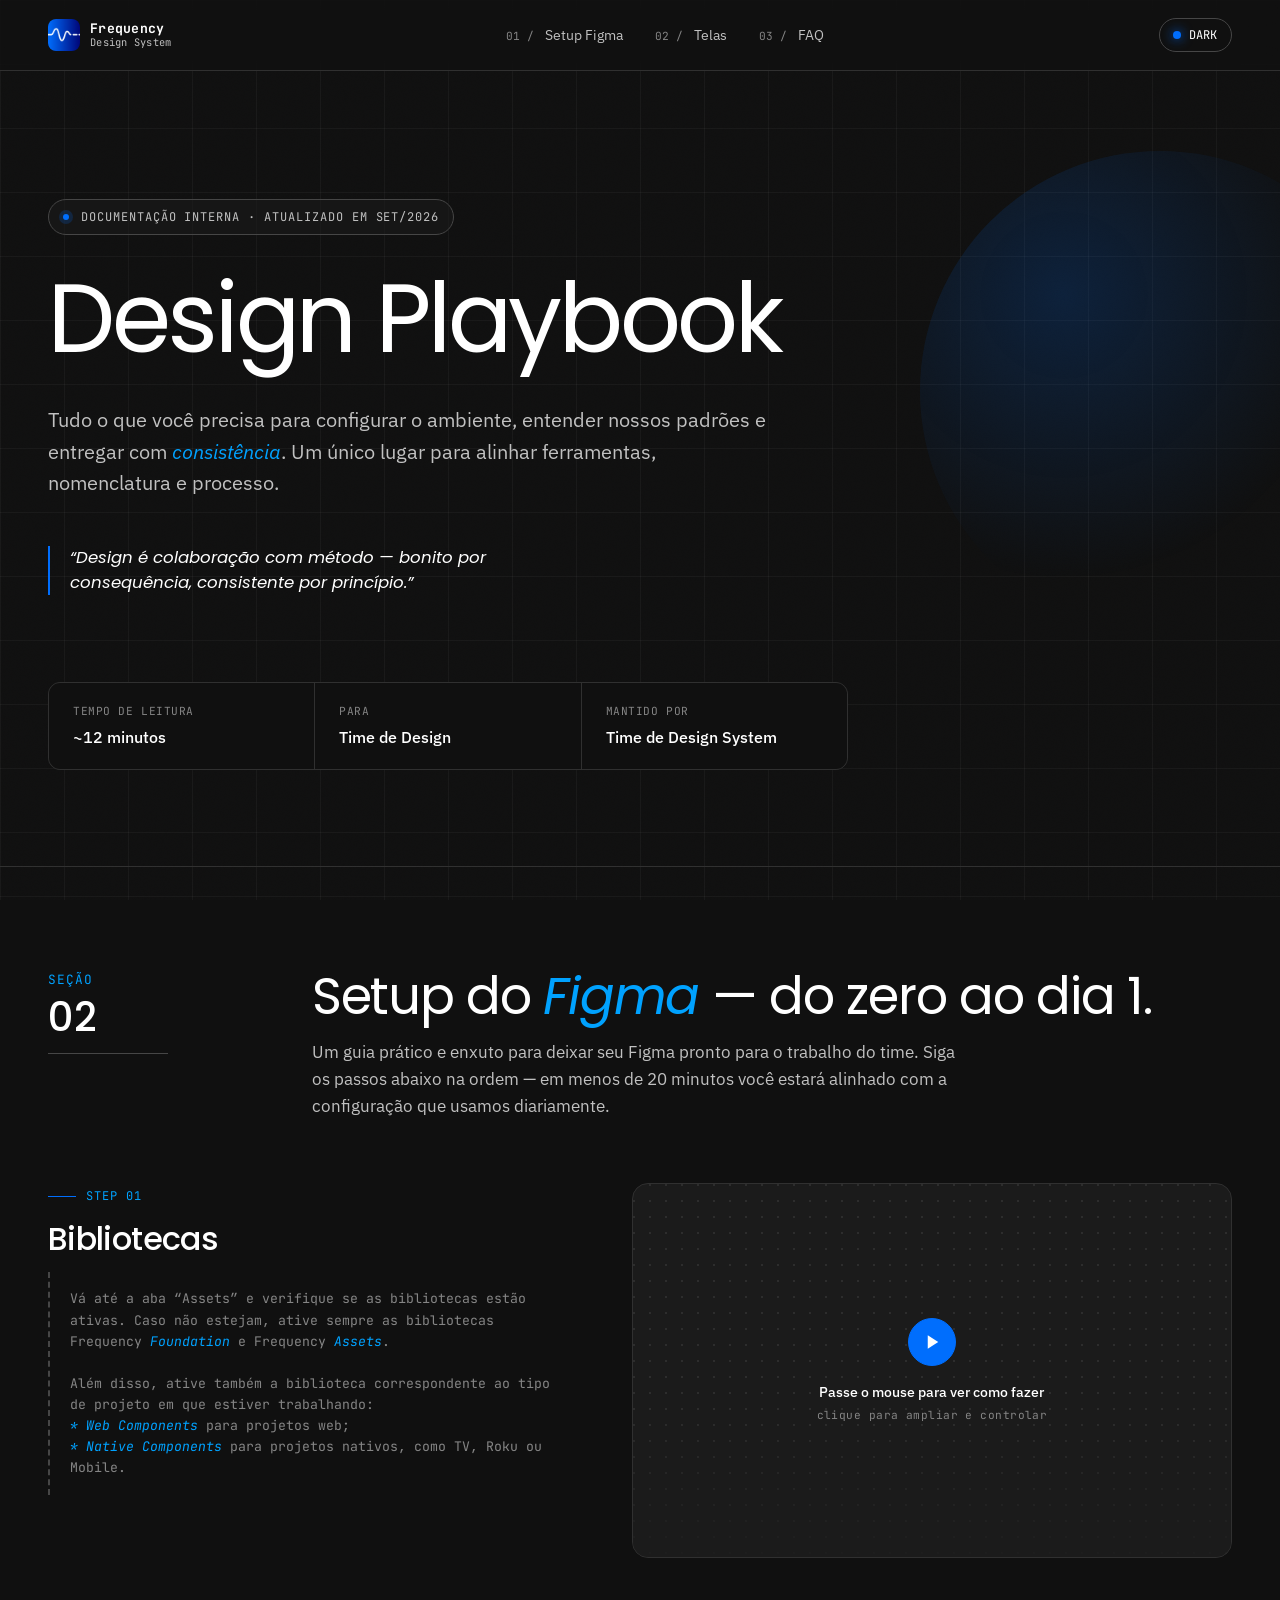
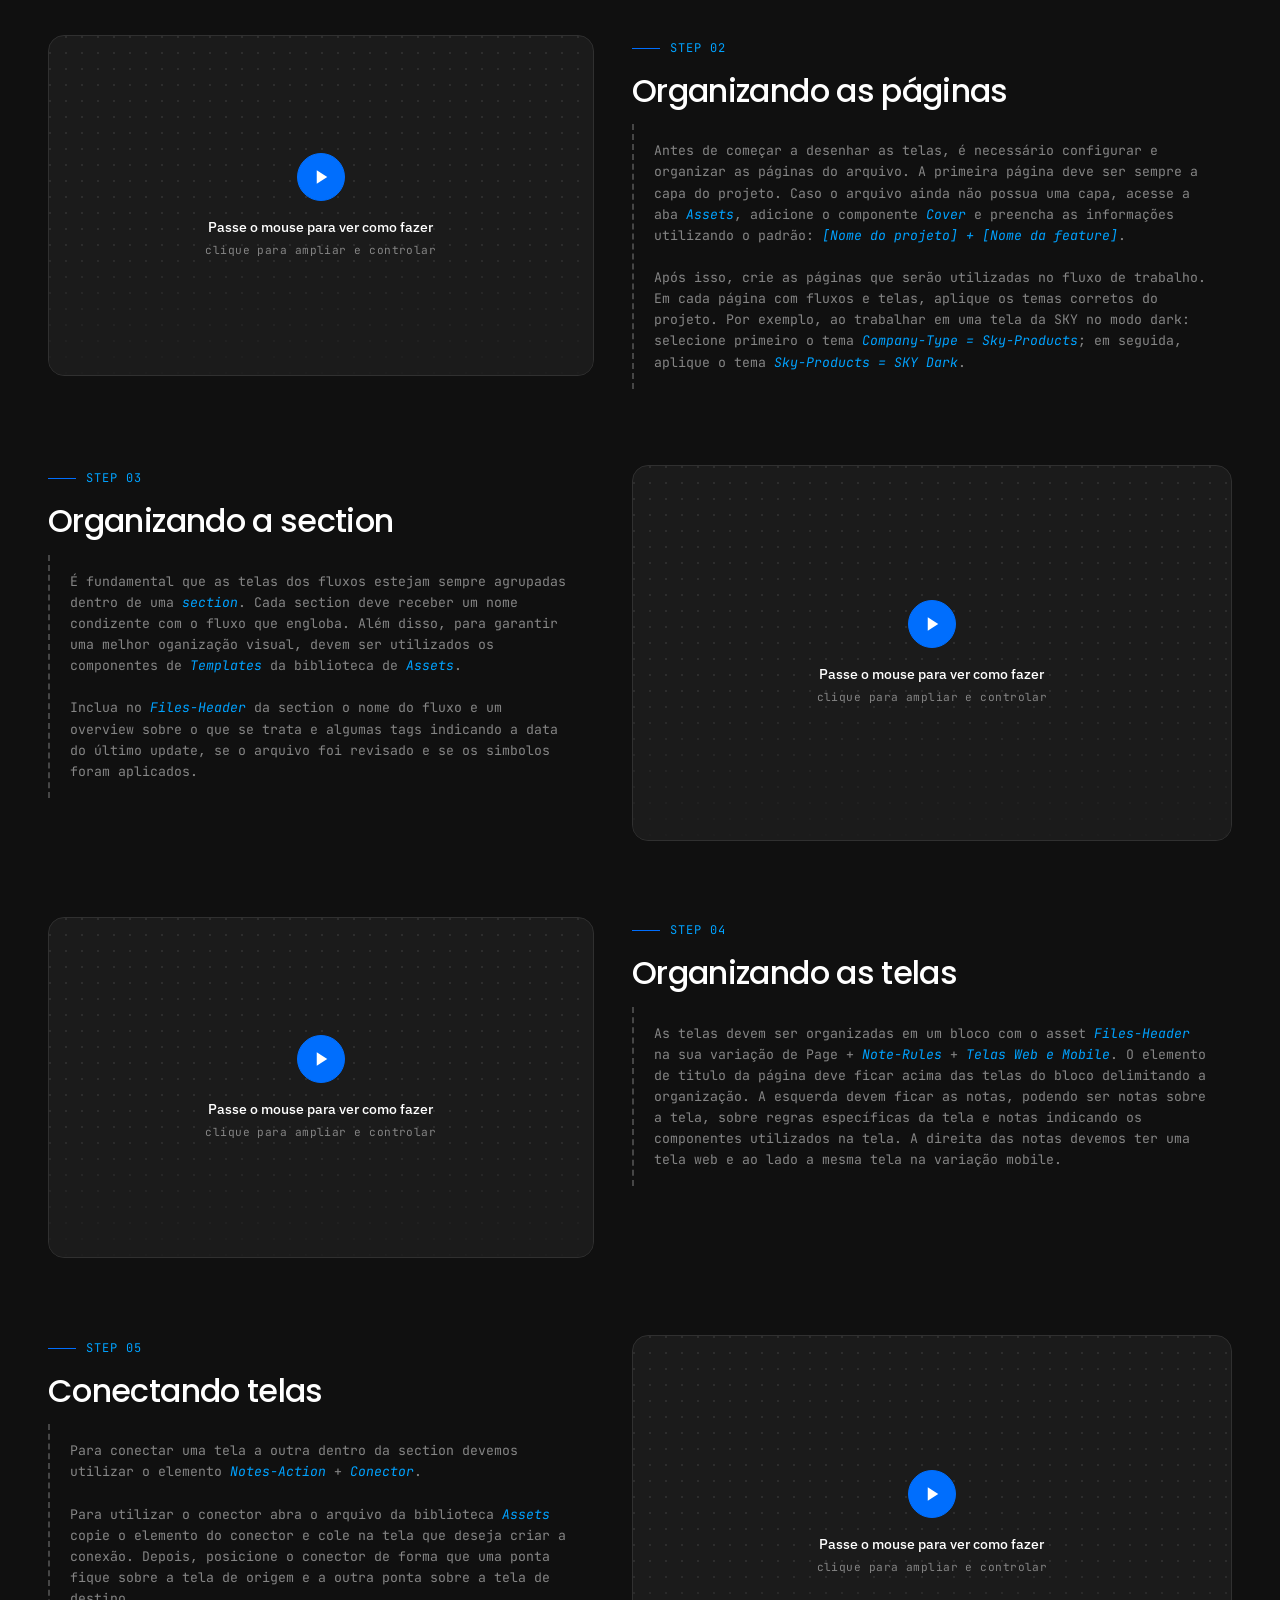
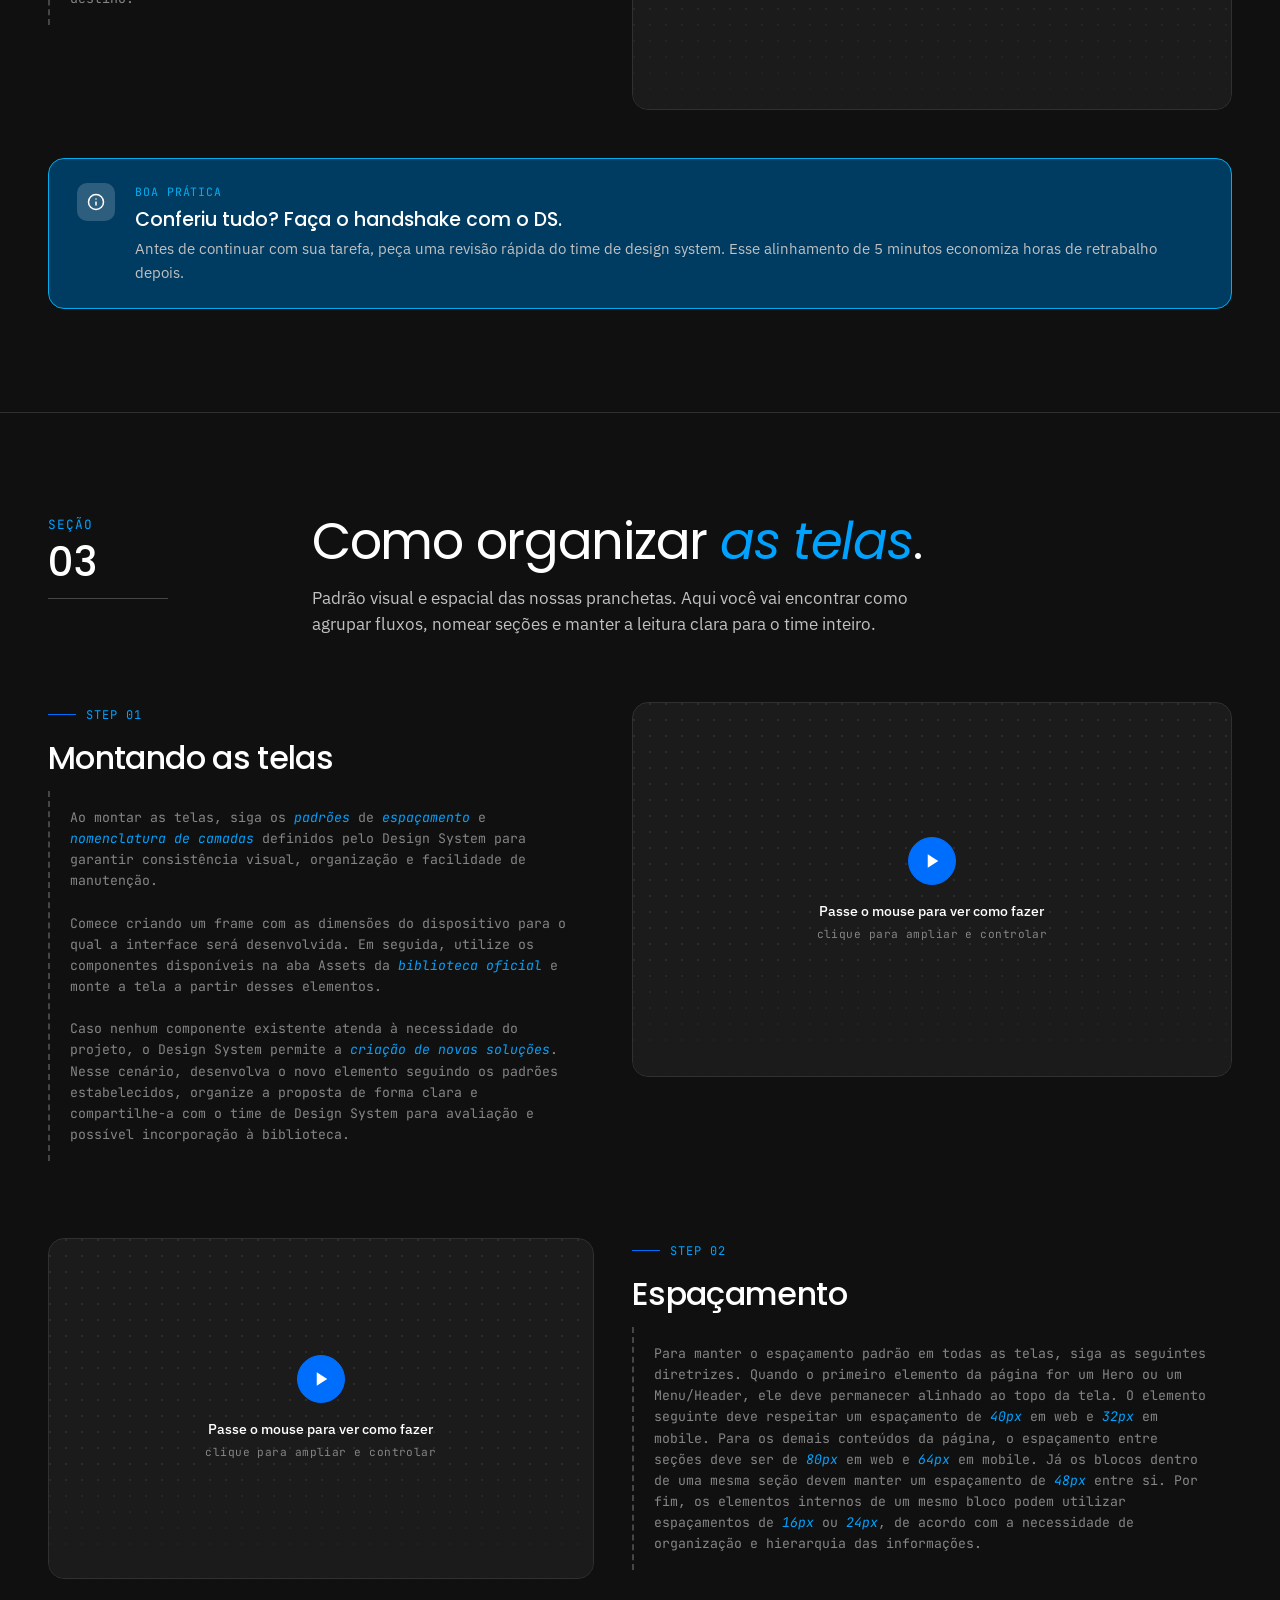
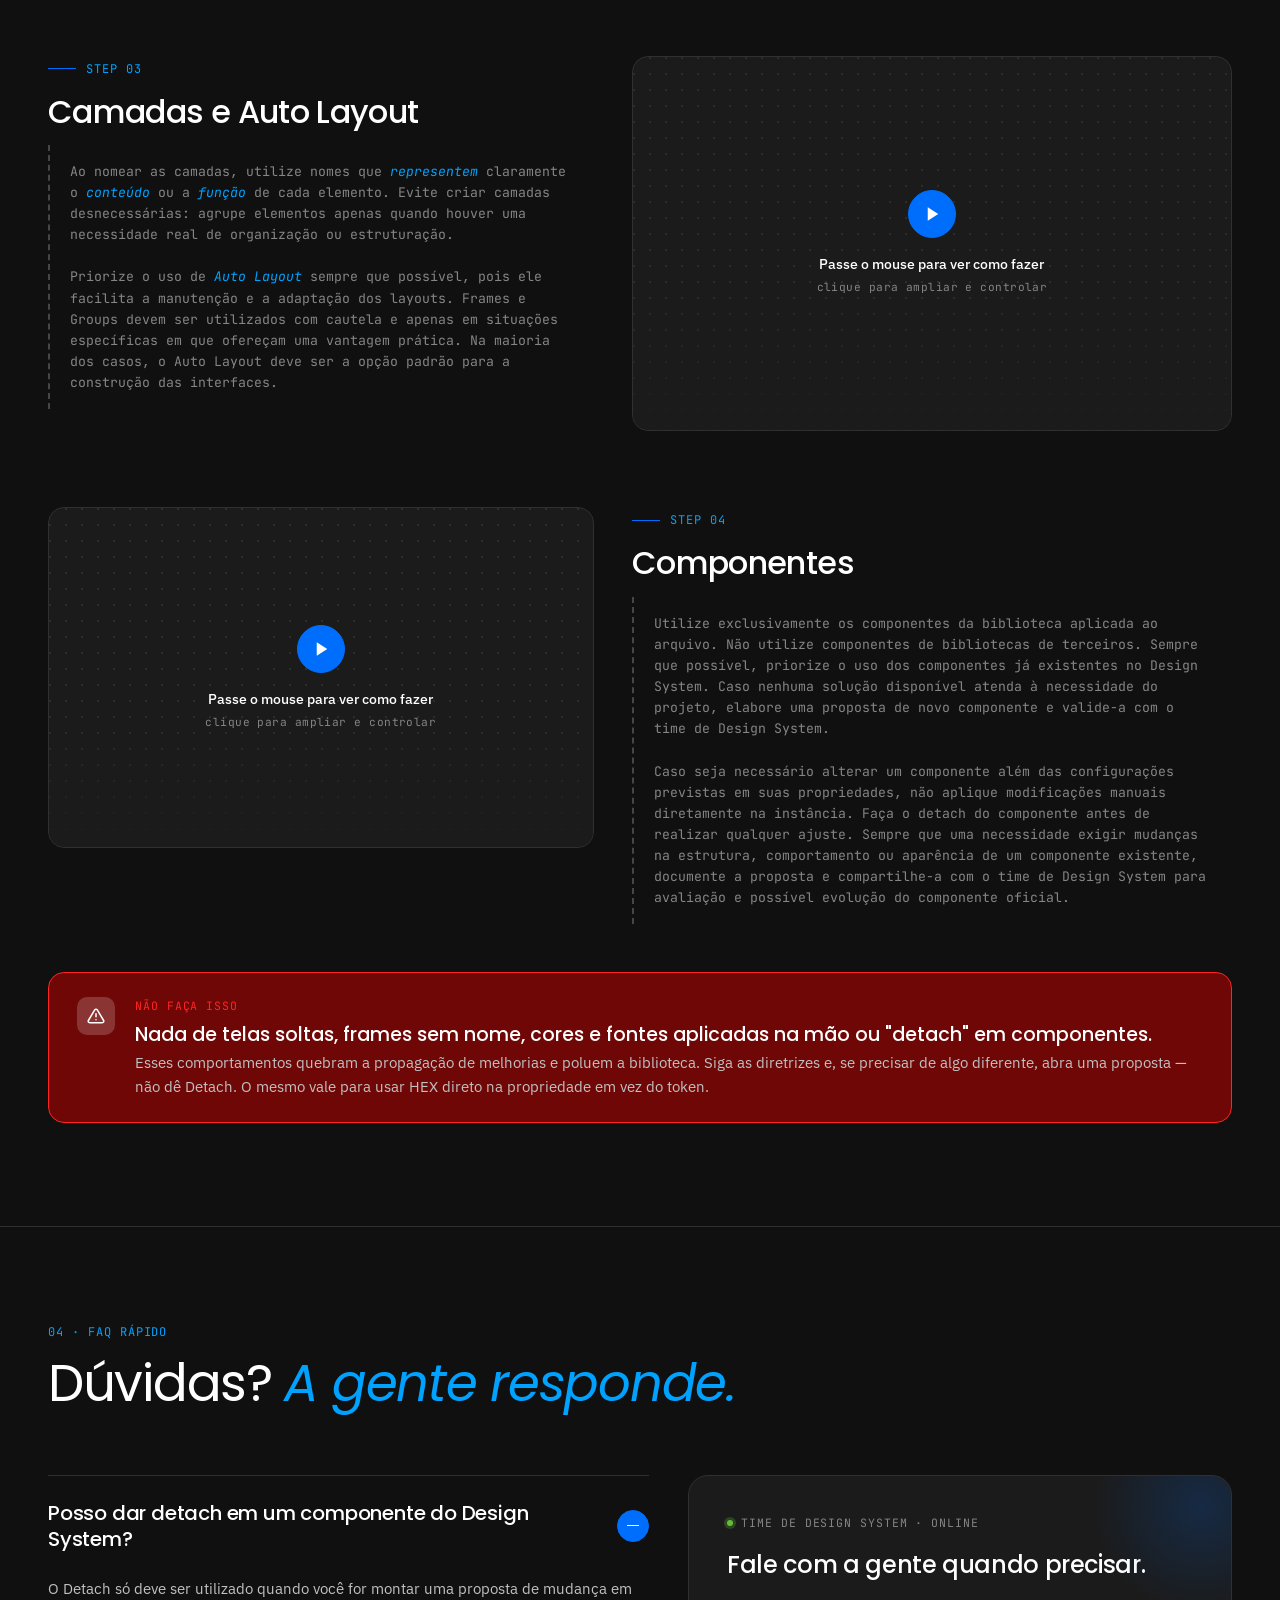
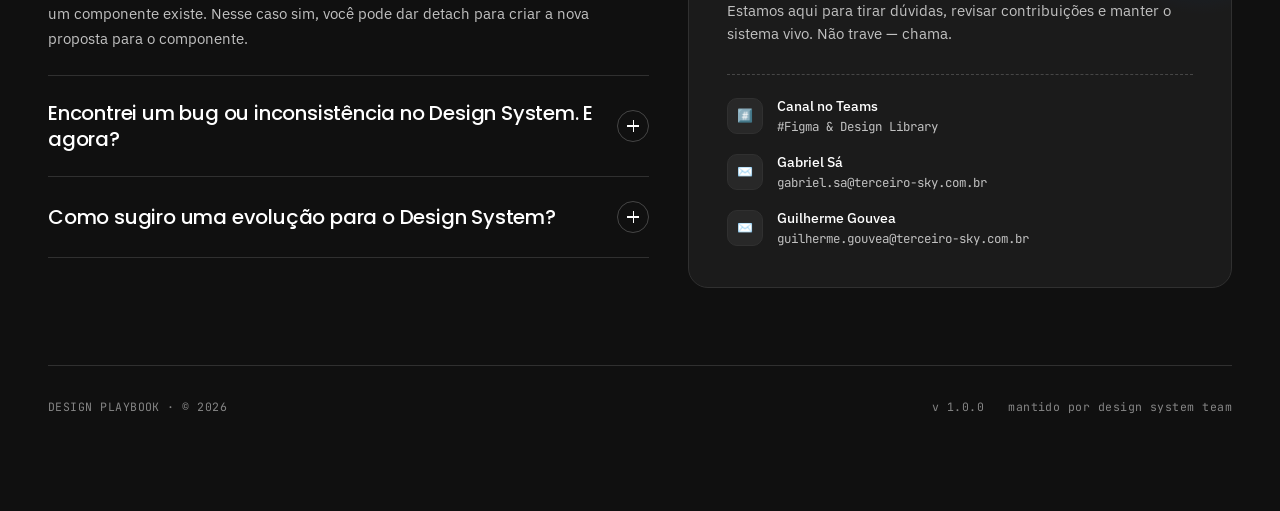
==== commit 9f37ff7c: "update data" ====
--- a/index.html
+++ b/index.html
@@ -1892,7 +1892,7 @@
     <div class="hero__deco" aria-hidden="true"></div>
     <div class="container">
       <div class="hero__inner">
-        <span class="hero__eyebrow reveal">Documentação interna · Atualizado em jun/2026</span>
+        <span class="hero__eyebrow reveal">Documentação interna · Atualizado em set/2026</span>
 
         <h1 class="hero__title reveal">
           Design Playbook
